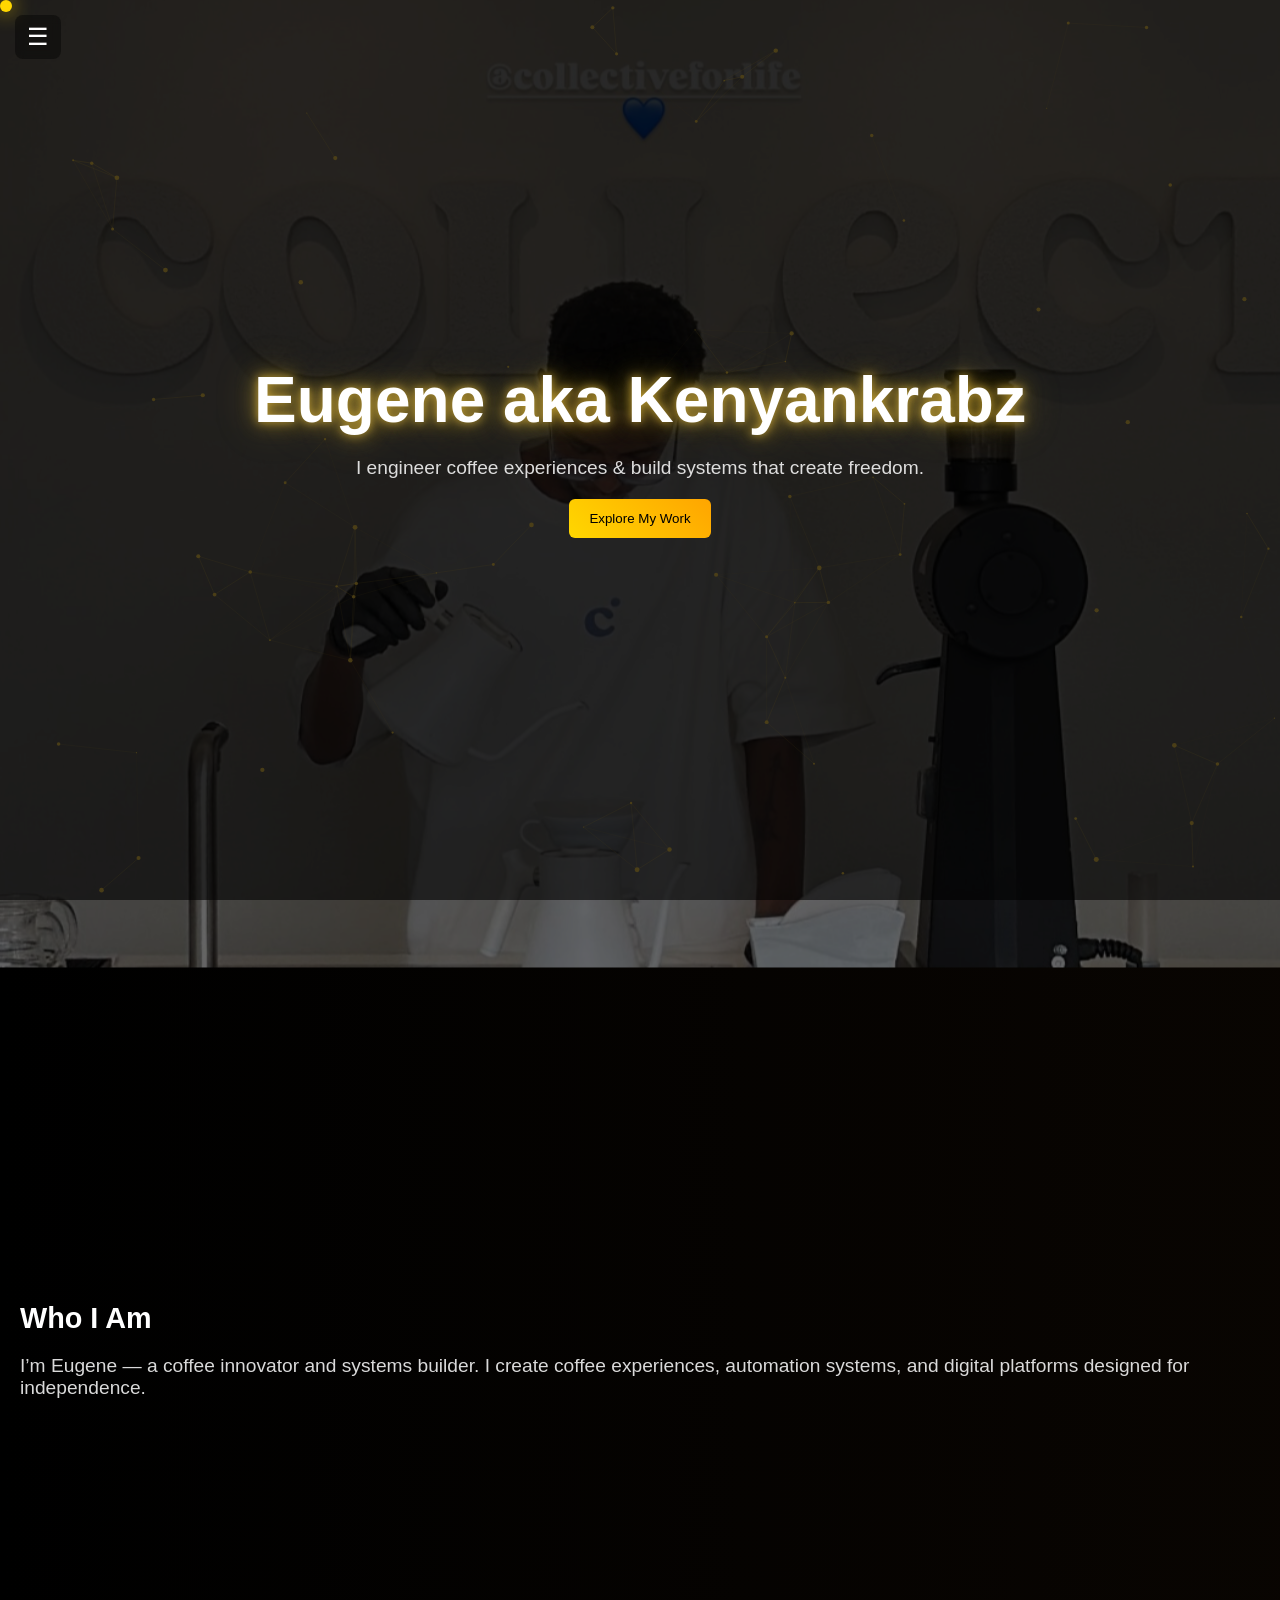
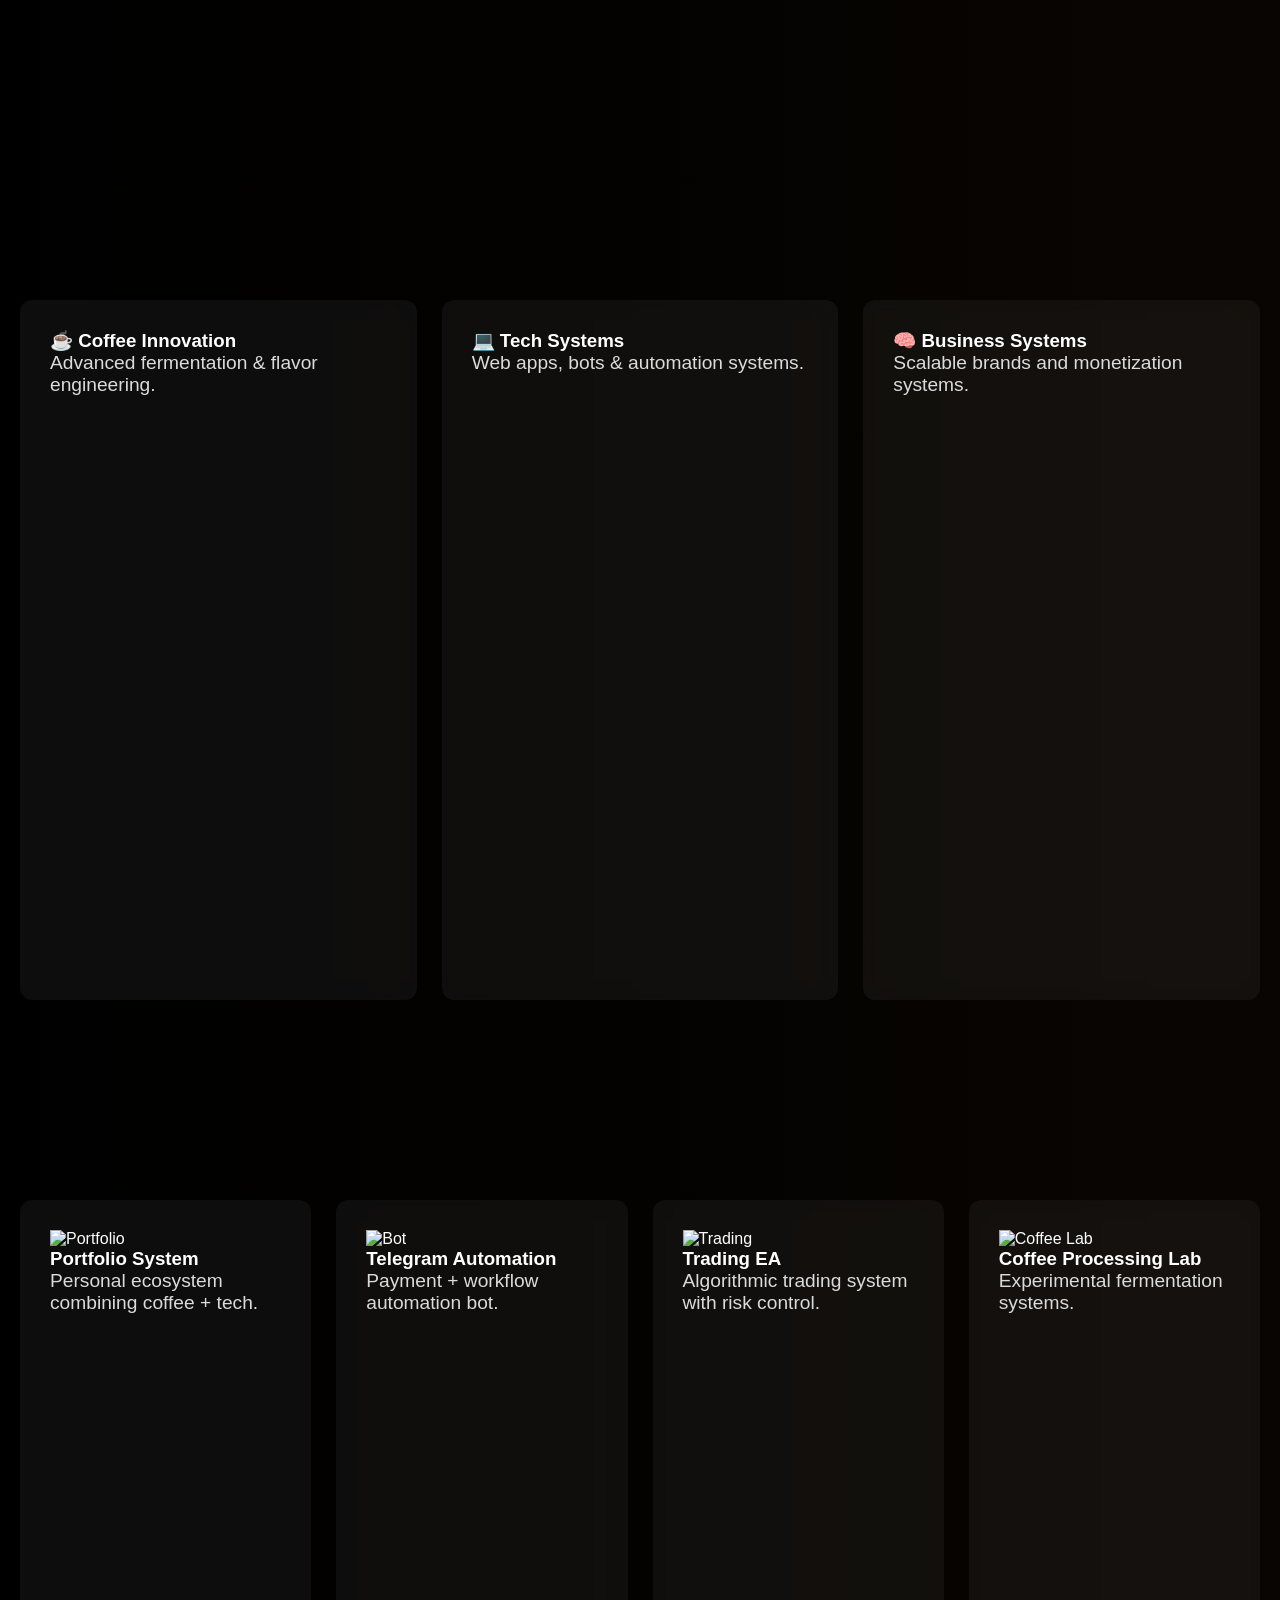
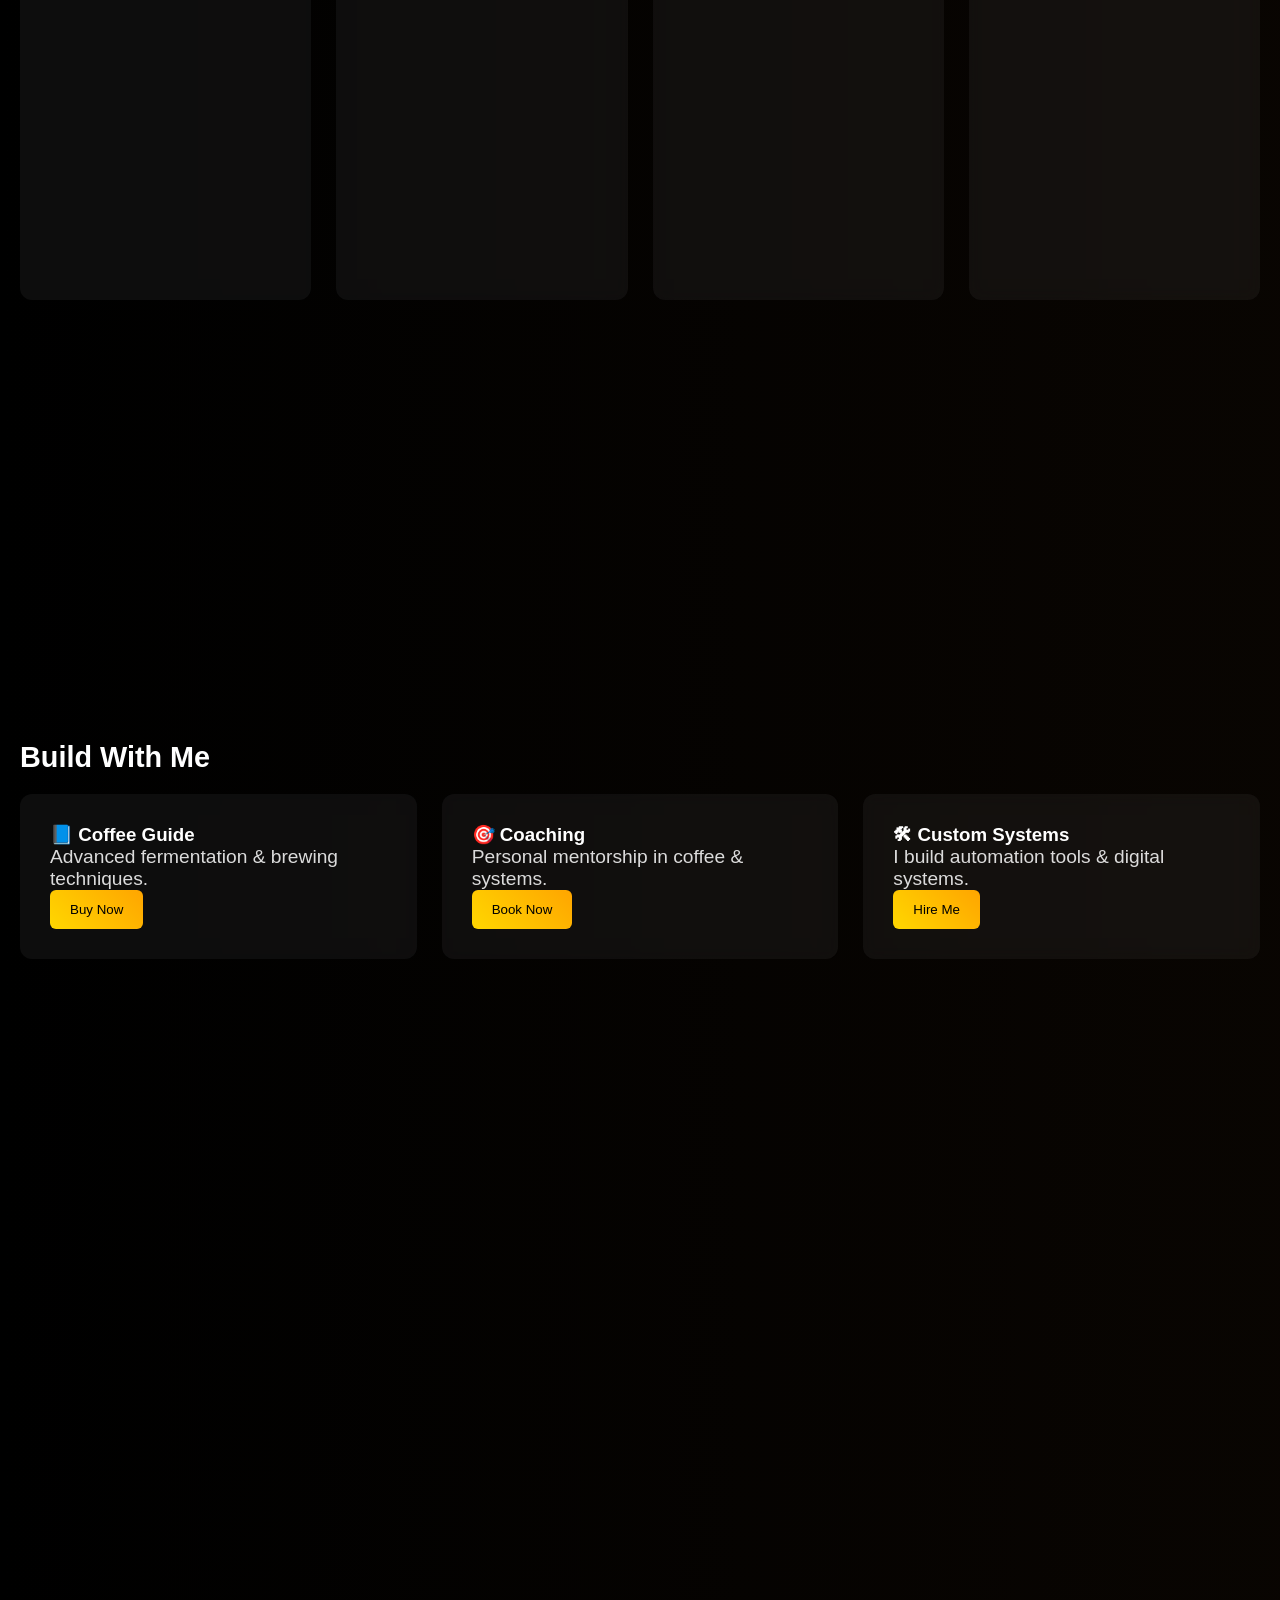
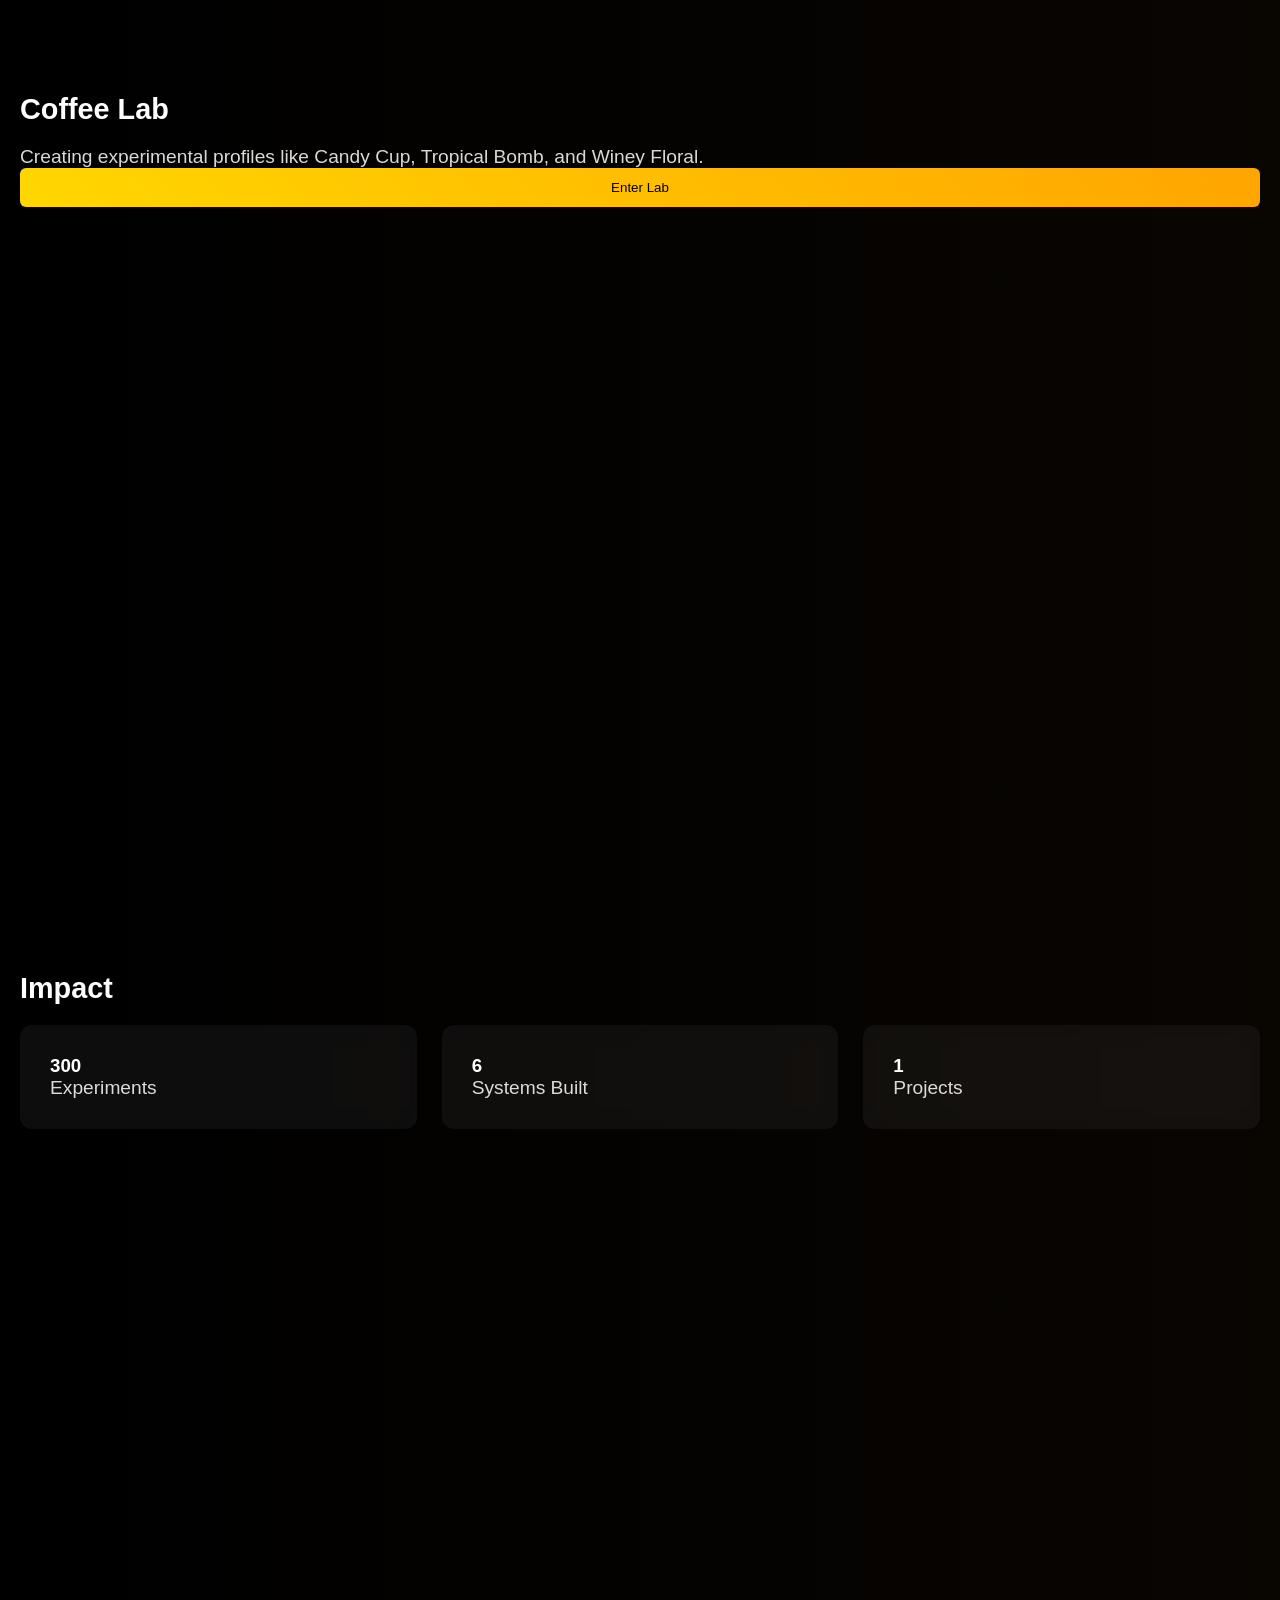
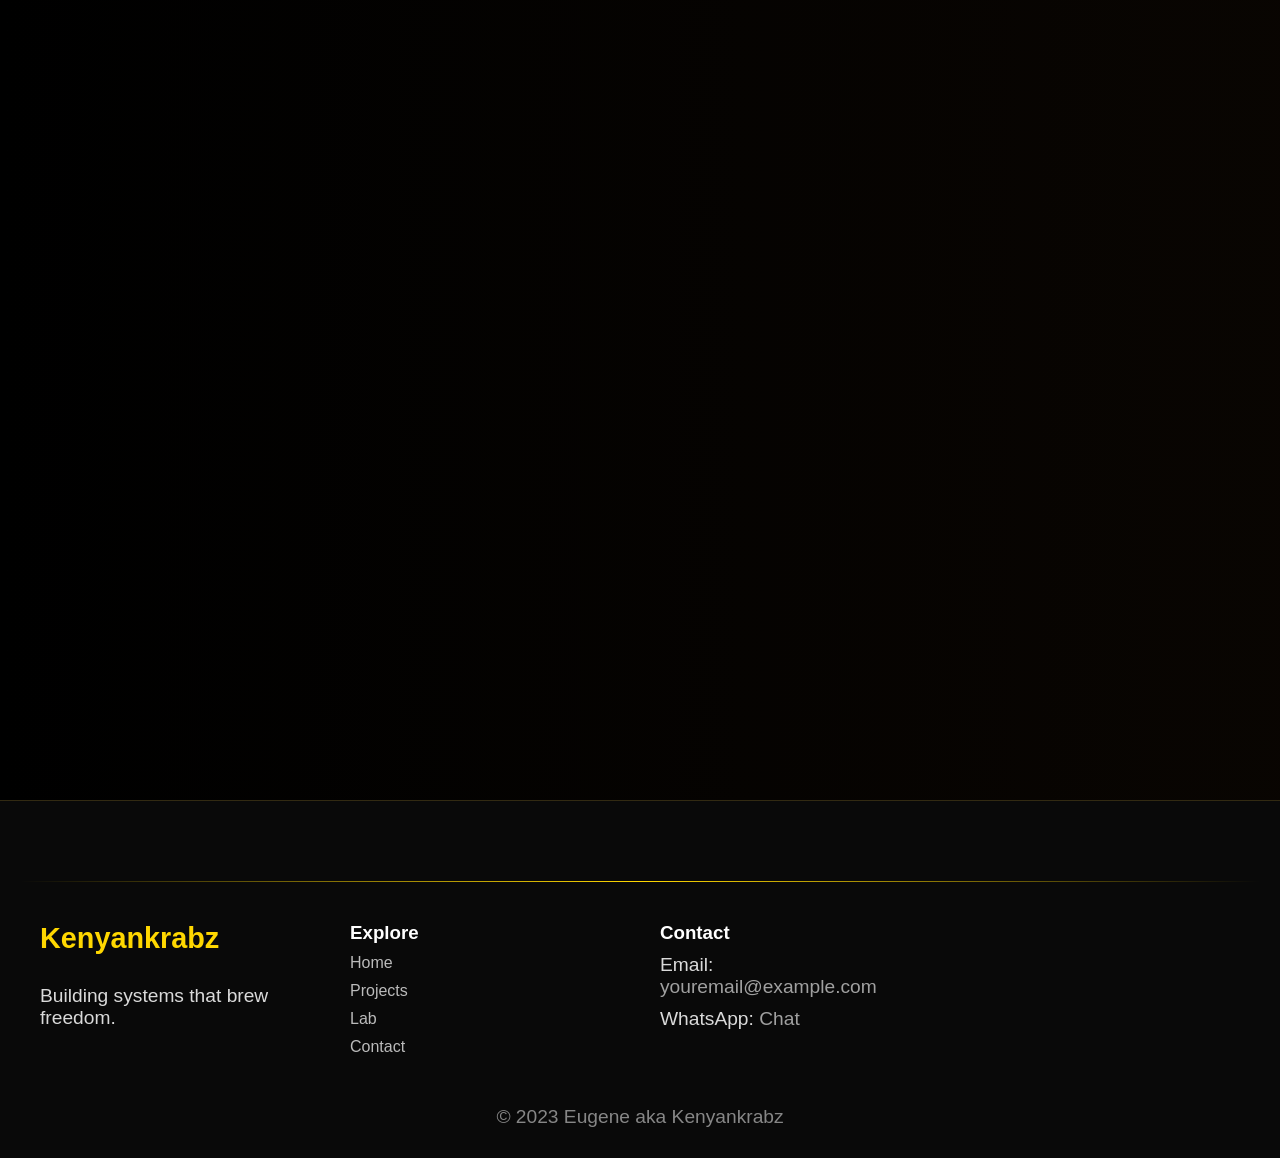
==== index.html @ 954a77cc "update" ====
<!DOCTYPE html>
<html lang="en">
<head>
<meta charset="UTF-8">
<meta name="viewport" content="width=device-width, initial-scale=1.0">


<link rel="stylesheet" href="css/style.css">
<link rel="stylesheet" href="css/responsive.css">
</head>

<body>

<!-- BACKGROUND -->
<div id="bgImage"></div>
<canvas id="bgCanvas"></canvas>

<!-- LOADER -->
<div id="loader">Brewing your experience...</div>

<!-- CURSOR -->
<div class="cursor"></div>

<!-- MENU -->
<div class="menu-toggle" id="menuToggle">☰</div>

<!-- SIDEBAR -->
<nav class="sidebar" id="sidebar">
  <ul>
    <li data-section="home">Home</li>
    <li data-section="about">About</li>
    <li data-section="work">Work</li>
    <li data-section="projects">Projects</li>
    <li data-section="lab">Lab</li>
    <li data-section="contact">Contact</li>
  </ul>
</nav>

<main>

<!-- HERO -->
<section id="home" class="section hero">
  <h1 id="typing"></h1>
  <p>I engineer coffee experiences & build systems that create freedom.</p>
  <button onclick="document.getElementById('projects').scrollIntoView()">
    Explore My Work
  </button>
</section>

<!-- ABOUT -->
<section id="about" class="section reveal">
  <h2>Who I Am</h2>
  <p>
    I’m Eugene — a coffee innovator and systems builder.  
    I create coffee experiences, automation systems, and digital platforms designed for independence.
  </p>
</section>

<!-- WORK -->
<section id="work" class="section cards reveal">

  <div class="card">
    <h3>☕ Coffee Innovation</h3>
    <p>Advanced fermentation & flavor engineering.</p>
  </div>

  <div class="card">
    <h3>💻 Tech Systems</h3>
    <p>Web apps, bots & automation systems.</p>
  </div>

  <div class="card">
    <h3>🧠 Business Systems</h3>
    <p>Scalable brands and monetization systems.</p>
  </div>

</section>

<!-- PROJECTS -->
<section id="projects" class="section cards reveal">

  <div class="card project" onclick="window.open('https://yourportfolio.com')">
    <img src="assets/images/project1.jpg" alt="Portfolio">
    <h3>Portfolio System</h3>
    <p>Personal ecosystem combining coffee + tech.</p>
  </div>

  <div class="card project" onclick="window.open('https://yourbotlink.com')">
    <img src="assets/images/project2.jpg" alt="Bot">
    <h3>Telegram Automation</h3>
    <p>Payment + workflow automation bot.</p>
  </div>

  <div class="card project" onclick="window.open('https://github.com/yourhandle')">
    <img src="assets/images/project3.jpg" alt="Trading">
    <h3>Trading EA</h3>
    <p>Algorithmic trading system with risk control.</p>
  </div>

  <div class="card project">
    <img src="assets/images/project4.jpg" alt="Coffee Lab">
    <h3>Coffee Processing Lab</h3>
    <p>Experimental fermentation systems.</p>
  </div>

</section>

<!-- 💸 MONEY SYSTEM -->
<section class="section reveal">

  <h2>Build With Me</h2>

  <div class="cards">

    <div class="card">
      <h3>📘 Coffee Guide</h3>
      <p>Advanced fermentation & brewing techniques.</p>
      <button onclick="window.open('#')">Buy Now</button>
    </div>

    <div class="card">
      <h3>🎯 Coaching</h3>
      <p>Personal mentorship in coffee & systems.</p>
      <button onclick="window.open('https://wa.me/254706445569')">Book Now</button>
    </div>

    <div class="card">
      <h3>🛠 Custom Systems</h3>
      <p>I build automation tools & digital systems.</p>
      <button onclick="window.open('mailto:youremail@example.com')">Hire Me</button>
    </div>

  </div>

</section>

<!-- LAB -->
<section id="lab" class="section reveal">
  <h2>Coffee Lab</h2>
  <p>
    Creating experimental profiles like Candy Cup, Tropical Bomb, and Winey Floral.
  </p>
  <button id="labMode">Enter Lab</button>
</section>

<!-- STATS -->
<section class="section">

  <h2>Impact</h2>

  <div class="cards">
    <div class="card">
      <h3 class="stat" data-target="1000">0</h3>
      <p>Experiments</p>
    </div>

    <div class="card">
      <h3 class="stat" data-target="20">0</h3>
      <p>Systems Built</p>
    </div>

    <div class="card">
      <h3 class="stat" data-target="5">0</h3>
      <p>Projects</p>
    </div>
  </div>

</section>

<!-- CONTACT -->
<section id="contact" class="section reveal">

  <h2>Let’s Build</h2>
  <p>If you're serious about building something real — reach out.</p>

  <div class="contact-actions">

    <button onclick="window.location.href='mailto:youremail@example.com'">
      Email Me
    </button>

    <button onclick="window.open('https://wa.me/254706445569')">
      WhatsApp
    </button>

  </div>

  <!-- SOCIAL ICONS -->
  <div class="social-icons">

  <!-- INSTAGRAM -->
  <a href="https://instagram.com/yourhandle" target="_blank" class="icon">
    <svg viewBox="0 0 24 24">
      <path d="M7 2C4.2 2 2 4.2 2 7v10c0 2.8 2.2 5 5 5h10c2.8 0 5-2.2 5-5V7c0-2.8-2.2-5-5-5H7zm5 4a5 5 0 110 10 5 5 0 010-10zm6.5-.8a1.3 1.3 0 110 2.6 1.3 1.3 0 010-2.6z"/>
    </svg>
  </a>

  <!-- TIKTOK -->
  <a href="https://tiktok.com/@yourhandle" target="_blank" class="icon">
    <svg viewBox="0 0 24 24">
      <path d="M12 2v12a4 4 0 11-4-4h1v2H8a2 2 0 102 2V2h2zm4 0c.3 1.7 1.7 3 3.5 3.2v2A6 6 0 0116 6.5V2h2z"/>
    </svg>
  </a>

  <!-- GITHUB -->
  <a href="https://github.com/yourhandle" target="_blank" class="icon">
    <svg viewBox="0 0 24 24">
      <path d="M12 .5A12 12 0 000 12.7c0 5.4 3.4 10 8.2 11.6.6.1.8-.3.8-.6v-2.2c-3.3.7-4-1.6-4-1.6-.6-1.5-1.4-2-1.4-2-1.1-.7.1-.7.1-.7 1.2.1 1.9 1.3 1.9 1.3 1.1 1.9 2.8 1.3 3.5 1 .1-.8.4-1.3.7-1.6-2.7-.3-5.5-1.4-5.5-6.2 0-1.4.5-2.6 1.3-3.6-.1-.3-.6-1.6.1-3.3 0 0 1.1-.4 3.6 1.3a12.3 12.3 0 016.6 0c2.5-1.7 3.6-1.3 3.6-1.3.7 1.7.2 3 .1 3.3.8 1 1.3 2.2 1.3 3.6 0 4.8-2.8 5.9-5.5 6.2.4.4.8 1 .8 2v3c0 .3.2.7.8.6A12.1 12.1 0 0024 12.7 12 12 0 0012 .5z"/>
    </svg>
  </a>

</div>
</section>

</main>

<!-- MODAL -->
<div id="projectModal" class="modal">
  <div class="modal-content">
    <span id="closeModal">&times;</span>
    <h2 id="modalTitle"></h2>
    <img id="modalImage">
    <p id="modalDesc"></p>
    <a id="modalLink" target="_blank">View Project</a>
  </div>
</div>

<!-- FOOTER -->
<footer class="footer">

  <div class="footer-glow-line"></div>

  <div class="footer-container">

    <div class="footer-section">
      <h2>Kenyankrabz</h2>
      <p>Building systems that brew freedom.</p>
    </div>

    <div class="footer-section">
      <h3>Explore</h3>
      <a href="#home">Home</a>
      <a href="#projects">Projects</a>
      <a href="#lab">Lab</a>
      <a href="#contact">Contact</a>
    </div>

    <div class="footer-section">
      <h3>Contact</h3>
      <p>Email: <a href="mailto:kirubieugene@gmail.com">youremail@example.com</a></p>
      <p>WhatsApp: <a href="https://wa.me/254706445569">Chat</a></p>
    </div>

  </div>

  <div class="footer-bottom">
    <p>© 2023 Eugene aka Kenyankrabz</p>
  </div>

</footer>

<!-- JS -->
<script src="js/background.js"></script>
<script src="js/main.js"></script>
<script src="js/cursor.js"></script>
<script src="js/scroll.js"></script>
<script src="js/animations.js"></script>
<script src="js/projects.js"></script>
<script src="js/tilt.js"></script>
<script src="js/stats.js"></script>

</body>
</html>
---- css/style.css ----
/* ================= RESET ================= */
* {
  margin: 0;
  padding: 0;
  box-sizing: border-box;
}

/* ================= BODY ================= */
body {
  font-family: sans-serif;
  color: #fff;
  overflow-x: hidden;

  background: linear-gradient(270deg, #0b0b0b, #1a0f05, #000);
  background-size: 600% 600%;
  animation: bgFlow 15s ease infinite;
}

@keyframes bgFlow {
  0% {background-position:0% 50%;}
  50% {background-position:100% 50%;}
  100% {background-position:0% 50%;}
}

/* ================= CANVAS ================= */
#bgCanvas {
  position: fixed;
  top: 0;
  left: 0;
  width: 100%;
  height: 100%;
  z-index: -1;
}

/* ================= TYPOGRAPHY ================= */
h1 {
  font-size: clamp(2rem, 6vw, 4rem);
  text-align: center;
  text-shadow:
    0 0 10px rgba(212,175,55,0.8),
    0 0 20px rgba(212,175,55,0.6),
    0 0 40px rgba(212,175,55,0.4);
}

h2 {
  font-size: 1.8rem;
  margin-bottom: 20px;
}

p {
  font-size: clamp(0.9rem, 2vw, 1.2rem);
  opacity: 0.85;
}

/* ================= SECTIONS ================= */
.section {
  min-height: 100vh;
  padding: clamp(60px, 8vw, 100px) 20px;
  display: flex;
  flex-direction: column;
  justify-content: center;

  /* 🔥 FIX: ensure content sits above overlays */
  position: relative;
  z-index: 2;
}

/* ================= HERO ================= */
.hero {
  align-items: center;
  text-align: center;
  gap: 20px;

  opacity: 0;
  transform: translateY(50px);
  transition: 1s ease;
}

/* ================= SIDEBAR ================= */
.sidebar {
  position: fixed;
  top: 0;
  left: 0;
  width: 220px;
  height: 100%;
  background: rgba(15,15,15,0.95);
  backdrop-filter: blur(10px);
  transform: translateX(-100%);
  transition: 0.3s;
  z-index: 100;
}

.sidebar.active {
  transform: translateX(0);
}

.sidebar li {
  padding: 20px;
  cursor: pointer;
  transition: 0.3s;
}

.sidebar li:hover {
  background: rgba(212,175,55,0.15);
}

/* ================= MENU ================= */
.menu-toggle {
  position: fixed;
  top: 15px;
  left: 15px;
  font-size: 24px;
  z-index: 200;
  cursor: pointer;
}

/* ================= CARDS ================= */
.cards {
  display: grid;
  grid-template-columns: repeat(auto-fit, minmax(220px, 1fr));
  gap: 25px;
}

.card {
  padding: 30px;
  background: rgba(255,255,255,0.05);
  backdrop-filter: blur(8px);
  border-radius: 12px;

  transition: 0.4s;
  animation: float 6s ease-in-out infinite;
}

.card:hover {
  transform: translateY(-8px) scale(1.05);
  box-shadow: 0 0 25px rgba(212,175,55,0.6);
}

/* FLOAT */
@keyframes float {
  0% {transform: translateY(0);}
  50% {transform: translateY(-10px);}
  100% {transform: translateY(0);}
}

/* ================= BUTTON ================= */
button {
  background: linear-gradient(45deg, gold, orange);
  border: none;
  padding: 12px 20px;
  border-radius: 6px;
  cursor: pointer;
  transition: 0.3s;
}

button:hover {
  transform: scale(1.1);
  box-shadow: 0 0 20px gold;
}

/* ================= MODAL ================= */
.modal {
  display: none;
  position: fixed;
  inset: 0;
  background: rgba(0,0,0,0.9);
  justify-content: center;
  align-items: center;
  z-index: 999;
}

.modal-content {
  background: rgba(20,20,20,0.95);
  padding: 25px;
  width: 90%;
  max-width: 500px;
  border-radius: 12px;
}

/* ================= CURSOR ================= */
.cursor {
  width: 12px;
  height: 12px;
  background: gold;
  border-radius: 50%;
  position: fixed;
  pointer-events: none;
  box-shadow: 0 0 20px gold;
}

/* ================= FOOTER ================= */
.footer {
  background: rgba(10,10,10,0.95);
  backdrop-filter: blur(10px);
  padding: 80px 20px 30px;
  border-top: 1px solid rgba(212,175,55,0.2);
}

/* GLOW LINE */
.footer-glow-line {
  height: 1px;
  background: linear-gradient(90deg, transparent, gold, transparent);
  margin-bottom: 40px;
}

/* GRID */
.footer-container {
  max-width: 1200px;
  margin: auto;

  display: grid;
  grid-template-columns: repeat(4, 1fr);
  gap: 40px;
}

.footer-section {
  display: flex;
  flex-direction: column;
  gap: 10px;
}

.footer-section h2 {
  color: gold;
}

.footer-section h3 {
  color: #fff;
}

.footer-section a {
  color: #bbb;
  text-decoration: none;
  transition: 0.3s;
}

.footer-section a:hover {
  color: gold;
  transform: translateX(5px);
}

/* ================= SOCIAL ================= */
.social-icons {
  display: flex;
  gap: 15px;

  /* 🔥 FIX: ensure icons are above overlays */
  position: relative;
  z-index: 5;
}

.icon {
  width: 48px;
  height: 48px;
  border-radius: 50%;

  display: flex;
  justify-content: center;
  align-items: center;

  background: rgba(255,255,255,0.05);
  backdrop-filter: blur(5px);

  transition: 0.4s;

  /* 🔥 FIX */
  position: relative;
  z-index: 5;
}

.icon svg {
  width: 22px;
  height: 22px;

  /* 🔥 FIX: force visibility */
  fill: #ffffff !important;
  display: block;
}

.icon:hover {
  transform: translateY(-6px) scale(1.1);
}

.icon:hover svg {
  fill: #000 !important;
}

/* ================= FOOTER BOTTOM ================= */
.footer-bottom {
  text-align: center;
  margin-top: 50px;
  font-size: 0.85rem;
  opacity: 0.6;
}

/* ================= RESPONSIVE ================= */
@media (max-width: 1024px) {
  .footer-container {
    grid-template-columns: repeat(2, 1fr);
  }
}

@media (max-width: 768px) {

  .section {
    padding: 60px 15px;
  }

  button {
    width: 100%;
  }

}

@media (max-width: 600px) {

  .footer-container {
    grid-template-columns: 1fr;
    text-align: center;
  }

  .social-icons {
    justify-content: center;
  }

}

/* ================= BACKGROUND IMAGE LAYER (FIXED MERGE) ================= */
body::before {
  content: "";
  position: fixed;
  inset: 0;

  background: url("../assets/images/bg.jpg") center/cover no-repeat;

  opacity: 0.25;
  z-index: -2;

  filter: contrast(1.1) brightness(0.8) saturate(1.2);
}

body::after {
  content: "";
  position: fixed;
  inset: 0;

  background: rgba(0,0,0,0.6);
  z-index: -1;
}

/* ================= BACKGROUND SYSTEM ================= */
#bgImage {
  position: fixed;
  inset: 0;

  background-size: cover;
  background-position: center;

  z-index: -2;

  transition: 
    background-image 1s ease,
    transform 8s ease,
    filter 0.6s ease;

  will-change: transform, filter;
}

#bgImage::after {
  content: "";
  position: absolute;
  inset: 0;
  background: rgba(0,0,0,0.6);
}

.blur-bg {
  filter: blur(6px) brightness(0.7);
}

.zoom-bg {
  transform: scale(1.15);
}
/* ================= NAV UX FIX ================= */

/* prevent background scroll */
body.nav-open {
  overflow: hidden;
}

/* smooth sidebar */
.sidebar {
  transition: transform 0.35s ease;
}

/* hamburger animation */
.menu-toggle {
  transition: transform 0.3s ease;
}

.menu-toggle.active {
  transform: rotate(90deg);
}

/* mobile swipe friendliness */
.sidebar {
  touch-action: pan-y;
}
/* ================= SIDEBAR SHAPE UPGRADE ================= */

/* DESKTOP BASE */
.sidebar {
  width: 240px;
  padding-top: 80px;
}

/* MENU ITEMS */
.sidebar ul {
  display: flex;
  flex-direction: column;
  gap: 10px;
  padding: 20px;
}

.sidebar li {
  padding: 14px 18px;
  border-radius: 10px;
  font-size: 1rem;

  background: rgba(255,255,255,0.03);

  transition: all 0.3s ease;
}

/* HOVER EFFECT */
.sidebar li:hover {
  background: rgba(212,175,55,0.15);
  transform: translateX(6px);
}

/* ACTIVE FEEL (tap feedback) */
.sidebar li:active {
  transform: scale(0.97);
}

/* ================= MOBILE UPGRADE ================= */
@media (max-width: 768px) {

  .sidebar {
    width: 80%;
    max-width: 300px;

    border-top-right-radius: 20px;
    border-bottom-right-radius: 20px;

    box-shadow: 10px 0 40px rgba(0,0,0,0.6);
  }

  .sidebar ul {
    padding: 30px 20px;
    gap: 14px;
  }

  .sidebar li {
    font-size: 1.1rem;
    padding: 16px 20px;

    border-radius: 12px;
  }

}

/* ================= EXTRA SMALL DEVICES ================= */
@media (max-width: 480px) {

  .sidebar {
    width: 85%;
  }

  .sidebar li {
    font-size: 1.15rem;
  }

}

/* ================= SMOOTH ENTRY ================= */
.sidebar.active {
  transform: translateX(0);
}

/* ================= OVERLAY FEEL ================= */
body.nav-open::after {
  content: "";
  position: fixed;
  inset: 0;

  background: rgba(0,0,0,0.5);
  backdrop-filter: blur(3px);

  z-index: 50;
}

/* ================= MENU ICON POLISH ================= */
.menu-toggle {
  padding: 8px 12px;
  border-radius: 8px;

  background: rgba(0,0,0,0.4);
  backdrop-filter: blur(5px);
}

.menu-toggle:hover {
  background: rgba(212,175,55,0.2);
}
/* ================= ICON ALIGNMENT FIX ================= */

/* container alignment */
.social-icons {
  display: flex;
  justify-content: center;
  align-items: center;   /* 🔥 vertical alignment */
  gap: 16px;
}

/* icon circle */
.icon {
  width: 50px;
  height: 50px;

  display: flex;
  align-items: center;   /* 🔥 center vertically */
  justify-content: center; /* 🔥 center horizontally */

  border-radius: 50%;
  position: relative;

  line-height: 0; /* 🔥 removes extra inline spacing */
}

/* svg alignment fix */
.icon svg {
  width: 22px;
  height: 22px;

  display: block; /* 🔥 removes baseline shift */
  margin: auto;   /* 🔥 perfect center */

  transform: translateY(0.5px); 
  /* 🔥 micro-adjust: fixes visual imbalance */
}

/* hover stays centered */
.icon:hover svg {
  transform: translateY(0.5px) scale(1.05);
}
---- css/responsive.css ----
/* ================= TABLET (≤1024px) ================= */
@media (max-width: 1024px){

  .cards {
    gap: 18px;
  }

  .footer-container {
    grid-template-columns: repeat(2, 1fr);
  }

}

/* ================= MOBILE (≤768px) ================= */
@media (max-width: 768px){

  /* SIDEBAR */
  .sidebar {
    transform: translateX(-100%);
    transition: transform 0.35s ease;
    width: 80%;
    max-width: 300px;
  }

  .sidebar.active {
    transform: translateX(0);
  }

  /* MENU BUTTON */
  .menu-toggle {
    position: fixed;
    top: 12px;
    left: 12px;
    font-size: 24px;
    z-index: 200;
  }

  /* SECTIONS */
  .section {
    padding: 60px 20px;
  }

  .hero {
    text-align: center;
  }

  /* CARDS (FIXED: KEEP GRID, NOT FLEX) */
  .cards {
    grid-template-columns: 1fr;
    gap: 20px;
  }

  .card {
    width: 100%;
  }

  /* BUTTONS */
  button {
    width: 100%;
  }

  /* SOCIAL ICONS */
  .social-icons {
    justify-content: center;
    flex-wrap: wrap;
  }

}

/* ================= SMALL MOBILE (≤480px) ================= */
@media (max-width: 480px){

  h1 {
    font-size: 1.6rem;
  }

  h2 {
    font-size: 1.4rem;
  }

  p {
    font-size: 0.9rem;
  }

  .card {
    padding: 20px;
  }

  .sidebar {
    width: 85%;
  }

}

/* ================= ULTRA SMALL (≤360px) ================= */
@media (max-width: 360px){

  h1 {
    font-size: 1.4rem;
  }

  .menu-toggle {
    font-size: 20px;
  }

  .card {
    padding: 16px;
  }

}
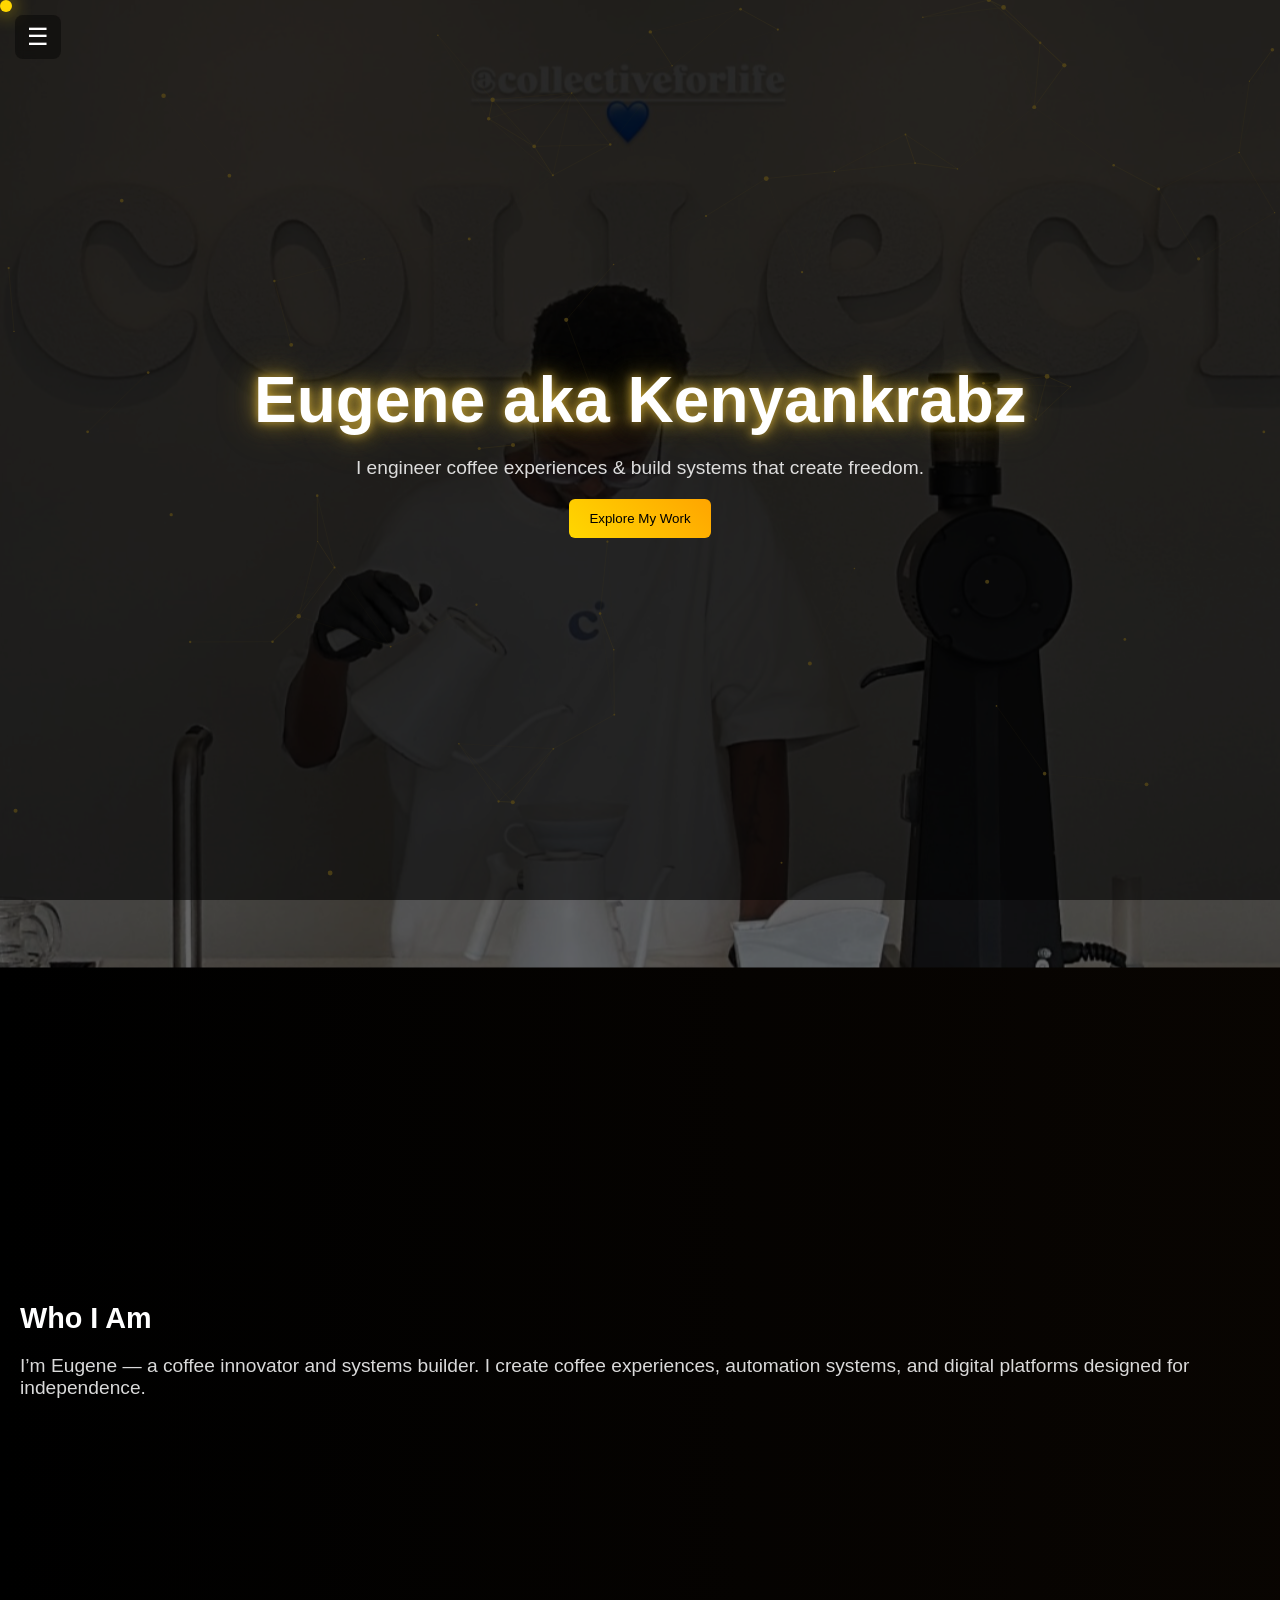
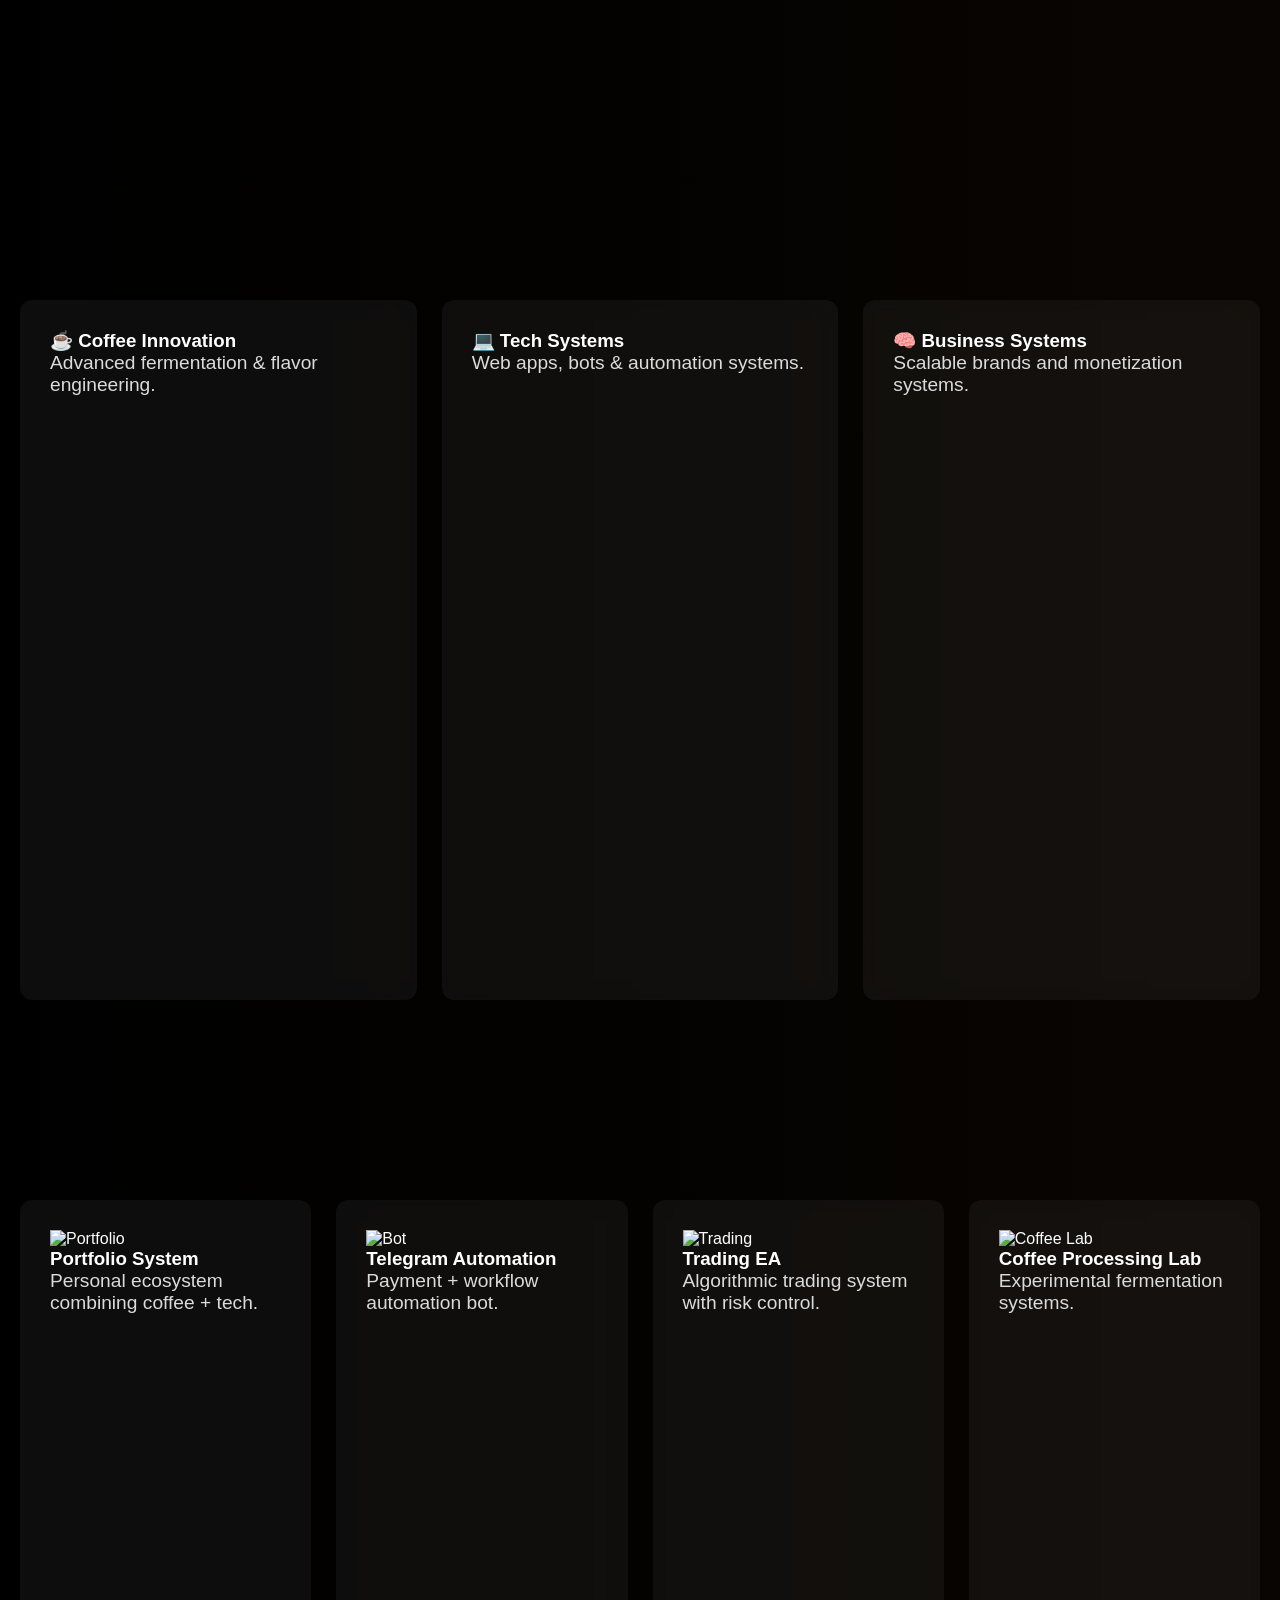
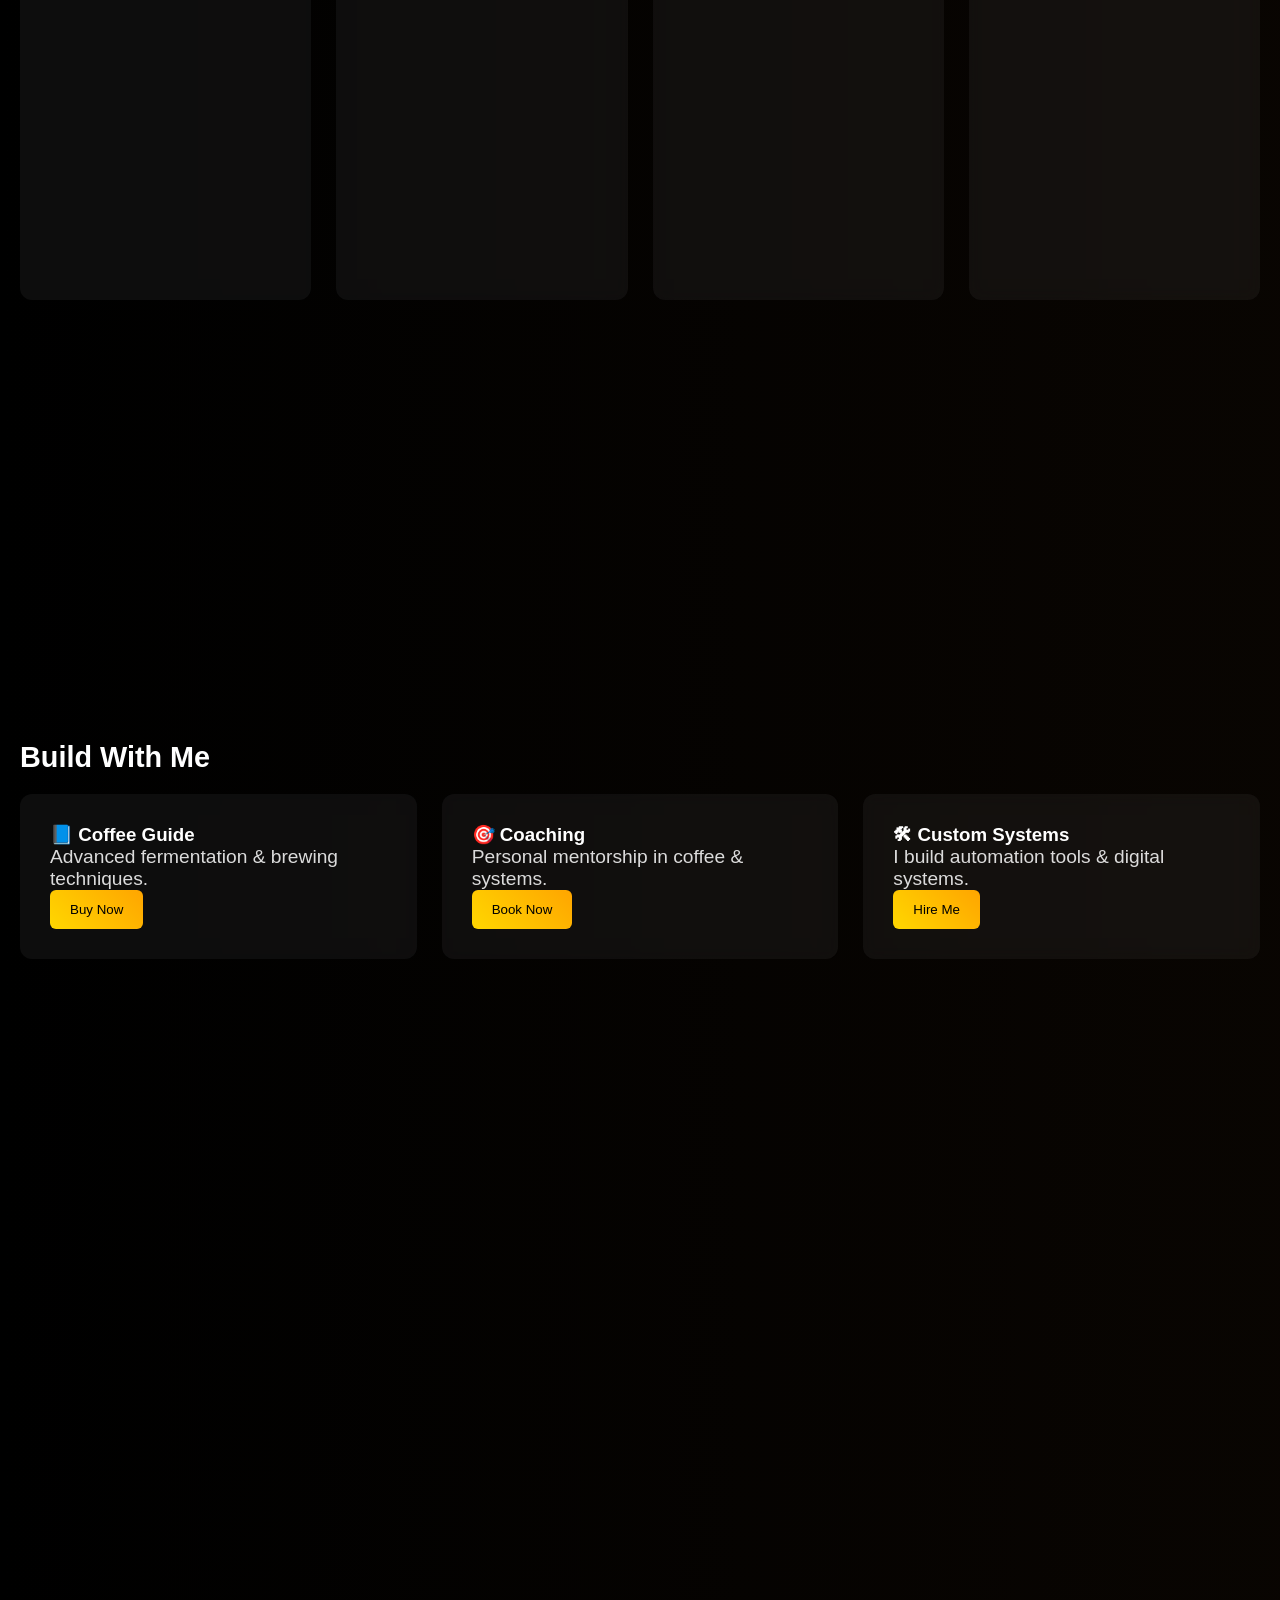
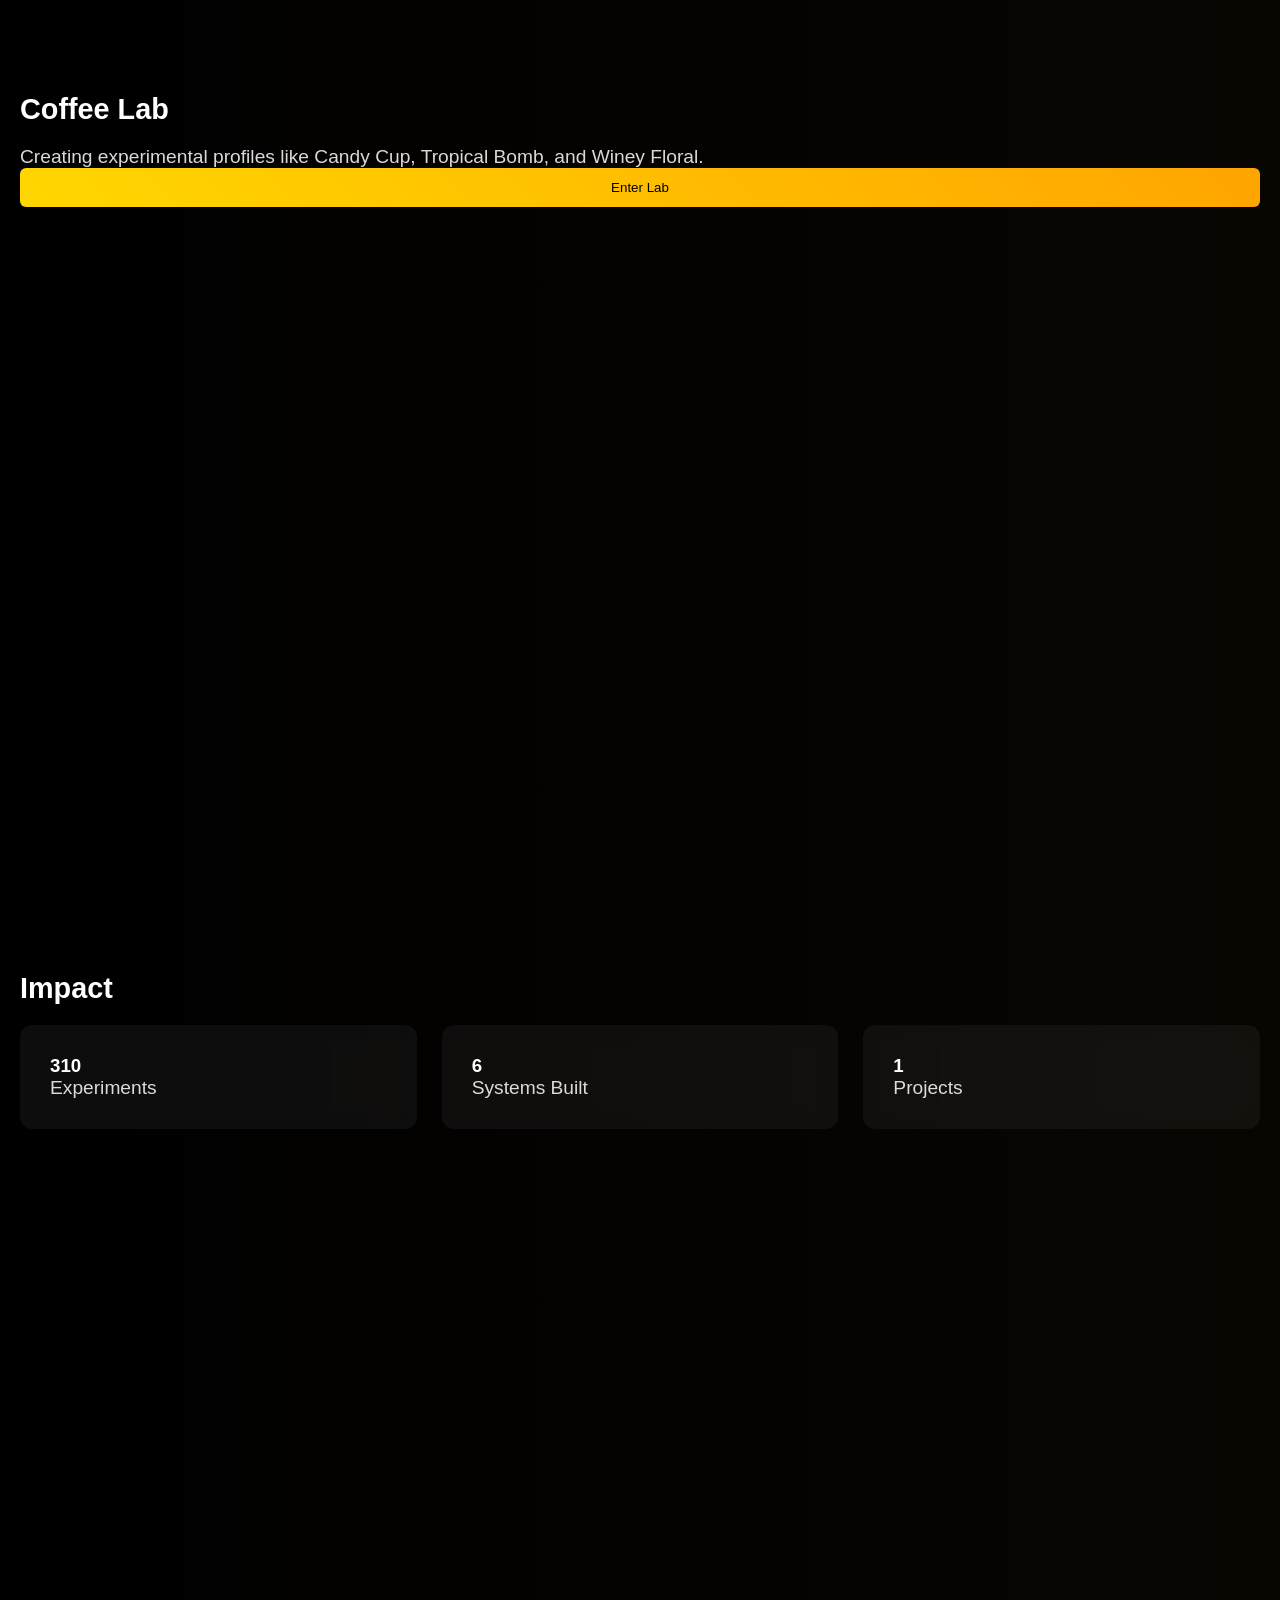
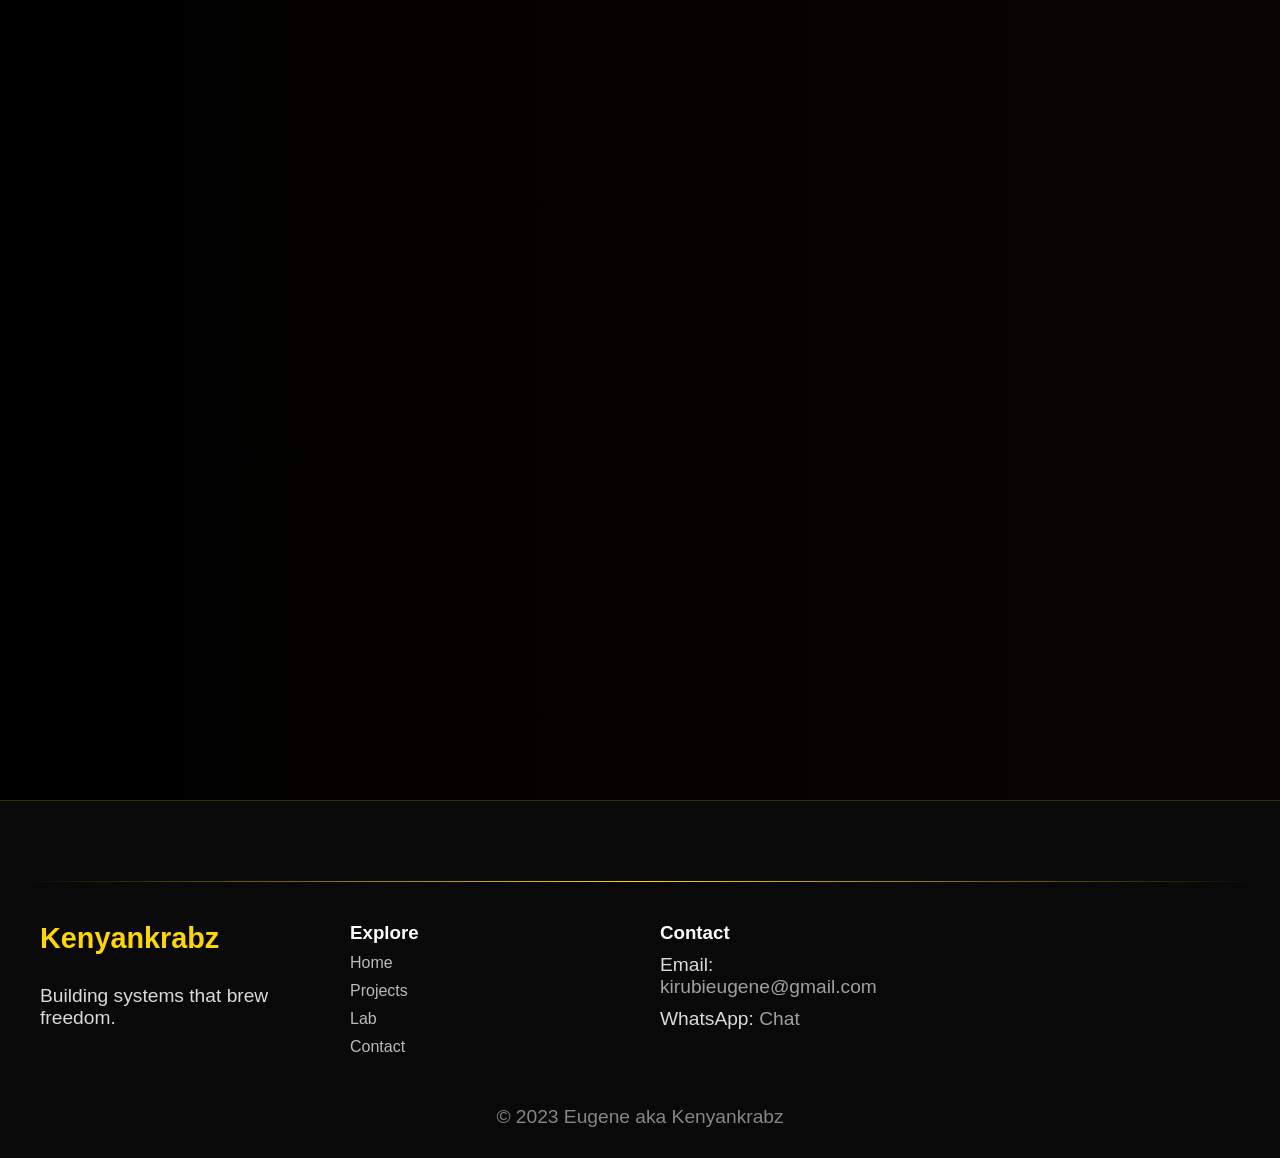
==== commit ec9d22a0: "update 1" ====
--- a/index.html
+++ b/index.html
@@ -127,7 +127,7 @@
     <div class="card">
       <h3>🛠 Custom Systems</h3>
       <p>I build automation tools & digital systems.</p>
-      <button onclick="window.open('mailto:youremail@example.com')">Hire Me</button>
+      <button onclick="window.open('mailto:kirubieugene@gmail.com')">Hire Me</button>
     </div>
 
   </div>
@@ -175,7 +175,7 @@
 
   <div class="contact-actions">
 
-    <button onclick="window.location.href='mailto:youremail@example.com'">
+    <button onclick="window.location.href='mailto:kirubieugene@gmail.com'">
       Email Me
     </button>
 
@@ -247,7 +247,7 @@
 
     <div class="footer-section">
       <h3>Contact</h3>
-      <p>Email: <a href="mailto:kirubieugene@gmail.com">youremail@example.com</a></p>
+      <p>Email: <a href="mailto:kirubieugene@gmail.com">kirubieugene@gmail.com</a></p>
       <p>WhatsApp: <a href="https://wa.me/254706445569">Chat</a></p>
     </div>
 
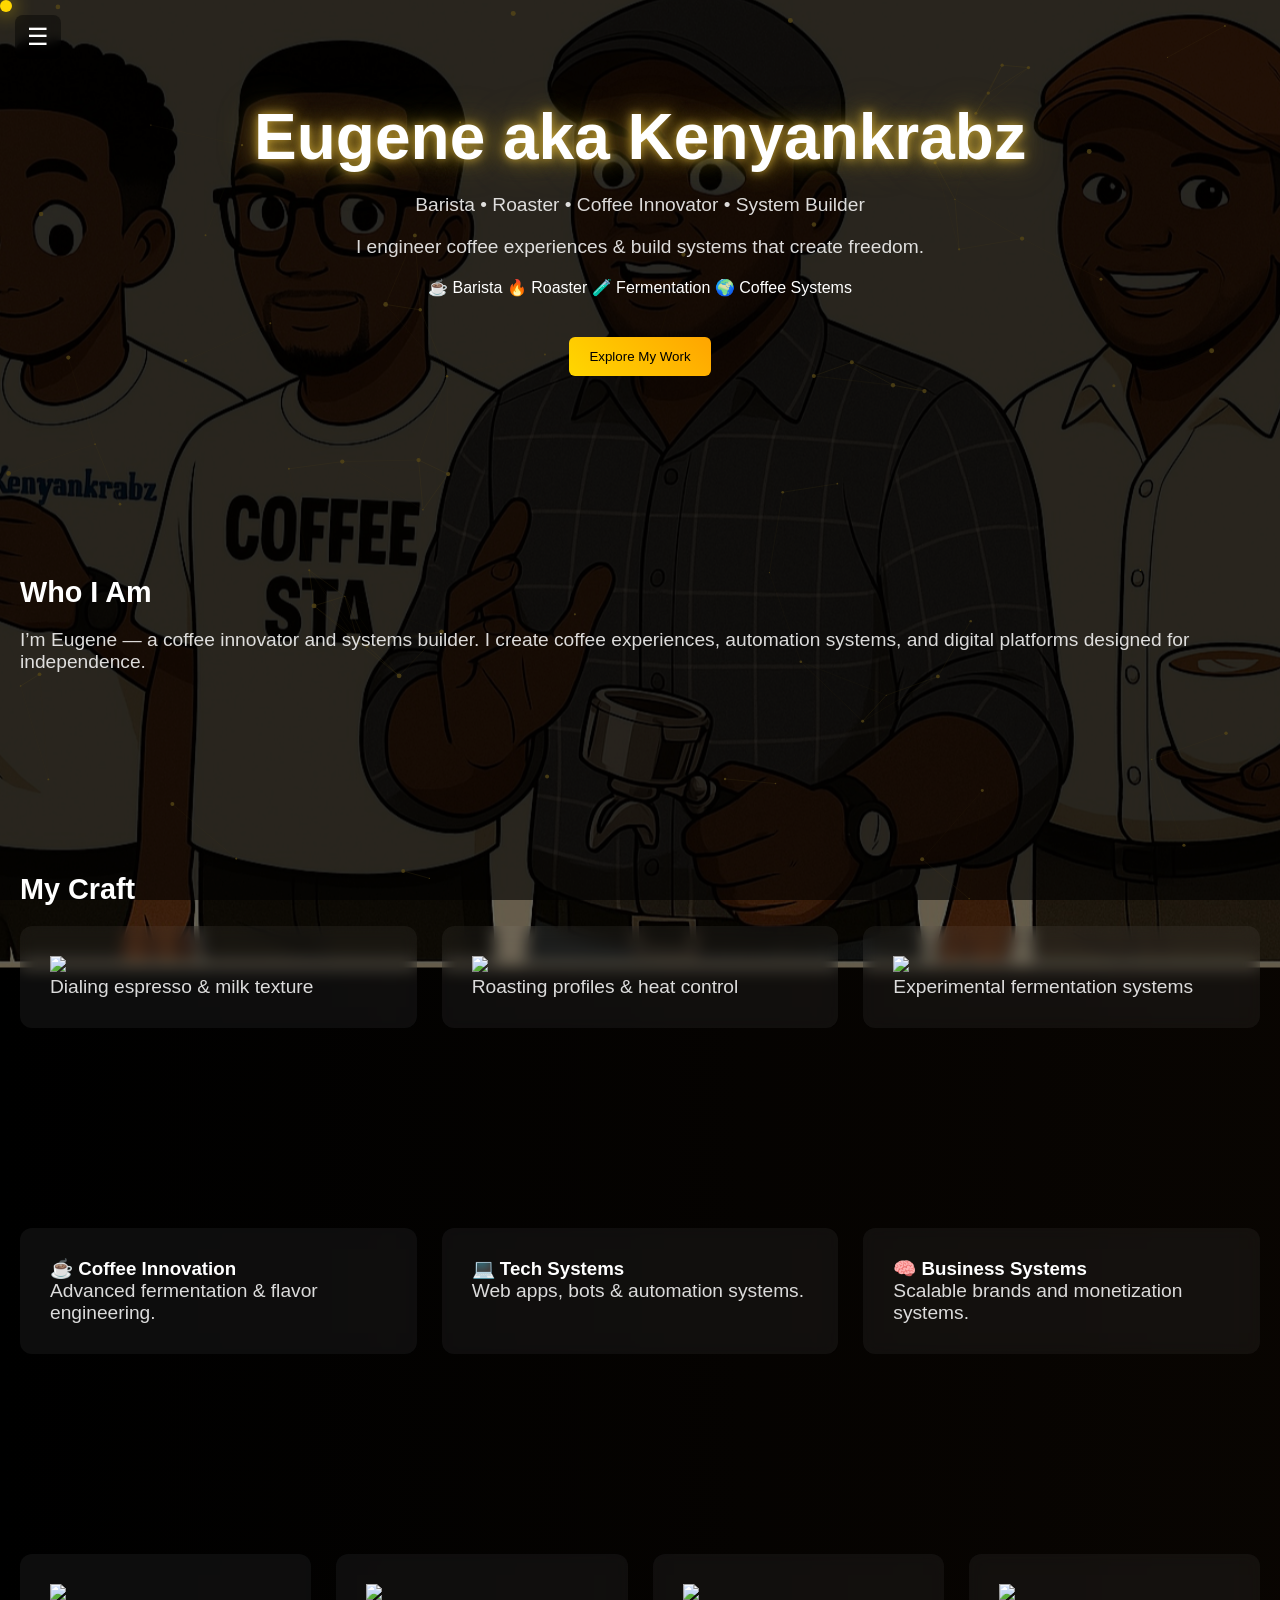
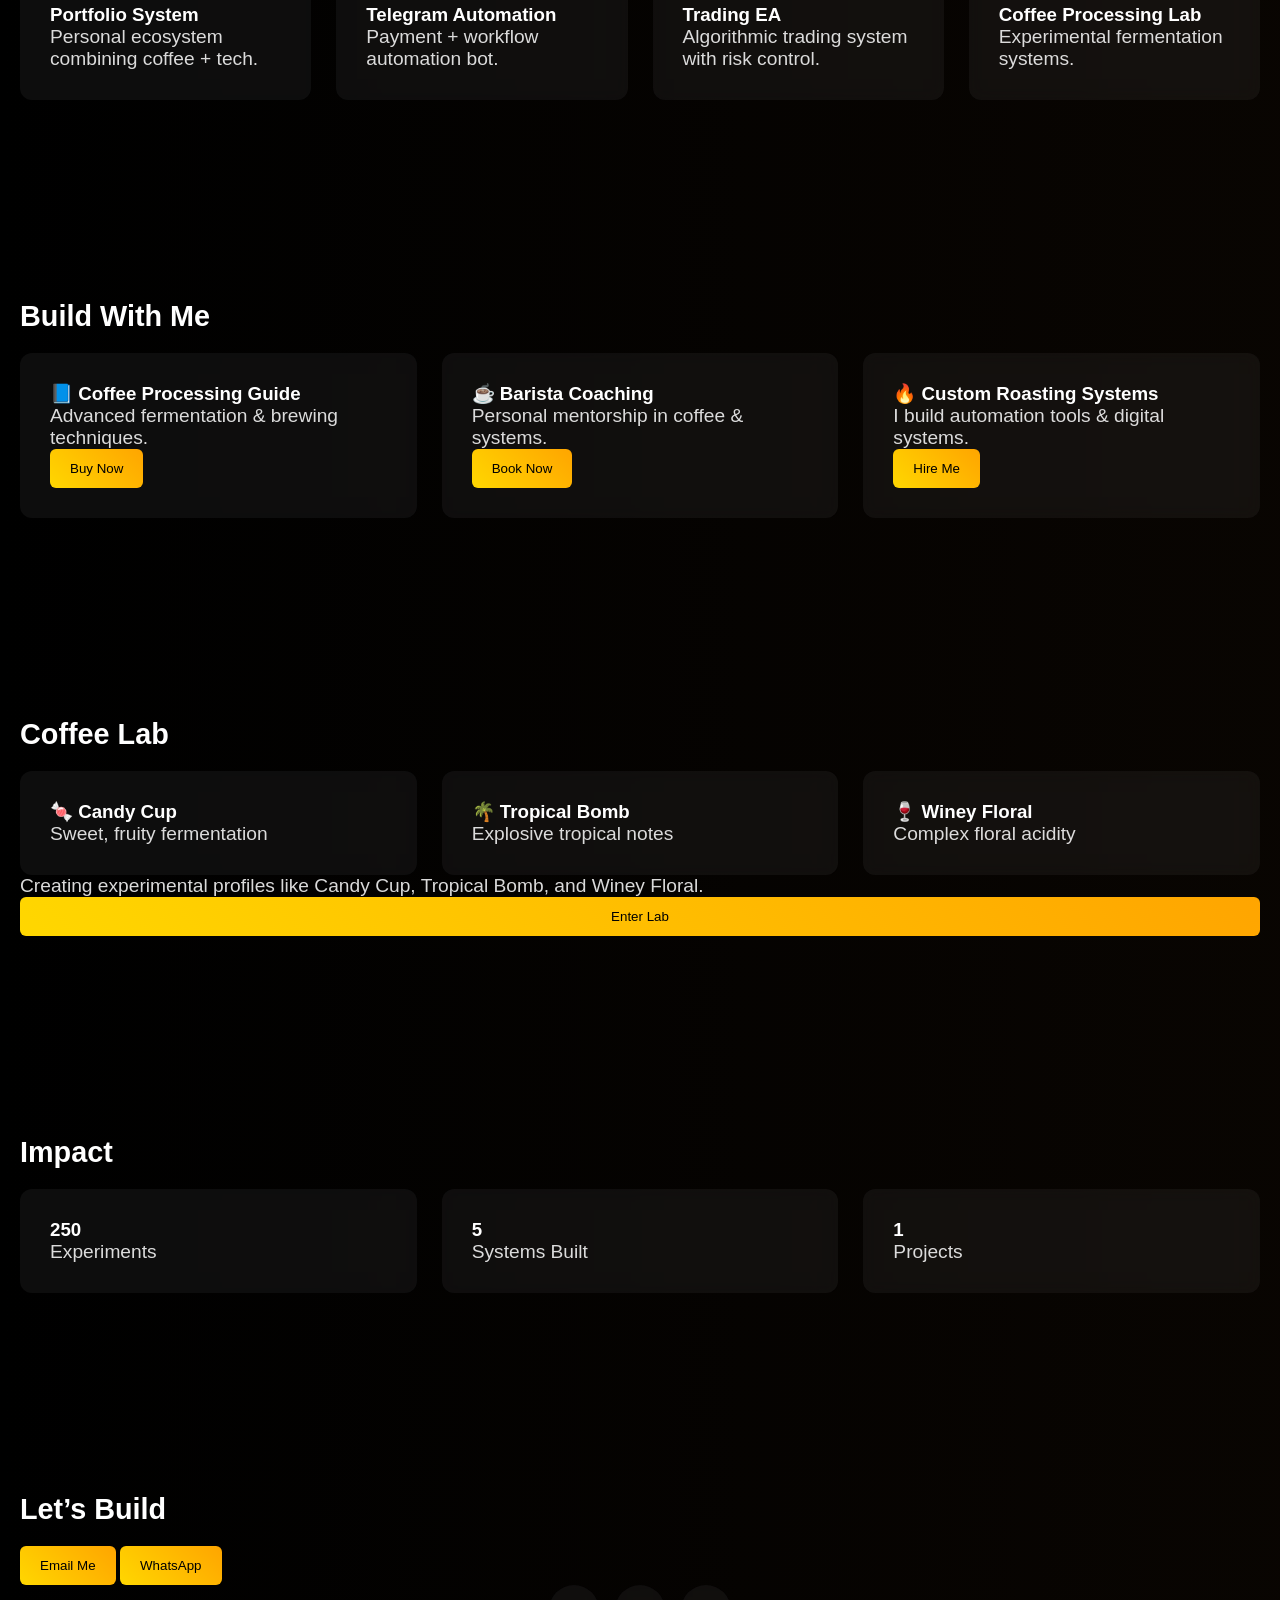
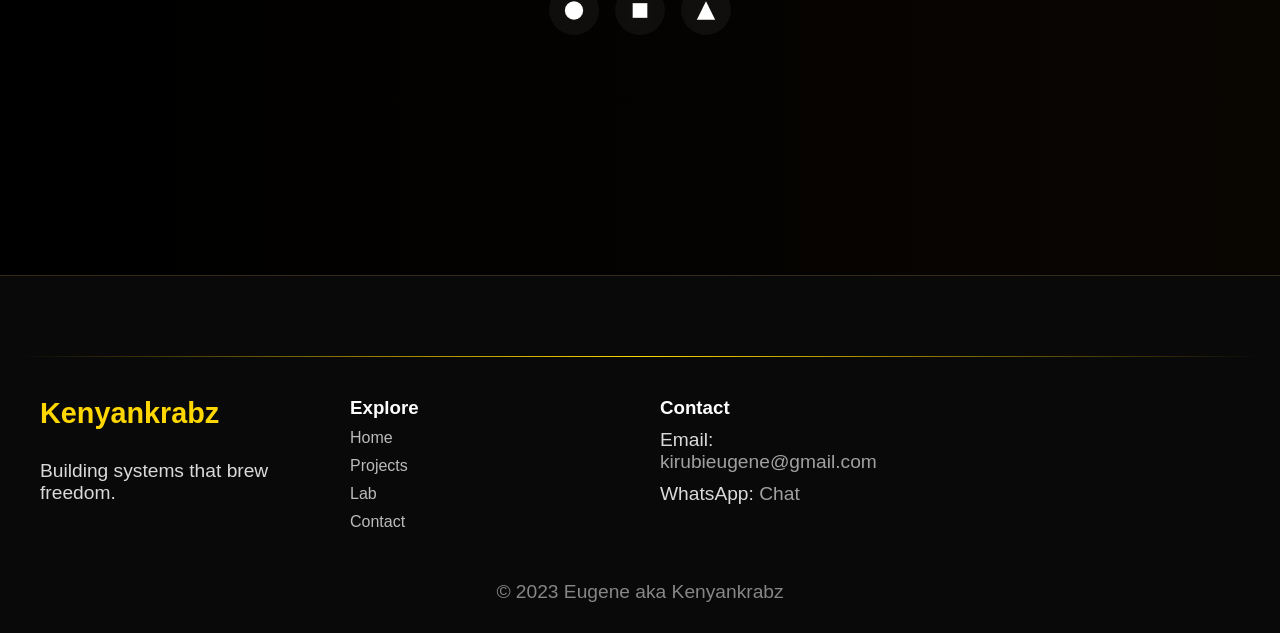
==== commit 4a66cab4: "update 2" ====
--- a/index.html
+++ b/index.html
@@ -3,7 +3,6 @@
 <head>
 <meta charset="UTF-8">
 <meta name="viewport" content="width=device-width, initial-scale=1.0">
-
 
 <link rel="stylesheet" href="css/style.css">
 <link rel="stylesheet" href="css/responsive.css">
@@ -41,7 +40,28 @@
 <!-- HERO -->
 <section id="home" class="section hero">
   <h1 id="typing"></h1>
+
+  <!-- NEW IDENTITY -->
+  <p class="identity-line">
+    Barista • Roaster • Coffee Innovator • System Builder
+  </p>
+
   <p>I engineer coffee experiences & build systems that create freedom.</p>
+
+  <!-- COFFEE TAGS -->
+  <div class="coffee-tags">
+    <span>☕ Barista</span>
+    <span>🔥 Roaster</span>
+    <span>🧪 Fermentation</span>
+    <span>🌍 Coffee Systems</span>
+  </div>
+
+  <!-- ESPRESSO ANIMATION -->
+  <div class="espresso-machine">
+    <div class="coffee-stream"></div>
+    <div class="cup"></div>
+  </div>
+
   <button onclick="document.getElementById('projects').scrollIntoView()">
     Explore My Work
   </button>
@@ -56,6 +76,28 @@
   </p>
 </section>
 
+<!-- NEW CRAFT SECTION -->
+<section class="section reveal">
+  <h2>My Craft</h2>
+
+  <div class="cards">
+    <div class="card">
+      <img src="assets/images/barista.jpg">
+      <p>Dialing espresso & milk texture</p>
+    </div>
+
+    <div class="card">
+      <img src="assets/images/roasting.jpg">
+      <p>Roasting profiles & heat control</p>
+    </div>
+
+    <div class="card">
+      <img src="assets/images/fermentation.jpg">
+      <p>Experimental fermentation systems</p>
+    </div>
+  </div>
+</section>
+
 <!-- WORK -->
 <section id="work" class="section cards reveal">
 
@@ -80,32 +122,32 @@
 <section id="projects" class="section cards reveal">
 
   <div class="card project" onclick="window.open('https://yourportfolio.com')">
-    <img src="assets/images/project1.jpg" alt="Portfolio">
+    <img src="assets/images/project1.jpg">
     <h3>Portfolio System</h3>
     <p>Personal ecosystem combining coffee + tech.</p>
   </div>
 
   <div class="card project" onclick="window.open('https://yourbotlink.com')">
-    <img src="assets/images/project2.jpg" alt="Bot">
+    <img src="assets/images/project2.jpg">
     <h3>Telegram Automation</h3>
     <p>Payment + workflow automation bot.</p>
   </div>
 
   <div class="card project" onclick="window.open('https://github.com/yourhandle')">
-    <img src="assets/images/project3.jpg" alt="Trading">
+    <img src="assets/images/project3.jpg">
     <h3>Trading EA</h3>
     <p>Algorithmic trading system with risk control.</p>
   </div>
 
   <div class="card project">
-    <img src="assets/images/project4.jpg" alt="Coffee Lab">
+    <img src="assets/images/project4.jpg">
     <h3>Coffee Processing Lab</h3>
     <p>Experimental fermentation systems.</p>
   </div>
 
 </section>
 
-<!-- 💸 MONEY SYSTEM -->
+<!-- MONEY -->
 <section class="section reveal">
 
   <h2>Build With Me</h2>
@@ -113,19 +155,19 @@
   <div class="cards">
 
     <div class="card">
-      <h3>📘 Coffee Guide</h3>
+      <h3>📘 Coffee Processing Guide</h3>
       <p>Advanced fermentation & brewing techniques.</p>
-      <button onclick="window.open('#')">Buy Now</button>
-    </div>
-
-    <div class="card">
-      <h3>🎯 Coaching</h3>
+      <button>Buy Now</button>
+    </div>
+
+    <div class="card">
+      <h3>☕ Barista Coaching</h3>
       <p>Personal mentorship in coffee & systems.</p>
       <button onclick="window.open('https://wa.me/254706445569')">Book Now</button>
     </div>
 
     <div class="card">
-      <h3>🛠 Custom Systems</h3>
+      <h3>🔥 Custom Roasting Systems</h3>
       <p>I build automation tools & digital systems.</p>
       <button onclick="window.open('mailto:kirubieugene@gmail.com')">Hire Me</button>
     </div>
@@ -137,15 +179,33 @@
 <!-- LAB -->
 <section id="lab" class="section reveal">
   <h2>Coffee Lab</h2>
+
+  <div class="cards">
+    <div class="card">
+      <h3>🍬 Candy Cup</h3>
+      <p>Sweet, fruity fermentation</p>
+    </div>
+
+    <div class="card">
+      <h3>🌴 Tropical Bomb</h3>
+      <p>Explosive tropical notes</p>
+    </div>
+
+    <div class="card">
+      <h3>🍷 Winey Floral</h3>
+      <p>Complex floral acidity</p>
+    </div>
+  </div>
+
   <p>
     Creating experimental profiles like Candy Cup, Tropical Bomb, and Winey Floral.
   </p>
+
   <button id="labMode">Enter Lab</button>
 </section>
 
 <!-- STATS -->
 <section class="section">
-
   <h2>Impact</h2>
 
   <div class="cards">
@@ -164,66 +224,29 @@
       <p>Projects</p>
     </div>
   </div>
-
 </section>
 
 <!-- CONTACT -->
 <section id="contact" class="section reveal">
 
   <h2>Let’s Build</h2>
-  <p>If you're serious about building something real — reach out.</p>
 
   <div class="contact-actions">
-
-    <button onclick="window.location.href='mailto:kirubieugene@gmail.com'">
-      Email Me
-    </button>
-
-    <button onclick="window.open('https://wa.me/254706445569')">
-      WhatsApp
-    </button>
-
-  </div>
-
-  <!-- SOCIAL ICONS -->
+    <button onclick="window.location.href='mailto:kirubieugene@gmail.com'">Email Me</button>
+    <button onclick="window.open('https://wa.me/254706445569')">WhatsApp</button>
+  </div>
+
+  <!-- SOCIAL -->
   <div class="social-icons">
-
-  <!-- INSTAGRAM -->
-  <a href="https://instagram.com/yourhandle" target="_blank" class="icon">
-    <svg viewBox="0 0 24 24">
-      <path d="M7 2C4.2 2 2 4.2 2 7v10c0 2.8 2.2 5 5 5h10c2.8 0 5-2.2 5-5V7c0-2.8-2.2-5-5-5H7zm5 4a5 5 0 110 10 5 5 0 010-10zm6.5-.8a1.3 1.3 0 110 2.6 1.3 1.3 0 010-2.6z"/>
-    </svg>
-  </a>
-
-  <!-- TIKTOK -->
-  <a href="https://tiktok.com/@yourhandle" target="_blank" class="icon">
-    <svg viewBox="0 0 24 24">
-      <path d="M12 2v12a4 4 0 11-4-4h1v2H8a2 2 0 102 2V2h2zm4 0c.3 1.7 1.7 3 3.5 3.2v2A6 6 0 0116 6.5V2h2z"/>
-    </svg>
-  </a>
-
-  <!-- GITHUB -->
-  <a href="https://github.com/yourhandle" target="_blank" class="icon">
-    <svg viewBox="0 0 24 24">
-      <path d="M12 .5A12 12 0 000 12.7c0 5.4 3.4 10 8.2 11.6.6.1.8-.3.8-.6v-2.2c-3.3.7-4-1.6-4-1.6-.6-1.5-1.4-2-1.4-2-1.1-.7.1-.7.1-.7 1.2.1 1.9 1.3 1.9 1.3 1.1 1.9 2.8 1.3 3.5 1 .1-.8.4-1.3.7-1.6-2.7-.3-5.5-1.4-5.5-6.2 0-1.4.5-2.6 1.3-3.6-.1-.3-.6-1.6.1-3.3 0 0 1.1-.4 3.6 1.3a12.3 12.3 0 016.6 0c2.5-1.7 3.6-1.3 3.6-1.3.7 1.7.2 3 .1 3.3.8 1 1.3 2.2 1.3 3.6 0 4.8-2.8 5.9-5.5 6.2.4.4.8 1 .8 2v3c0 .3.2.7.8.6A12.1 12.1 0 0024 12.7 12 12 0 0012 .5z"/>
-    </svg>
-  </a>
-
-</div>
+    <a href="#" class="icon"><svg viewBox="0 0 24 24"><circle cx="12" cy="12" r="10"/></svg></a>
+    <a href="#" class="icon"><svg viewBox="0 0 24 24"><rect x="4" y="4" width="16" height="16"/></svg></a>
+    <a href="#" class="icon"><svg viewBox="0 0 24 24"><polygon points="12,2 22,22 2,22"/></svg></a>
+  </div>
+
 </section>
 
 </main>
 
-<!-- MODAL -->
-<div id="projectModal" class="modal">
-  <div class="modal-content">
-    <span id="closeModal">&times;</span>
-    <h2 id="modalTitle"></h2>
-    <img id="modalImage">
-    <p id="modalDesc"></p>
-    <a id="modalLink" target="_blank">View Project</a>
-  </div>
-</div>
 
 <!-- FOOTER -->
 <footer class="footer">
@@ -259,7 +282,6 @@
 
 </footer>
 
-<!-- JS -->
 <script src="js/background.js"></script>
 <script src="js/main.js"></script>
 <script src="js/cursor.js"></script>
--- a/css/style.css
+++ b/css/style.css
@@ -54,7 +54,8 @@
 
 /* ================= SECTIONS ================= */
 .section {
-  min-height: 100vh;
+  min-height: auto;   /* 🔥 KEY FIX */
+  padding: clamp(60px, 8vw, 100px) 20px;
   padding: clamp(60px, 8vw, 100px) 20px;
   display: flex;
   flex-direction: column;
@@ -64,7 +65,9 @@
   position: relative;
   z-index: 2;
 }
-
+.section {
+  min-height: 80vh;
+}
 /* ================= HERO ================= */
 .hero {
   align-items: center;
@@ -74,6 +77,18 @@
   opacity: 0;
   transform: translateY(50px);
   transition: 1s ease;
+}
+.section {
+  min-height: auto;   /* 🔥 KEY FIX */
+  padding: clamp(60px, 8vw, 100px) 20px;
+}
+body {
+  display: flex;
+  flex-direction: column;
+}
+
+main {
+  flex: 1;
 }
 
 /* ================= SIDEBAR ================= */
@@ -310,6 +325,9 @@
   }
 
 }
+.section:last-of-type {
+  margin-bottom: 80px;
+}
 
 @media (max-width: 600px) {
 
@@ -322,6 +340,11 @@
     justify-content: center;
   }
 
+}
+.footer {
+  position: relative;
+  z-index: 10;
+  margin-top: 60px;
 }
 
 /* ================= BACKGROUND IMAGE LAYER (FIXED MERGE) ================= */
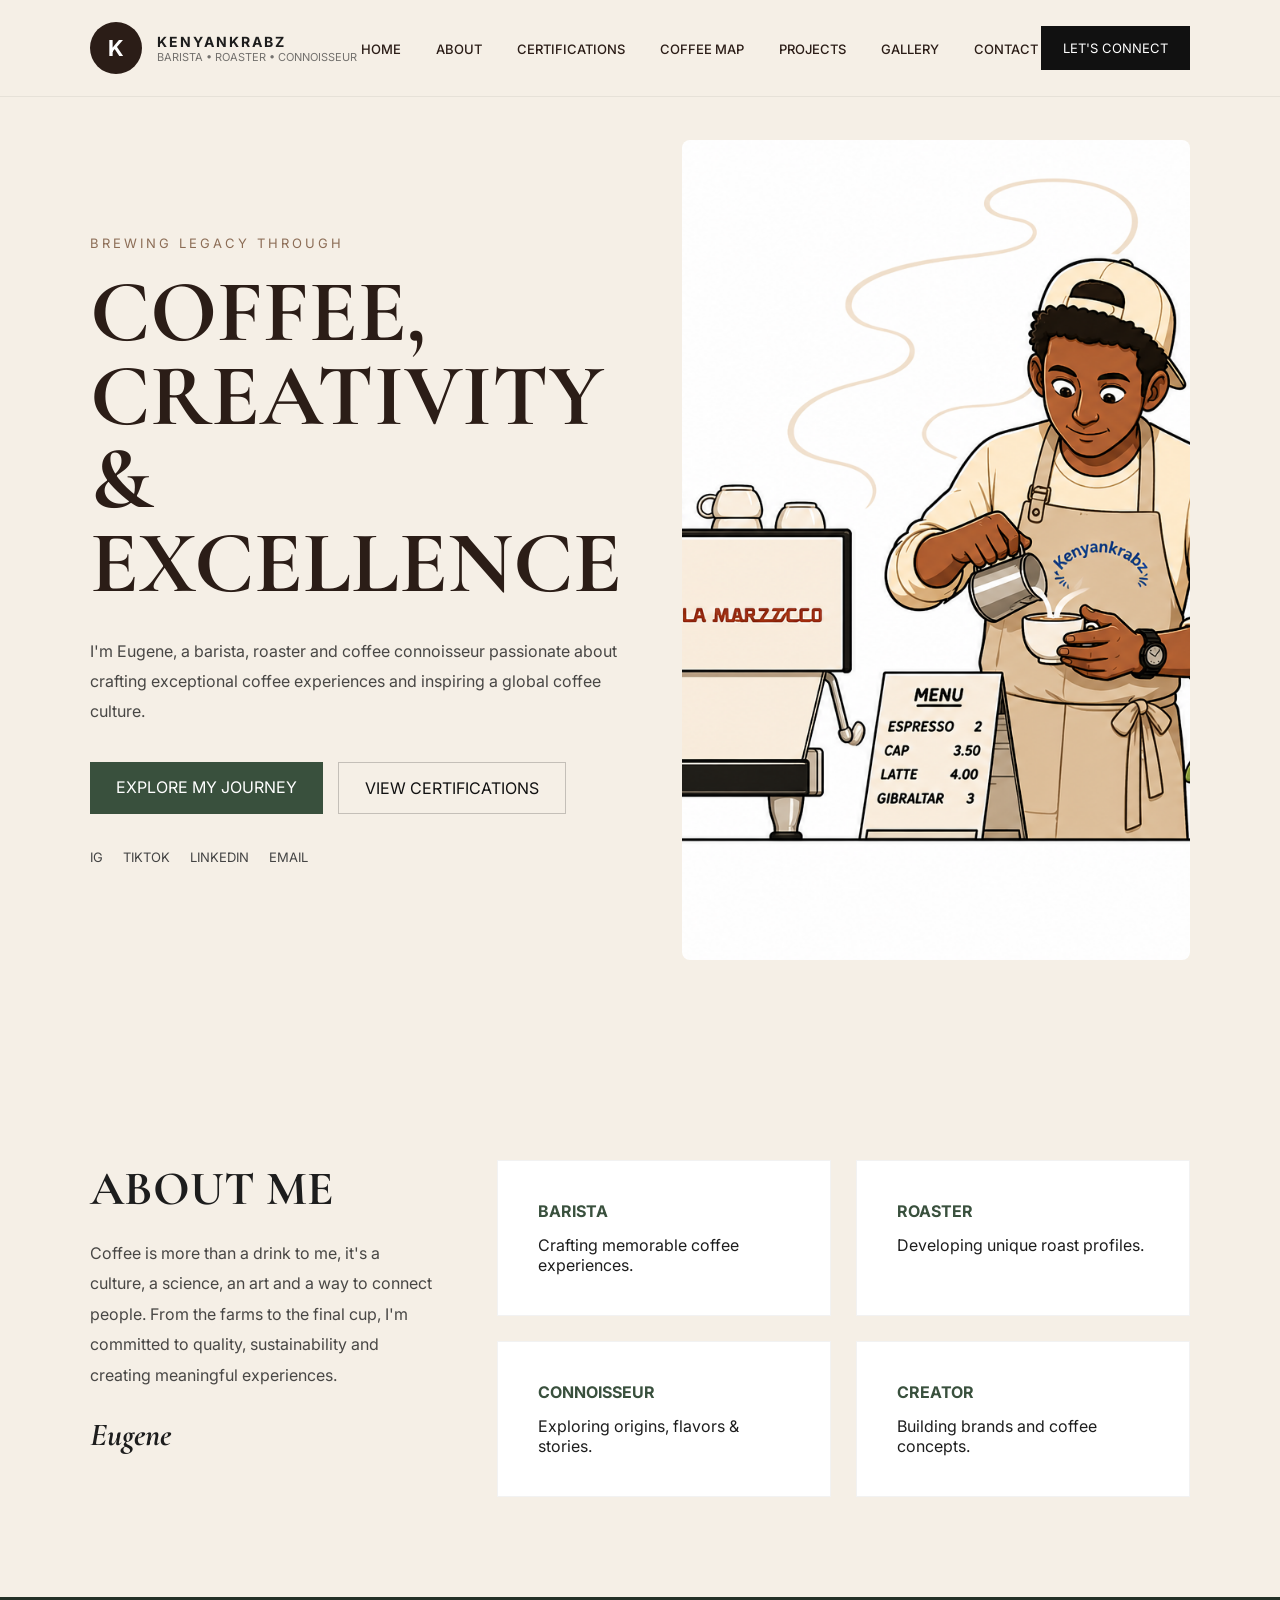
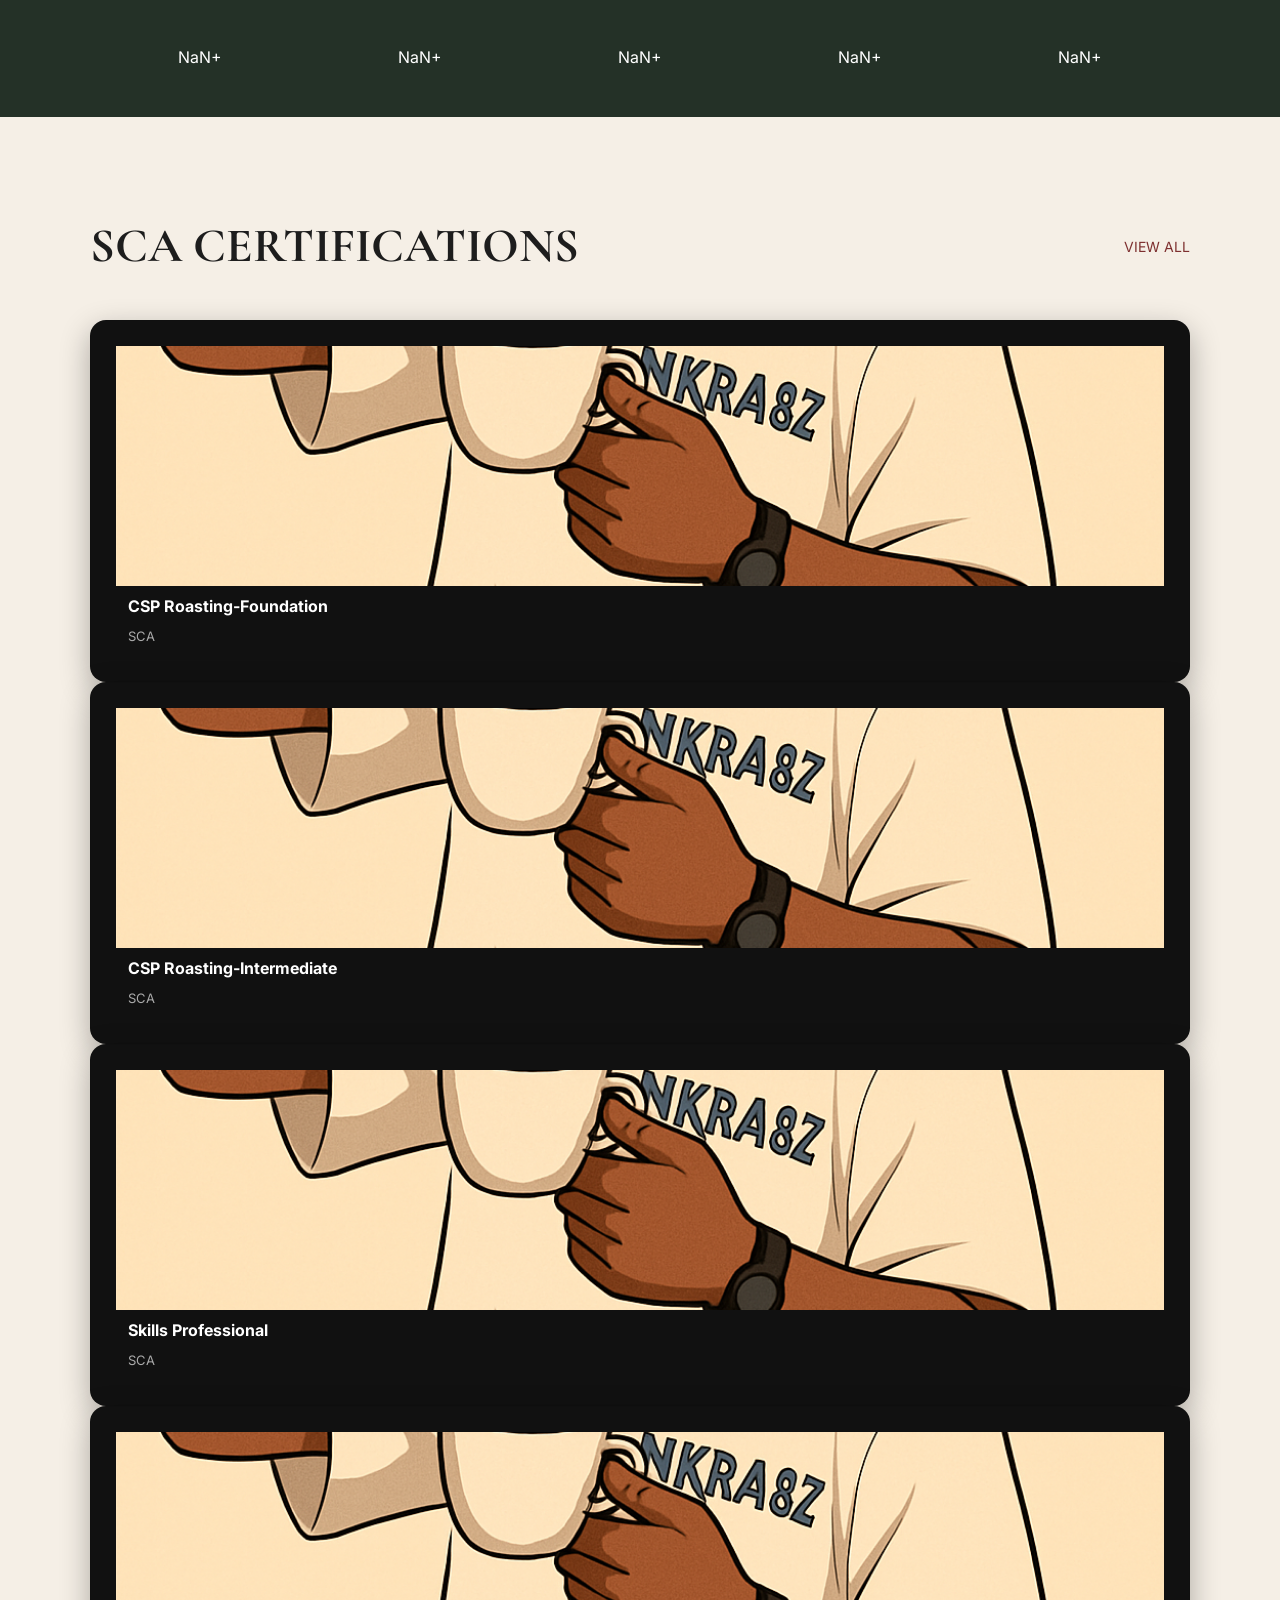
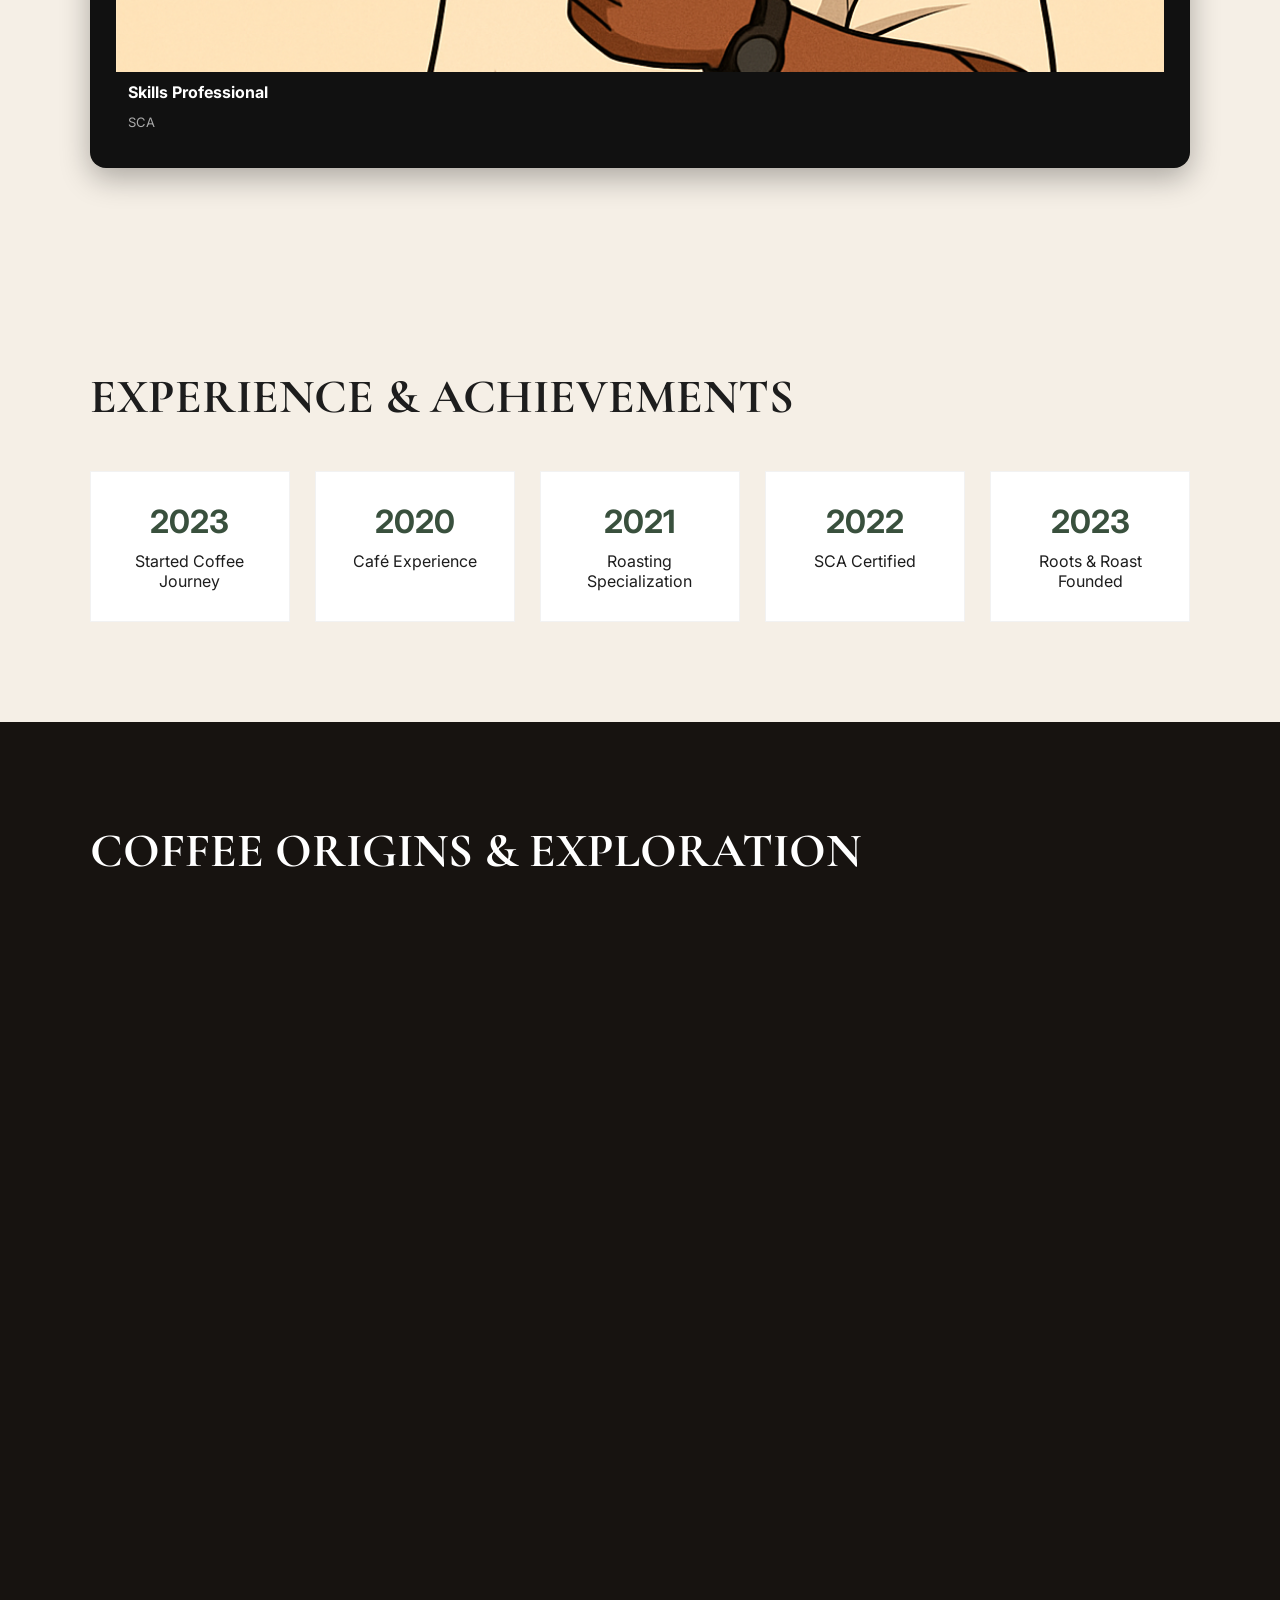
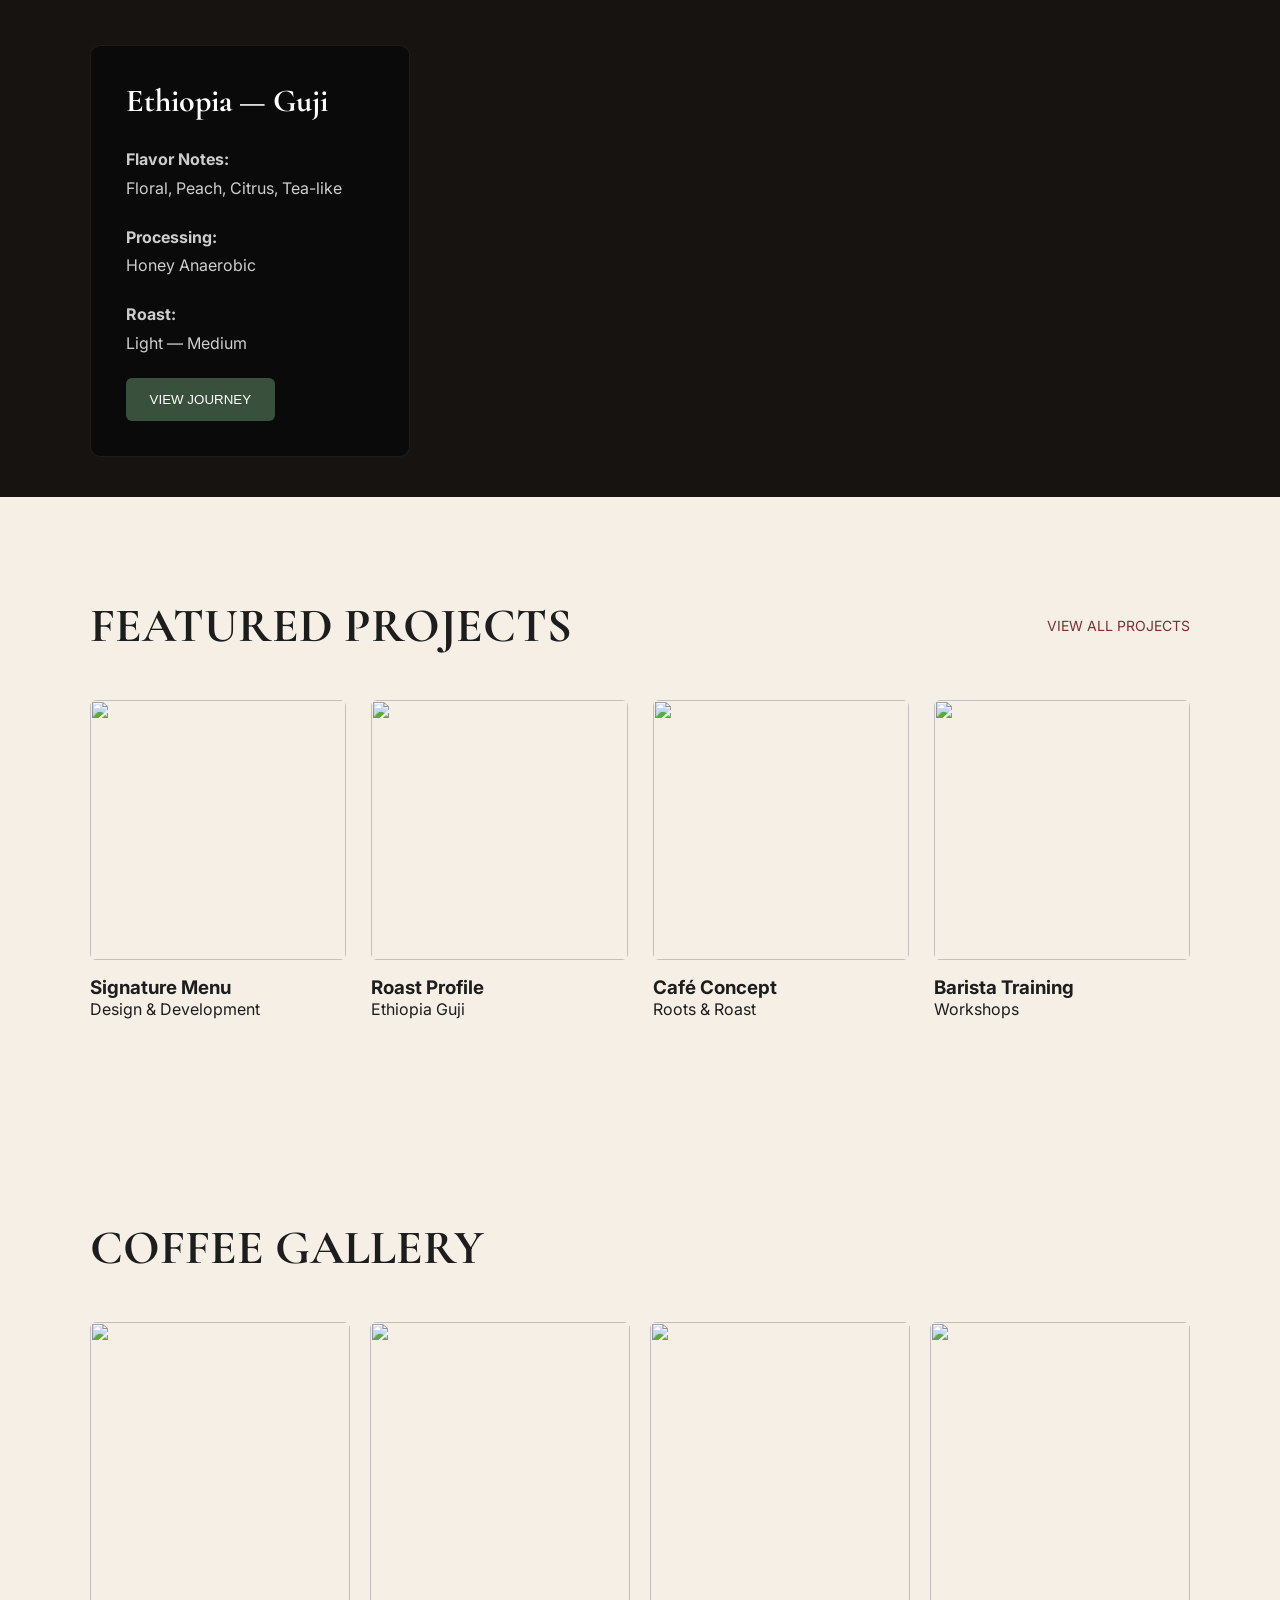
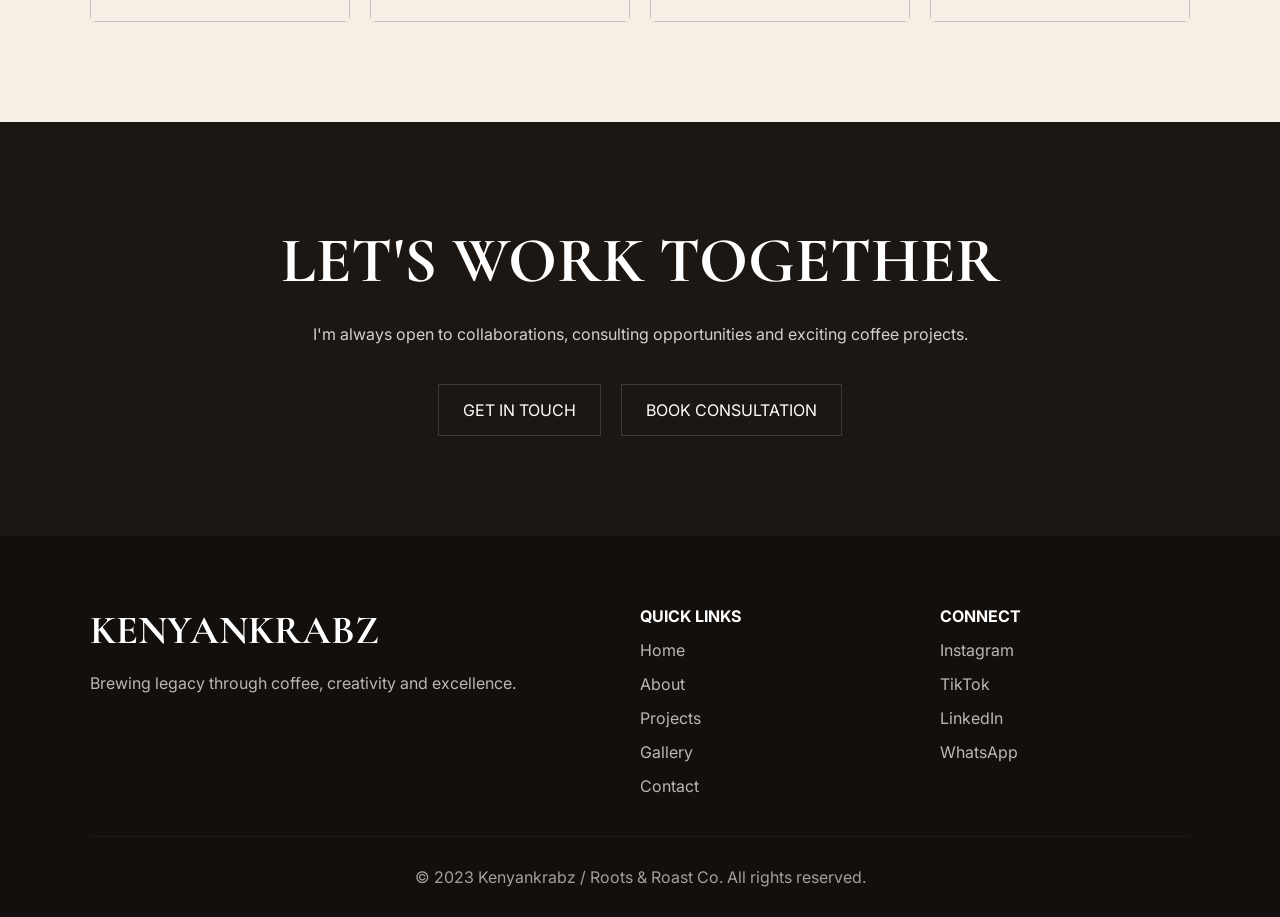
==== commit 200c8071: "updated portfolio" ====
--- a/index.html
+++ b/index.html
@@ -1,295 +1,584 @@
 <!DOCTYPE html>
 <html lang="en">
+
 <head>
-<meta charset="UTF-8">
-<meta name="viewport" content="width=device-width, initial-scale=1.0">
-
+
+<meta charset="UTF-8" />
+<meta name="viewport" content="width=device-width, initial-scale=1.0" />
+
+<title>Kenyankrabz | Coffee Portfolio</title>
+
+<!-- GOOGLE FONTS -->
+<link rel="preconnect" href="https://fonts.googleapis.com">
+<link rel="preconnect" href="https://fonts.gstatic.com" crossorigin>
+
+<link href="https://fonts.googleapis.com/css2?family=Inter:wght@300;400;500;600;700&family=Cormorant+Garamond:wght@400;500;600;700&display=swap" rel="stylesheet">
+
+<!-- LEAFLET -->
+
+<link
+rel="stylesheet"
+href="https://unpkg.com/leaflet@1.9.4/dist/leaflet.css"
+/>
+<!-- AOS -->
+<link rel="stylesheet" href="https://unpkg.com/aos@next/dist/aos.css" />
+
+<!-- CSS -->
 <link rel="stylesheet" href="css/style.css">
 <link rel="stylesheet" href="css/responsive.css">
+<link rel="stylesheet" href="css/animations.css">
+<link rel="stylesheet" href="css/map.css">
+
 </head>
 
 <body>
 
-<!-- BACKGROUND -->
-<div id="bgImage"></div>
-<canvas id="bgCanvas"></canvas>
-
-<!-- LOADER -->
-<div id="loader">Brewing your experience...</div>
-
-<!-- CURSOR -->
+<!-- ================= CURSOR ================= -->
+
 <div class="cursor"></div>
 
-<!-- MENU -->
-<div class="menu-toggle" id="menuToggle">☰</div>
-
-<!-- SIDEBAR -->
-<nav class="sidebar" id="sidebar">
-  <ul>
-    <li data-section="home">Home</li>
-    <li data-section="about">About</li>
-    <li data-section="work">Work</li>
-    <li data-section="projects">Projects</li>
-    <li data-section="lab">Lab</li>
-    <li data-section="contact">Contact</li>
-  </ul>
+<!-- ================= NAVBAR ================= -->
+
+<nav class="navbar">
+
+<div class="logo-wrapper">
+
+<div class="logo-circle">
+K
+</div>
+
+<div>
+<h2>KENYANKRABZ</h2>
+<p>BARISTA • ROASTER • CONNOISSEUR</p>
+</div>
+
+</div>
+
+<ul class="nav-links">
+
+<li><a href="#home">HOME</a></li>
+<li><a href="#about">ABOUT</a></li>
+<li><a href="#certifications">CERTIFICATIONS</a></li>
+<li><a href="#map-section">COFFEE MAP</a></li>
+<li><a href="#projects">PROJECTS</a></li>
+<li><a href="#gallery">GALLERY</a></li>
+<li><a href="#contact">CONTACT</a></li>
+
+</ul>
+
+<a href="#contact" class="nav-btn">
+LET'S CONNECT
+</a>
+
 </nav>
 
-<main>
-
-<!-- HERO -->
-<section id="home" class="section hero">
-  <h1 id="typing"></h1>
-
-  <!-- NEW IDENTITY -->
-  <p class="identity-line">
-    Barista • Roaster • Coffee Innovator • System Builder
-  </p>
-
-  <p>I engineer coffee experiences & build systems that create freedom.</p>
-
-  <!-- COFFEE TAGS -->
-  <div class="coffee-tags">
-    <span>☕ Barista</span>
-    <span>🔥 Roaster</span>
-    <span>🧪 Fermentation</span>
-    <span>🌍 Coffee Systems</span>
+<!-- ================= HERO ================= -->
+
+<section class="hero" id="home">
+
+<div class="hero-content" data-aos="fade-up">
+
+<p class="mini-title">
+BREWING LEGACY THROUGH
+</p>
+
+<h1>
+COFFEE, <br>
+CREATIVITY & <br>
+EXCELLENCE
+</h1>
+
+<p class="hero-text">
+
+I'm Eugene, a barista, roaster and coffee connoisseur passionate about crafting exceptional coffee experiences and inspiring a global coffee culture.
+
+</p>
+
+<div class="hero-buttons">
+
+<a href="#" class="btn-primary">
+EXPLORE MY JOURNEY
+</a>
+
+<a href="#certifications" class="btn-secondary">
+VIEW CERTIFICATIONS
+</a>
+
+</div>
+
+<div class="socials">
+
+<a href="#">IG</a>
+<a href="#">TIKTOK</a>
+<a href="#">LINKEDIN</a>
+<a href="#">EMAIL</a>
+
+</div>
+
+</div>
+
+<div class="hero-image" data-aos="fade-left">
+
+<img src="assets/images/hero.jpg" alt="Hero">
+
+</div>
+
+</section>
+
+<!-- ================= ABOUT ================= -->
+
+<section class="about" id="about">
+
+<div class="about-left" data-aos="fade-right">
+
+<h2>ABOUT ME</h2>
+
+<p>
+
+Coffee is more than a drink to me, it's a culture,
+a science, an art and a way to connect people.
+From the farms to the final cup, I'm committed
+to quality, sustainability and creating meaningful experiences.
+
+</p>
+
+<h3>Eugene</h3>
+
+</div>
+
+<div class="about-grid">
+
+<div class="about-card tilt">
+
+<h4>BARISTA</h4>
+
+<p>
+Crafting memorable coffee experiences.
+</p>
+
+</div>
+
+<div class="about-card tilt">
+
+<h4>ROASTER</h4>
+
+<p>
+Developing unique roast profiles.
+</p>
+
+</div>
+
+<div class="about-card tilt">
+
+<h4>CONNOISSEUR</h4>
+
+<p>
+Exploring origins, flavors & stories.
+</p>
+
+</div>
+
+<div class="about-card tilt">
+
+<h4>CREATOR</h4>
+
+<p>
+Building brands and coffee concepts.
+</p>
+
+</div>
+
+</div>
+
+</section>
+
+<!-- ================= STATS ================= -->
+
+<section class="stats">
+
+<div class="stat">
+<h2 class="counter" data-target="4">0</h2>
+<p>Years In Coffee</p>
+</div>
+
+<div class="stat">
+<h2 class="counter" data-target="10000">0</h2>
+<p>Cups Brewed</p>
+</div>
+
+<div class="stat">
+<h2 class="counter" data-target="25">0</h2>
+<p>Roast Profiles</p>
+</div>
+
+<div class="stat">
+<h2 class="counter" data-target="15">0</h2>
+<p>Certifications</p>
+</div>
+
+<div class="stat">
+<h2 class="counter" data-target="20">0</h2>
+<p>Projects</p>
+</div>
+
+</section>
+
+<!-- ================= CERTIFICATIONS ================= -->
+
+<section class="certifications" id="certifications">
+
+<div class="section-top">
+
+<h2>SCA CERTIFICATIONS</h2>
+
+<a href="#">VIEW ALL</a>
+
+</div>
+
+<div id="certModal" class="cert-modal">
+  <div class="cert-modal-content">
+    <span class="close" onclick="closeCert()">×</span>
+    <iframe id="certFrame"></iframe>
   </div>
-
-  <!-- ESPRESSO ANIMATION -->
-  <div class="espresso-machine">
-    <div class="coffee-stream"></div>
-    <div class="cup"></div>
-  </div>
-
-  <button onclick="document.getElementById('projects').scrollIntoView()">
-    Explore My Work
-  </button>
-</section>
-
-<!-- ABOUT -->
-<section id="about" class="section reveal">
-  <h2>Who I Am</h2>
-  <p>
-    I’m Eugene — a coffee innovator and systems builder.  
-    I create coffee experiences, automation systems, and digital platforms designed for independence.
-  </p>
-</section>
-
-<!-- NEW CRAFT SECTION -->
-<section class="section reveal">
-  <h2>My Craft</h2>
-
-  <div class="cards">
-    <div class="card">
-      <img src="assets/images/barista.jpg">
-      <p>Dialing espresso & milk texture</p>
-    </div>
-
-    <div class="card">
-      <img src="assets/images/roasting.jpg">
-      <p>Roasting profiles & heat control</p>
-    </div>
-
-    <div class="card">
-      <img src="assets/images/fermentation.jpg">
-      <p>Experimental fermentation systems</p>
+</div>
+
+<script>
+function openCert(pdfUrl) {
+  document.getElementById("certFrame").src = pdfUrl;
+  document.getElementById("certModal").style.display = "block";
+}
+
+function closeCert() {
+  document.getElementById("certModal").style.display = "none";
+  document.getElementById("certFrame").src = "";
+}
+</script>
+
+
+<div class="cert-card tilt" onclick="openCert('assets/certificates/CSP Roasting-Foundation.pdf')">
+
+  <div class="cert-thumb">
+    <img src="assets/images/certificate-1.jpg" alt="SCA Certificate">
+    <div class="cert-overlay">
+      <span>View Certificate</span>
     </div>
   </div>
-</section>
-
-<!-- WORK -->
-<section id="work" class="section cards reveal">
-
-  <div class="card">
-    <h3>☕ Coffee Innovation</h3>
-    <p>Advanced fermentation & flavor engineering.</p>
-  </div>
-
-  <div class="card">
-    <h3>💻 Tech Systems</h3>
-    <p>Web apps, bots & automation systems.</p>
-  </div>
-
-  <div class="card">
-    <h3>🧠 Business Systems</h3>
-    <p>Scalable brands and monetization systems.</p>
-  </div>
-
-</section>
-
-<!-- PROJECTS -->
-<section id="projects" class="section cards reveal">
-
-  <div class="card project" onclick="window.open('https://yourportfolio.com')">
-    <img src="assets/images/project1.jpg">
-    <h3>Portfolio System</h3>
-    <p>Personal ecosystem combining coffee + tech.</p>
-  </div>
-
-  <div class="card project" onclick="window.open('https://yourbotlink.com')">
-    <img src="assets/images/project2.jpg">
-    <h3>Telegram Automation</h3>
-    <p>Payment + workflow automation bot.</p>
-  </div>
-
-  <div class="card project" onclick="window.open('https://github.com/yourhandle')">
-    <img src="assets/images/project3.jpg">
-    <h3>Trading EA</h3>
-    <p>Algorithmic trading system with risk control.</p>
-  </div>
-
-  <div class="card project">
-    <img src="assets/images/project4.jpg">
-    <h3>Coffee Processing Lab</h3>
-    <p>Experimental fermentation systems.</p>
-  </div>
-
-</section>
-
-<!-- MONEY -->
-<section class="section reveal">
-
-  <h2>Build With Me</h2>
-
-  <div class="cards">
-
-    <div class="card">
-      <h3>📘 Coffee Processing Guide</h3>
-      <p>Advanced fermentation & brewing techniques.</p>
-      <button>Buy Now</button>
-    </div>
-
-    <div class="card">
-      <h3>☕ Barista Coaching</h3>
-      <p>Personal mentorship in coffee & systems.</p>
-      <button onclick="window.open('https://wa.me/254706445569')">Book Now</button>
-    </div>
-
-    <div class="card">
-      <h3>🔥 Custom Roasting Systems</h3>
-      <p>I build automation tools & digital systems.</p>
-      <button onclick="window.open('mailto:kirubieugene@gmail.com')">Hire Me</button>
-    </div>
-
-  </div>
-
-</section>
-
-<!-- LAB -->
-<section id="lab" class="section reveal">
-  <h2>Coffee Lab</h2>
-
-  <div class="cards">
-    <div class="card">
-      <h3>🍬 Candy Cup</h3>
-      <p>Sweet, fruity fermentation</p>
-    </div>
-
-    <div class="card">
-      <h3>🌴 Tropical Bomb</h3>
-      <p>Explosive tropical notes</p>
-    </div>
-
-    <div class="card">
-      <h3>🍷 Winey Floral</h3>
-      <p>Complex floral acidity</p>
+
+  <h3>CSP Roasting-Foundation</h3>
+  <p>SCA</p>
+
+</div>
+
+
+<div class="cert-card tilt" onclick="openCert('assets/certificates/CSP Roasting-Intermediate.pdf')">
+
+  <div class="cert-thumb">
+    <img src="assets/images/certificate-1.jpg" alt="SCA Certificate">
+    <div class="cert-overlay">
+      <span>View Certificate</span>
     </div>
   </div>
 
-  <p>
-    Creating experimental profiles like Candy Cup, Tropical Bomb, and Winey Floral.
-  </p>
-
-  <button id="labMode">Enter Lab</button>
-</section>
-
-<!-- STATS -->
-<section class="section">
-  <h2>Impact</h2>
-
-  <div class="cards">
-    <div class="card">
-      <h3 class="stat" data-target="1000">0</h3>
-      <p>Experiments</p>
-    </div>
-
-    <div class="card">
-      <h3 class="stat" data-target="20">0</h3>
-      <p>Systems Built</p>
-    </div>
-
-    <div class="card">
-      <h3 class="stat" data-target="5">0</h3>
-      <p>Projects</p>
+  <h3>CSP Roasting-Intermediate</h3>
+  <p>SCA</p>
+
+</div>
+
+<div class="cert-card tilt" onclick="openCert('assets/certificates/CSP Roasting-Foundation.pdf')">
+
+  <div class="cert-thumb">
+    <img src="assets/images/certificate-1.jpg" alt="SCA Certificate">
+    <div class="cert-overlay">
+      <span>View Certificate</span>
     </div>
   </div>
-</section>
-
-<!-- CONTACT -->
-<section id="contact" class="section reveal">
-
-  <h2>Let’s Build</h2>
-
-  <div class="contact-actions">
-    <button onclick="window.location.href='mailto:kirubieugene@gmail.com'">Email Me</button>
-    <button onclick="window.open('https://wa.me/254706445569')">WhatsApp</button>
+
+  <h3>Skills Professional</h3>
+  <p>SCA</p>
+
+</div>
+
+<div class="cert-card tilt" onclick="openCert('assets/certificates/CSP Roasting-Foundation.pdf')">
+
+  <div class="cert-thumb">
+    <img src="assets/images/certificate-1.jpg" alt="SCA Certificate">
+    <div class="cert-overlay">
+      <span>View Certificate</span>
+    </div>
   </div>
 
-  <!-- SOCIAL -->
-  <div class="social-icons">
-    <a href="#" class="icon"><svg viewBox="0 0 24 24"><circle cx="12" cy="12" r="10"/></svg></a>
-    <a href="#" class="icon"><svg viewBox="0 0 24 24"><rect x="4" y="4" width="16" height="16"/></svg></a>
-    <a href="#" class="icon"><svg viewBox="0 0 24 24"><polygon points="12,2 22,22 2,22"/></svg></a>
-  </div>
-
-</section>
-
-</main>
-
-
-<!-- FOOTER -->
+  <h3> Skills Professional</h3>
+  <p>SCA</p>
+
+</div>
+
+</div>
+
+</section>
+
+<!-- ================= TIMELINE ================= -->
+
+<section class="timeline-section">
+
+<div class="section-top">
+
+<h2>EXPERIENCE & ACHIEVEMENTS</h2>
+
+</div>
+
+<div class="timeline">
+
+<div class="timeline-item">
+<h3>2023
+</h3>
+<p>Started Coffee Journey</p>
+</div>
+
+<div class="timeline-item">
+<h3>2020</h3>
+<p>Café Experience</p>
+</div>
+
+<div class="timeline-item">
+<h3>2021</h3>
+<p>Roasting Specialization</p>
+</div>
+
+<div class="timeline-item">
+<h3>2022</h3>
+<p>SCA Certified</p>
+</div>
+
+<div class="timeline-item">
+<h3>2023</h3>
+<p>Roots & Roast Founded</p>
+</div>
+
+</div>
+
+</section>
+
+<!-- ================= MAP ================= -->
+
+<section class="map-section" id="map-section">
+
+<div class="section-top">
+
+<h2>COFFEE ORIGINS & EXPLORATION</h2>
+
+</div>
+
+<div id="map"></div>
+
+<div class="map-card">
+
+<h3>Ethiopia — Guji</h3>
+
+<p>
+<strong>Flavor Notes:</strong><br>
+Floral, Peach, Citrus, Tea-like
+</p>
+
+<p>
+<strong>Processing:</strong><br>
+Honey Anaerobic
+</p>
+
+<p>
+<strong>Roast:</strong><br>
+Light — Medium
+</p>
+
+<button>
+VIEW JOURNEY
+</button>
+
+</div>
+
+</section>
+
+<!-- ================= PROJECTS ================= -->
+
+<section class="projects" id="projects">
+
+<div class="section-top">
+
+<h2>FEATURED PROJECTS</h2>
+
+<a href="#">
+VIEW ALL PROJECTS
+</a>
+
+</div>
+
+<div class="project-grid">
+
+<div class="project-card tilt">
+
+<img src="assets/images/project-1.jpg">
+
+<h3>Signature Menu</h3>
+
+<p>Design & Development</p>
+
+</div>
+
+<div class="project-card tilt">
+
+<img src="assets/images/project-2.jpg">
+
+<h3>Roast Profile</h3>
+
+<p>Ethiopia Guji</p>
+
+</div>
+
+<div class="project-card tilt">
+
+<img src="assets/images/project-3.jpg">
+
+<h3>Café Concept</h3>
+
+<p>Roots & Roast</p>
+
+</div>
+
+<div class="project-card tilt">
+
+<img src="assets/images/project-4.jpg">
+
+<h3>Barista Training</h3>
+
+<p>Workshops</p>
+
+</div>
+
+</div>
+
+</section>
+
+<!-- ================= GALLERY ================= -->
+
+<section class="gallery" id="gallery">
+
+<div class="section-top">
+
+<h2>COFFEE GALLERY</h2>
+
+</div>
+
+<div class="gallery-grid">
+
+<img src="assets/images/project-1.jpg">
+<img src="assets/images/project-2.jpg">
+<img src="assets/images/project-3.jpg">
+<img src="assets/images/project-4.jpg">
+
+</div>
+
+</section>
+
+<!-- ================= CONTACT ================= -->
+
+<section class="contact" id="contact">
+
+<div class="contact-content">
+
+<h2>LET'S WORK TOGETHER</h2>
+
+<p>
+
+I'm always open to collaborations,
+consulting opportunities and exciting coffee projects.
+
+</p>
+
+<div class="contact-buttons">
+
+<a href="#">
+GET IN TOUCH
+</a>
+
+<a href="#">
+BOOK CONSULTATION
+</a>
+
+</div>
+
+</div>
+
+</section>
+
+<!-- ================= FOOTER ================= -->
+
 <footer class="footer">
 
-  <div class="footer-glow-line"></div>
-
-  <div class="footer-container">
-
-    <div class="footer-section">
-      <h2>Kenyankrabz</h2>
-      <p>Building systems that brew freedom.</p>
-    </div>
-
-    <div class="footer-section">
-      <h3>Explore</h3>
-      <a href="#home">Home</a>
-      <a href="#projects">Projects</a>
-      <a href="#lab">Lab</a>
-      <a href="#contact">Contact</a>
-    </div>
-
-    <div class="footer-section">
-      <h3>Contact</h3>
-      <p>Email: <a href="mailto:kirubieugene@gmail.com">kirubieugene@gmail.com</a></p>
-      <p>WhatsApp: <a href="https://wa.me/254706445569">Chat</a></p>
-    </div>
-
-  </div>
-
-  <div class="footer-bottom">
-    <p>© 2023 Eugene aka Kenyankrabz</p>
-  </div>
+<div class="footer-top">
+
+<div class="footer-brand">
+
+<h2>KENYANKRABZ</h2>
+
+<p>
+Brewing legacy through coffee, creativity and excellence.
+</p>
+
+</div>
+
+<div class="footer-links">
+
+<h4>QUICK LINKS</h4>
+
+<a href="#">Home</a>
+<a href="#">About</a>
+<a href="#">Projects</a>
+<a href="#">Gallery</a>
+<a href="#">Contact</a>
+
+</div>
+
+<div class="footer-socials">
+
+<h4>CONNECT</h4>
+
+<a href="#">Instagram</a>
+<a href="#">TikTok</a>
+<a href="#">LinkedIn</a>
+<a href="#">WhatsApp</a>
+
+</div>
+
+</div>
+
+<div class="footer-bottom">
+
+<p>
+© 2023 Kenyankrabz / Roots & Roast Co.
+All rights reserved.
+</p>
+
+</div>
 
 </footer>
 
-<script src="js/background.js"></script>
+<script
+src="https://unpkg.com/leaflet@1.9.4/dist/leaflet.js">
+</script>
+
+<!-- AOS -->
+<script src="https://unpkg.com/aos@next/dist/aos.js"></script>
+
+<!-- VANILLA TILT -->
+<script src="https://cdnjs.cloudflare.com/ajax/libs/vanilla-tilt/1.8.1/vanilla-tilt.min.js"></script>
+
+<!-- JS -->
 <script src="js/main.js"></script>
+<script src="js/animations.js"></script>
+<script src="js/scroll.js"></script>
 <script src="js/cursor.js"></script>
-<script src="js/scroll.js"></script>
-<script src="js/animations.js"></script>
-<script src="js/projects.js"></script>
+<script src="js/stats.js"></script>
 <script src="js/tilt.js"></script>
-<script src="js/stats.js"></script>
+<script src="js/map.js"></script>
 
 </body>
 </html>
--- a/css/style.css
+++ b/css/style.css
@@ -1,576 +1,489 @@
-/* ================= RESET ================= */
-* {
-  margin: 0;
-  padding: 0;
-  box-sizing: border-box;
-}
-
-/* ================= BODY ================= */
-body {
-  font-family: sans-serif;
-  color: #fff;
-  overflow-x: hidden;
-
-  background: linear-gradient(270deg, #0b0b0b, #1a0f05, #000);
-  background-size: 600% 600%;
-  animation: bgFlow 15s ease infinite;
-}
-
-@keyframes bgFlow {
-  0% {background-position:0% 50%;}
-  50% {background-position:100% 50%;}
-  100% {background-position:0% 50%;}
-}
-
-/* ================= CANVAS ================= */
-#bgCanvas {
-  position: fixed;
-  top: 0;
-  left: 0;
+*{
+margin:0;
+padding:0;
+box-sizing:border-box;
+scroll-behavior:smooth;
+}
+
+:root{
+--coffee:#2B1D17;
+--cream:#F5EFE6;
+--green:#39503D;
+--red:#7D2F2F;
+--gold:#C6A56B;
+}
+
+body{
+font-family:'Inter',sans-serif;
+background:var(--cream);
+color:#1d1d1d;
+overflow-x:hidden;
+}
+
+img{
+width:100%;
+display:block;
+}
+
+a{
+text-decoration:none;
+}
+
+section{
+padding:100px 7%;
+}
+
+/* NAVBAR */
+
+.navbar{
+display:flex;
+justify-content:space-between;
+align-items:center;
+padding:22px 7%;
+position:fixed;
+top:0;
+width:100%;
+z-index:999;
+background:rgba(245,239,230,0.95);
+backdrop-filter:blur(10px);
+border-bottom:1px solid rgba(0,0,0,0.06);
+}
+
+.logo-wrapper{
+display:flex;
+align-items:center;
+gap:15px;
+}
+
+.logo-circle{
+width:52px;
+height:52px;
+border-radius:50%;
+background:var(--coffee);
+color:white;
+display:flex;
+align-items:center;
+justify-content:center;
+font-weight:700;
+font-size:22px;
+}
+
+.logo-wrapper h2{
+font-size:14px;
+letter-spacing:2px;
+}
+
+.logo-wrapper p{
+font-size:11px;
+opacity:.6;
+}
+
+.nav-links{
+display:flex;
+gap:35px;
+list-style:none;
+}
+
+.nav-links a{
+font-size:13px;
+color:var(--coffee);
+font-weight:500;
+}
+
+.nav-btn{
+background:#111;
+color:white;
+padding:14px 22px;
+font-size:13px;
+}
+
+/* HERO */
+
+.hero{
+min-height:100vh;
+display:grid;
+grid-template-columns:1fr 1fr;
+align-items:center;
+gap:60px;
+padding-top:140px;
+}
+
+.mini-title{
+letter-spacing:3px;
+font-size:13px;
+margin-bottom:20px;
+color:#8c6d56;
+}
+
+.hero h1{
+font-family:'Cormorant Garamond',serif;
+font-size:5.5rem;
+line-height:0.95;
+margin-bottom:30px;
+color:var(--coffee);
+}
+
+.hero-text{
+line-height:1.9;
+opacity:.8;
+max-width:550px;
+margin-bottom:35px;
+}
+
+.hero-buttons{
+display:flex;
+gap:15px;
+margin-bottom:35px;
+}
+
+.btn-primary{
+background:var(--green);
+color:white;
+padding:15px 26px;
+}
+
+.btn-secondary{
+border:1px solid rgba(0,0,0,0.2);
+padding:15px 26px;
+color:#111;
+}
+
+.socials{
+display:flex;
+gap:20px;
+}
+
+.socials a{
+font-size:13px;
+color:#444;
+}
+
+.hero-image img{
+height:820px;
+object-fit:cover;
+border-radius:8px;
+}
+
+/* ABOUT */
+
+.about{
+display:grid;
+grid-template-columns:1fr 2fr;
+gap:60px;
+}
+
+.about-left h2{
+font-family:'Cormorant Garamond',serif;
+font-size:3rem;
+margin-bottom:20px;
+}
+
+.about-left p{
+line-height:1.9;
+opacity:.8;
+margin-bottom:25px;
+}
+
+.about-left h3{
+font-family:'Cormorant Garamond',serif;
+font-size:2rem;
+font-style:italic;
+}
+
+.about-grid{
+display:grid;
+grid-template-columns:repeat(2,1fr);
+gap:25px;
+}
+
+.about-card{
+background:white;
+padding:40px;
+border:1px solid rgba(0,0,0,0.05);
+}
+
+.about-card h4{
+margin-bottom:14px;
+color:var(--green);
+}
+
+/* STATS */
+
+.stats{
+display:grid;
+grid-template-columns:repeat(5,1fr);
+padding:50px 7%;
+background:#243127;
+color:white;
+text-align:center;
+}
+
+.stat h2{
+font-size:2.5rem;
+margin-bottom:10px;
+}
+
+/* SECTION TOP */
+
+.section-top{
+display:flex;
+justify-content:space-between;
+align-items:center;
+margin-bottom:45px;
+}
+
+.section-top h2{
+font-family:'Cormorant Garamond',serif;
+font-size:3rem;
+}
+
+.section-top a{
+color:var(--red);
+font-size:14px;
+}
+
+/* CERTIFICATIONS */
+
+.cert-grid{
+display:grid;
+grid-template-columns:repeat(5,1fr);
+gap:22px;
+}
+
+.cert-card{
+background:white;
+padding:25px;
+border:1px solid rgba(0,0,0,0.06);
+}
+
+.cert-card img{
+height:180px;
+object-fit:cover;
+margin-bottom:20px;
+}
+
+.cert-card h3{
+margin-bottom:12px;
+font-size:18px;
+}
+
+/* TIMELINE */
+
+.timeline{
+display:grid;
+grid-template-columns:repeat(5,1fr);
+gap:25px;
+}
+
+.timeline-item{
+padding:30px;
+background:white;
+border:1px solid rgba(0,0,0,0.05);
+text-align:center;
+}
+
+.timeline-item h3{
+font-size:2rem;
+margin-bottom:10px;
+color:var(--green);
+}
+
+/* PROJECTS */
+
+.project-grid{
+display:grid;
+grid-template-columns:repeat(4,1fr);
+gap:25px;
+}
+
+.project-card img{
+height:260px;
+object-fit:cover;
+margin-bottom:16px;
+border-radius:6px;
+}
+
+/* GALLERY */
+
+.gallery-grid{
+display:grid;
+grid-template-columns:repeat(4,1fr);
+gap:20px;
+}
+
+.gallery-grid img{
+height:300px;
+object-fit:cover;
+border-radius:6px;
+}
+
+/* CONTACT */
+
+.contact{
+background:#1d1714;
+color:white;
+text-align:center;
+}
+
+.contact h2{
+font-family:'Cormorant Garamond',serif;
+font-size:4rem;
+margin-bottom:20px;
+}
+
+.contact p{
+max-width:700px;
+margin:auto;
+line-height:1.9;
+opacity:.8;
+margin-bottom:35px;
+}
+
+.contact-buttons{
+display:flex;
+justify-content:center;
+gap:20px;
+}
+
+.contact-buttons a{
+padding:15px 24px;
+border:1px solid rgba(255,255,255,0.15);
+color:white;
+}
+
+/* FOOTER */
+
+.footer{
+background:#120f0d;
+color:white;
+padding:70px 7% 30px;
+}
+
+.footer-top{
+display:grid;
+grid-template-columns:2fr 1fr 1fr;
+gap:50px;
+margin-bottom:40px;
+}
+
+.footer-brand h2{
+font-family:'Cormorant Garamond',serif;
+font-size:2.5rem;
+margin-bottom:15px;
+}
+
+.footer-brand p{
+opacity:.7;
+line-height:1.8;
+}
+
+.footer-links,
+.footer-socials{
+display:flex;
+flex-direction:column;
+gap:14px;
+}
+
+.footer a{
+color:white;
+opacity:.7;
+}
+
+.footer-bottom{
+padding-top:30px;
+border-top:1px solid rgba(255,255,255,0.08);
+text-align:center;
+opacity:.6;
+}
+.cert-card {
+  background: #111;
+  border-radius: 16px;
+  overflow: hidden;
+  cursor: pointer;
+  transition: 0.3s ease;
+  box-shadow: 0 10px 30px rgba(0,0,0,0.3);
+}
+
+.cert-card:hover {
+  transform: translateY(-6px);
+  box-shadow: 0 20px 50px rgba(0,0,0,0.5);
+}
+
+.cert-thumb {
+  position: relative;
+  height: 240px;
+  overflow: hidden;
+}
+
+.cert-thumb img {
   width: 100%;
   height: 100%;
-  z-index: -1;
-}
-
-/* ================= TYPOGRAPHY ================= */
-h1 {
-  font-size: clamp(2rem, 6vw, 4rem);
-  text-align: center;
-  text-shadow:
-    0 0 10px rgba(212,175,55,0.8),
-    0 0 20px rgba(212,175,55,0.6),
-    0 0 40px rgba(212,175,55,0.4);
-}
-
-h2 {
-  font-size: 1.8rem;
-  margin-bottom: 20px;
-}
-
-p {
-  font-size: clamp(0.9rem, 2vw, 1.2rem);
-  opacity: 0.85;
-}
-
-/* ================= SECTIONS ================= */
-.section {
-  min-height: auto;   /* 🔥 KEY FIX */
-  padding: clamp(60px, 8vw, 100px) 20px;
-  padding: clamp(60px, 8vw, 100px) 20px;
+  object-fit: cover;
+  transition: 0.4s ease;
+}
+
+.cert-card:hover img {
+  transform: scale(1.05);
+}
+
+.cert-overlay {
+  position: absolute;
+  inset: 0;
+  background: rgba(0,0,0,0.5);
   display: flex;
-  flex-direction: column;
+  align-items: center;
   justify-content: center;
-
-  /* 🔥 FIX: ensure content sits above overlays */
-  position: relative;
-  z-index: 2;
-}
-.section {
-  min-height: 80vh;
-}
-/* ================= HERO ================= */
-.hero {
-  align-items: center;
-  text-align: center;
-  gap: 20px;
-
   opacity: 0;
-  transform: translateY(50px);
-  transition: 1s ease;
-}
-.section {
-  min-height: auto;   /* 🔥 KEY FIX */
-  padding: clamp(60px, 8vw, 100px) 20px;
-}
-body {
-  display: flex;
-  flex-direction: column;
-}
-
-main {
-  flex: 1;
-}
-
-/* ================= SIDEBAR ================= */
-.sidebar {
-  position: fixed;
-  top: 0;
-  left: 0;
-  width: 220px;
-  height: 100%;
-  background: rgba(15,15,15,0.95);
-  backdrop-filter: blur(10px);
-  transform: translateX(-100%);
   transition: 0.3s;
-  z-index: 100;
-}
-
-.sidebar.active {
-  transform: translateX(0);
-}
-
-.sidebar li {
-  padding: 20px;
-  cursor: pointer;
-  transition: 0.3s;
-}
-
-.sidebar li:hover {
-  background: rgba(212,175,55,0.15);
-}
-
-/* ================= MENU ================= */
-.menu-toggle {
-  position: fixed;
-  top: 15px;
-  left: 15px;
-  font-size: 24px;
-  z-index: 200;
-  cursor: pointer;
-}
-
-/* ================= CARDS ================= */
-.cards {
-  display: grid;
-  grid-template-columns: repeat(auto-fit, minmax(220px, 1fr));
-  gap: 25px;
-}
-
-.card {
-  padding: 30px;
-  background: rgba(255,255,255,0.05);
-  backdrop-filter: blur(8px);
-  border-radius: 12px;
-
-  transition: 0.4s;
-  animation: float 6s ease-in-out infinite;
-}
-
-.card:hover {
-  transform: translateY(-8px) scale(1.05);
-  box-shadow: 0 0 25px rgba(212,175,55,0.6);
-}
-
-/* FLOAT */
-@keyframes float {
-  0% {transform: translateY(0);}
-  50% {transform: translateY(-10px);}
-  100% {transform: translateY(0);}
-}
-
-/* ================= BUTTON ================= */
-button {
-  background: linear-gradient(45deg, gold, orange);
-  border: none;
-  padding: 12px 20px;
-  border-radius: 6px;
-  cursor: pointer;
-  transition: 0.3s;
-}
-
-button:hover {
-  transform: scale(1.1);
-  box-shadow: 0 0 20px gold;
-}
-
-/* ================= MODAL ================= */
-.modal {
+  color: white;
+  font-weight: 600;
+}
+
+.cert-card:hover .cert-overlay {
+  opacity: 1;
+}
+
+.cert-card h3 {
+  color: #fff;
+  padding: 10px 12px 0;
+  font-size: 16px;
+}
+
+.cert-card p {
+  color: #aaa;
+  padding: 0 12px 12px;
+  font-size: 13px;
+}
+.cert-modal {
   display: none;
   position: fixed;
   inset: 0;
-  background: rgba(0,0,0,0.9);
-  justify-content: center;
-  align-items: center;
-  z-index: 999;
-}
-
-.modal-content {
-  background: rgba(20,20,20,0.95);
-  padding: 25px;
+  background: rgba(0,0,0,0.85);
+  z-index: 9999;
+}
+
+.cert-modal-content {
   width: 90%;
-  max-width: 500px;
+  height: 90%;
+  margin: auto;
+  margin-top: 3%;
+  background: #fff;
   border-radius: 12px;
-}
-
-/* ================= CURSOR ================= */
-.cursor {
-  width: 12px;
-  height: 12px;
-  background: gold;
-  border-radius: 50%;
-  position: fixed;
-  pointer-events: none;
-  box-shadow: 0 0 20px gold;
-}
-
-/* ================= FOOTER ================= */
-.footer {
-  background: rgba(10,10,10,0.95);
-  backdrop-filter: blur(10px);
-  padding: 80px 20px 30px;
-  border-top: 1px solid rgba(212,175,55,0.2);
-}
-
-/* GLOW LINE */
-.footer-glow-line {
-  height: 1px;
-  background: linear-gradient(90deg, transparent, gold, transparent);
-  margin-bottom: 40px;
-}
-
-/* GRID */
-.footer-container {
-  max-width: 1200px;
-  margin: auto;
-
-  display: grid;
-  grid-template-columns: repeat(4, 1fr);
-  gap: 40px;
-}
-
-.footer-section {
-  display: flex;
-  flex-direction: column;
-  gap: 10px;
-}
-
-.footer-section h2 {
-  color: gold;
-}
-
-.footer-section h3 {
-  color: #fff;
-}
-
-.footer-section a {
-  color: #bbb;
-  text-decoration: none;
-  transition: 0.3s;
-}
-
-.footer-section a:hover {
-  color: gold;
-  transform: translateX(5px);
-}
-
-/* ================= SOCIAL ================= */
-.social-icons {
-  display: flex;
-  gap: 15px;
-
-  /* 🔥 FIX: ensure icons are above overlays */
+  overflow: hidden;
   position: relative;
-  z-index: 5;
-}
-
-.icon {
-  width: 48px;
-  height: 48px;
-  border-radius: 50%;
-
-  display: flex;
-  justify-content: center;
-  align-items: center;
-
-  background: rgba(255,255,255,0.05);
-  backdrop-filter: blur(5px);
-
-  transition: 0.4s;
-
-  /* 🔥 FIX */
-  position: relative;
-  z-index: 5;
-}
-
-.icon svg {
-  width: 22px;
-  height: 22px;
-
-  /* 🔥 FIX: force visibility */
-  fill: #ffffff !important;
-  display: block;
-}
-
-.icon:hover {
-  transform: translateY(-6px) scale(1.1);
-}
-
-.icon:hover svg {
-  fill: #000 !important;
-}
-
-/* ================= FOOTER BOTTOM ================= */
-.footer-bottom {
-  text-align: center;
-  margin-top: 50px;
-  font-size: 0.85rem;
-  opacity: 0.6;
-}
-
-/* ================= RESPONSIVE ================= */
-@media (max-width: 1024px) {
-  .footer-container {
-    grid-template-columns: repeat(2, 1fr);
-  }
-}
-
-@media (max-width: 768px) {
-
-  .section {
-    padding: 60px 15px;
-  }
-
-  button {
-    width: 100%;
-  }
-
-}
-.section:last-of-type {
-  margin-bottom: 80px;
-}
-
-@media (max-width: 600px) {
-
-  .footer-container {
-    grid-template-columns: 1fr;
-    text-align: center;
-  }
-
-  .social-icons {
-    justify-content: center;
-  }
-
-}
-.footer {
-  position: relative;
+}
+
+.cert-modal iframe {
+  width: 100%;
+  height: 100%;
+  border: none;
+}
+
+.close {
+  position: absolute;
+  top: 10px;
+  right: 15px;
+  font-size: 28px;
+  cursor: pointer;
   z-index: 10;
-  margin-top: 60px;
-}
-
-/* ================= BACKGROUND IMAGE LAYER (FIXED MERGE) ================= */
-body::before {
-  content: "";
-  position: fixed;
-  inset: 0;
-
-  background: url("../assets/images/bg.jpg") center/cover no-repeat;
-
-  opacity: 0.25;
-  z-index: -2;
-
-  filter: contrast(1.1) brightness(0.8) saturate(1.2);
-}
-
-body::after {
-  content: "";
-  position: fixed;
-  inset: 0;
-
-  background: rgba(0,0,0,0.6);
-  z-index: -1;
-}
-
-/* ================= BACKGROUND SYSTEM ================= */
-#bgImage {
-  position: fixed;
-  inset: 0;
-
-  background-size: cover;
-  background-position: center;
-
-  z-index: -2;
-
-  transition: 
-    background-image 1s ease,
-    transform 8s ease,
-    filter 0.6s ease;
-
-  will-change: transform, filter;
-}
-
-#bgImage::after {
-  content: "";
-  position: absolute;
-  inset: 0;
-  background: rgba(0,0,0,0.6);
-}
-
-.blur-bg {
-  filter: blur(6px) brightness(0.7);
-}
-
-.zoom-bg {
-  transform: scale(1.15);
-}
-/* ================= NAV UX FIX ================= */
-
-/* prevent background scroll */
-body.nav-open {
-  overflow: hidden;
-}
-
-/* smooth sidebar */
-.sidebar {
-  transition: transform 0.35s ease;
-}
-
-/* hamburger animation */
-.menu-toggle {
-  transition: transform 0.3s ease;
-}
-
-.menu-toggle.active {
-  transform: rotate(90deg);
-}
-
-/* mobile swipe friendliness */
-.sidebar {
-  touch-action: pan-y;
-}
-/* ================= SIDEBAR SHAPE UPGRADE ================= */
-
-/* DESKTOP BASE */
-.sidebar {
-  width: 240px;
-  padding-top: 80px;
-}
-
-/* MENU ITEMS */
-.sidebar ul {
-  display: flex;
-  flex-direction: column;
-  gap: 10px;
-  padding: 20px;
-}
-
-.sidebar li {
-  padding: 14px 18px;
-  border-radius: 10px;
-  font-size: 1rem;
-
-  background: rgba(255,255,255,0.03);
-
-  transition: all 0.3s ease;
-}
-
-/* HOVER EFFECT */
-.sidebar li:hover {
-  background: rgba(212,175,55,0.15);
-  transform: translateX(6px);
-}
-
-/* ACTIVE FEEL (tap feedback) */
-.sidebar li:active {
-  transform: scale(0.97);
-}
-
-/* ================= MOBILE UPGRADE ================= */
-@media (max-width: 768px) {
-
-  .sidebar {
-    width: 80%;
-    max-width: 300px;
-
-    border-top-right-radius: 20px;
-    border-bottom-right-radius: 20px;
-
-    box-shadow: 10px 0 40px rgba(0,0,0,0.6);
-  }
-
-  .sidebar ul {
-    padding: 30px 20px;
-    gap: 14px;
-  }
-
-  .sidebar li {
-    font-size: 1.1rem;
-    padding: 16px 20px;
-
-    border-radius: 12px;
-  }
-
-}
-
-/* ================= EXTRA SMALL DEVICES ================= */
-@media (max-width: 480px) {
-
-  .sidebar {
-    width: 85%;
-  }
-
-  .sidebar li {
-    font-size: 1.15rem;
-  }
-
-}
-
-/* ================= SMOOTH ENTRY ================= */
-.sidebar.active {
-  transform: translateX(0);
-}
-
-/* ================= OVERLAY FEEL ================= */
-body.nav-open::after {
-  content: "";
-  position: fixed;
-  inset: 0;
-
-  background: rgba(0,0,0,0.5);
-  backdrop-filter: blur(3px);
-
-  z-index: 50;
-}
-
-/* ================= MENU ICON POLISH ================= */
-.menu-toggle {
-  padding: 8px 12px;
-  border-radius: 8px;
-
-  background: rgba(0,0,0,0.4);
-  backdrop-filter: blur(5px);
-}
-
-.menu-toggle:hover {
-  background: rgba(212,175,55,0.2);
-}
-/* ================= ICON ALIGNMENT FIX ================= */
-
-/* container alignment */
-.social-icons {
-  display: flex;
-  justify-content: center;
-  align-items: center;   /* 🔥 vertical alignment */
-  gap: 16px;
-}
-
-/* icon circle */
-.icon {
-  width: 50px;
-  height: 50px;
-
-  display: flex;
-  align-items: center;   /* 🔥 center vertically */
-  justify-content: center; /* 🔥 center horizontally */
-
-  border-radius: 50%;
-  position: relative;
-
-  line-height: 0; /* 🔥 removes extra inline spacing */
-}
-
-/* svg alignment fix */
-.icon svg {
-  width: 22px;
-  height: 22px;
-
-  display: block; /* 🔥 removes baseline shift */
-  margin: auto;   /* 🔥 perfect center */
-
-  transform: translateY(0.5px); 
-  /* 🔥 micro-adjust: fixes visual imbalance */
-}
-
-/* hover stays centered */
-.icon:hover svg {
-  transform: translateY(0.5px) scale(1.05);
 }
--- a/css/responsive.css
+++ b/css/responsive.css
@@ -1,110 +1,57 @@
-/* ================= TABLET (≤1024px) ================= */
-@media (max-width: 1024px){
+@media(max-width:1100px){
 
-  .cards {
-    gap: 18px;
-  }
+.hero,
+.about{
+grid-template-columns:1fr;
+}
 
-  .footer-container {
-    grid-template-columns: repeat(2, 1fr);
-  }
+.project-grid,
+.cert-grid,
+.gallery-grid,
+.timeline{
+grid-template-columns:repeat(2,1fr);
+}
+
+.stats{
+grid-template-columns:repeat(2,1fr);
+gap:30px;
+}
+
+.hero h1{
+font-size:4rem;
+}
+
+.footer-top{
+grid-template-columns:1fr;
+}
 
 }
 
-/* ================= MOBILE (≤768px) ================= */
-@media (max-width: 768px){
+@media(max-width:768px){
 
-  /* SIDEBAR */
-  .sidebar {
-    transform: translateX(-100%);
-    transition: transform 0.35s ease;
-    width: 80%;
-    max-width: 300px;
-  }
-
-  .sidebar.active {
-    transform: translateX(0);
-  }
-
-  /* MENU BUTTON */
-  .menu-toggle {
-    position: fixed;
-    top: 12px;
-    left: 12px;
-    font-size: 24px;
-    z-index: 200;
-  }
-
-  /* SECTIONS */
-  .section {
-    padding: 60px 20px;
-  }
-
-  .hero {
-    text-align: center;
-  }
-
-  /* CARDS (FIXED: KEEP GRID, NOT FLEX) */
-  .cards {
-    grid-template-columns: 1fr;
-    gap: 20px;
-  }
-
-  .card {
-    width: 100%;
-  }
-
-  /* BUTTONS */
-  button {
-    width: 100%;
-  }
-
-  /* SOCIAL ICONS */
-  .social-icons {
-    justify-content: center;
-    flex-wrap: wrap;
-  }
-
+.nav-links{
+display:none;
 }
 
-/* ================= SMALL MOBILE (≤480px) ================= */
-@media (max-width: 480px){
-
-  h1 {
-    font-size: 1.6rem;
-  }
-
-  h2 {
-    font-size: 1.4rem;
-  }
-
-  p {
-    font-size: 0.9rem;
-  }
-
-  .card {
-    padding: 20px;
-  }
-
-  .sidebar {
-    width: 85%;
-  }
-
+.hero h1{
+font-size:3rem;
 }
 
-/* ================= ULTRA SMALL (≤360px) ================= */
-@media (max-width: 360px){
+.project-grid,
+.cert-grid,
+.gallery-grid,
+.timeline,
+.about-grid,
+.stats{
+grid-template-columns:1fr;
+}
 
-  h1 {
-    font-size: 1.4rem;
-  }
+.hero-image img{
+height:500px;
+}
 
-  .menu-toggle {
-    font-size: 20px;
-  }
-
-  .card {
-    padding: 16px;
-  }
+.contact h2{
+font-size:3rem;
+}
 
 }
--- a/css/map.css
+++ b/css/map.css
@@ -0,0 +1,148 @@
+.map-section {
+  position: relative;
+  background: #171310;
+  color: white;
+  padding-bottom: 40px;
+}
+
+#map {
+  height: 700px;
+  border-radius: 10px;
+  overflow: hidden;
+  position: relative;
+  z-index: 1;
+}
+
+/* WRAPPER FOR PROPER LAYOUT */
+.map-wrapper {
+  display: flex;
+  flex-direction: column;
+  gap: 20px;
+}
+
+/* FIXED CARD (NO OVERLAP BUGS) */
+.map-card {
+  background: rgba(10,10,10,0.92);
+  padding: 35px;
+  width: 320px;
+  border: 1px solid rgba(255,255,255,0.08);
+  backdrop-filter: blur(10px);
+  border-radius: 10px;
+  margin-top: 20px;
+}
+
+.map-card h3 {
+  font-family: 'Cormorant Garamond', serif;
+  font-size: 2rem;
+  margin-bottom: 25px;
+}
+
+.map-card p {
+  line-height: 1.8;
+  margin-bottom: 20px;
+  opacity: .8;
+}
+
+.map-card button {
+  background: #39503D;
+  border: none;
+  padding: 14px 24px;
+  color: white;
+  cursor: pointer;
+  border-radius: 6px;
+  transition: 0.3s;
+}
+
+.map-card button:hover {
+  opacity: 0.85;
+}
+
+/* RESPONSIVE */
+@media (max-width: 768px) {
+  .map-card {
+    width: 100%;
+  }
+
+  #map {
+    height: 450px;
+  }
+}
+
+/* LEAFLET MAP */
+.leaflet-container {
+  background: #16120f;
+  font-family: 'Inter', sans-serif;
+}
+
+/* DARK COFFEE TILE STYLE */
+.leaflet-tile {
+  filter:
+    brightness(0.45)
+    contrast(1.2)
+    sepia(0.4)
+    hue-rotate(-10deg)
+    saturate(0.8);
+}
+
+/* COFFEE MARKER */
+.coffee-marker {
+  display: flex;
+  align-items: center;
+  justify-content: center;
+}
+
+.marker-glow {
+  width: 18px;
+  height: 18px;
+  border-radius: 50%;
+  background: #7D2F2F;
+  box-shadow:
+    0 0 10px #7D2F2F,
+    0 0 20px #7D2F2F,
+    0 0 30px rgba(125,47,47,0.7);
+  animation: pulse 2s infinite;
+}
+
+/* PULSE ANIMATION */
+@keyframes pulse {
+  0% {
+    transform: scale(1);
+    opacity: 1;
+  }
+  50% {
+    transform: scale(1.3);
+    opacity: .7;
+  }
+  100% {
+    transform: scale(1);
+    opacity: 1;
+  }
+}
+
+/* POPUP STYLING */
+.leaflet-popup-content-wrapper {
+  background: #1d1714;
+  color: white;
+  border-radius: 10px;
+  padding: 10px;
+}
+
+.leaflet-popup-tip {
+  background: #1d1714;
+}
+
+.leaflet-popup-content {
+  font-size: 14px;
+  line-height: 1.7;
+}
+
+/* ZOOM BUTTONS */
+.leaflet-control-zoom a {
+  background: #1d1714 !important;
+  color: white !important;
+  border: none !important;
+}
+
+.leaflet-control-zoom {
+  border: none !important;
+}
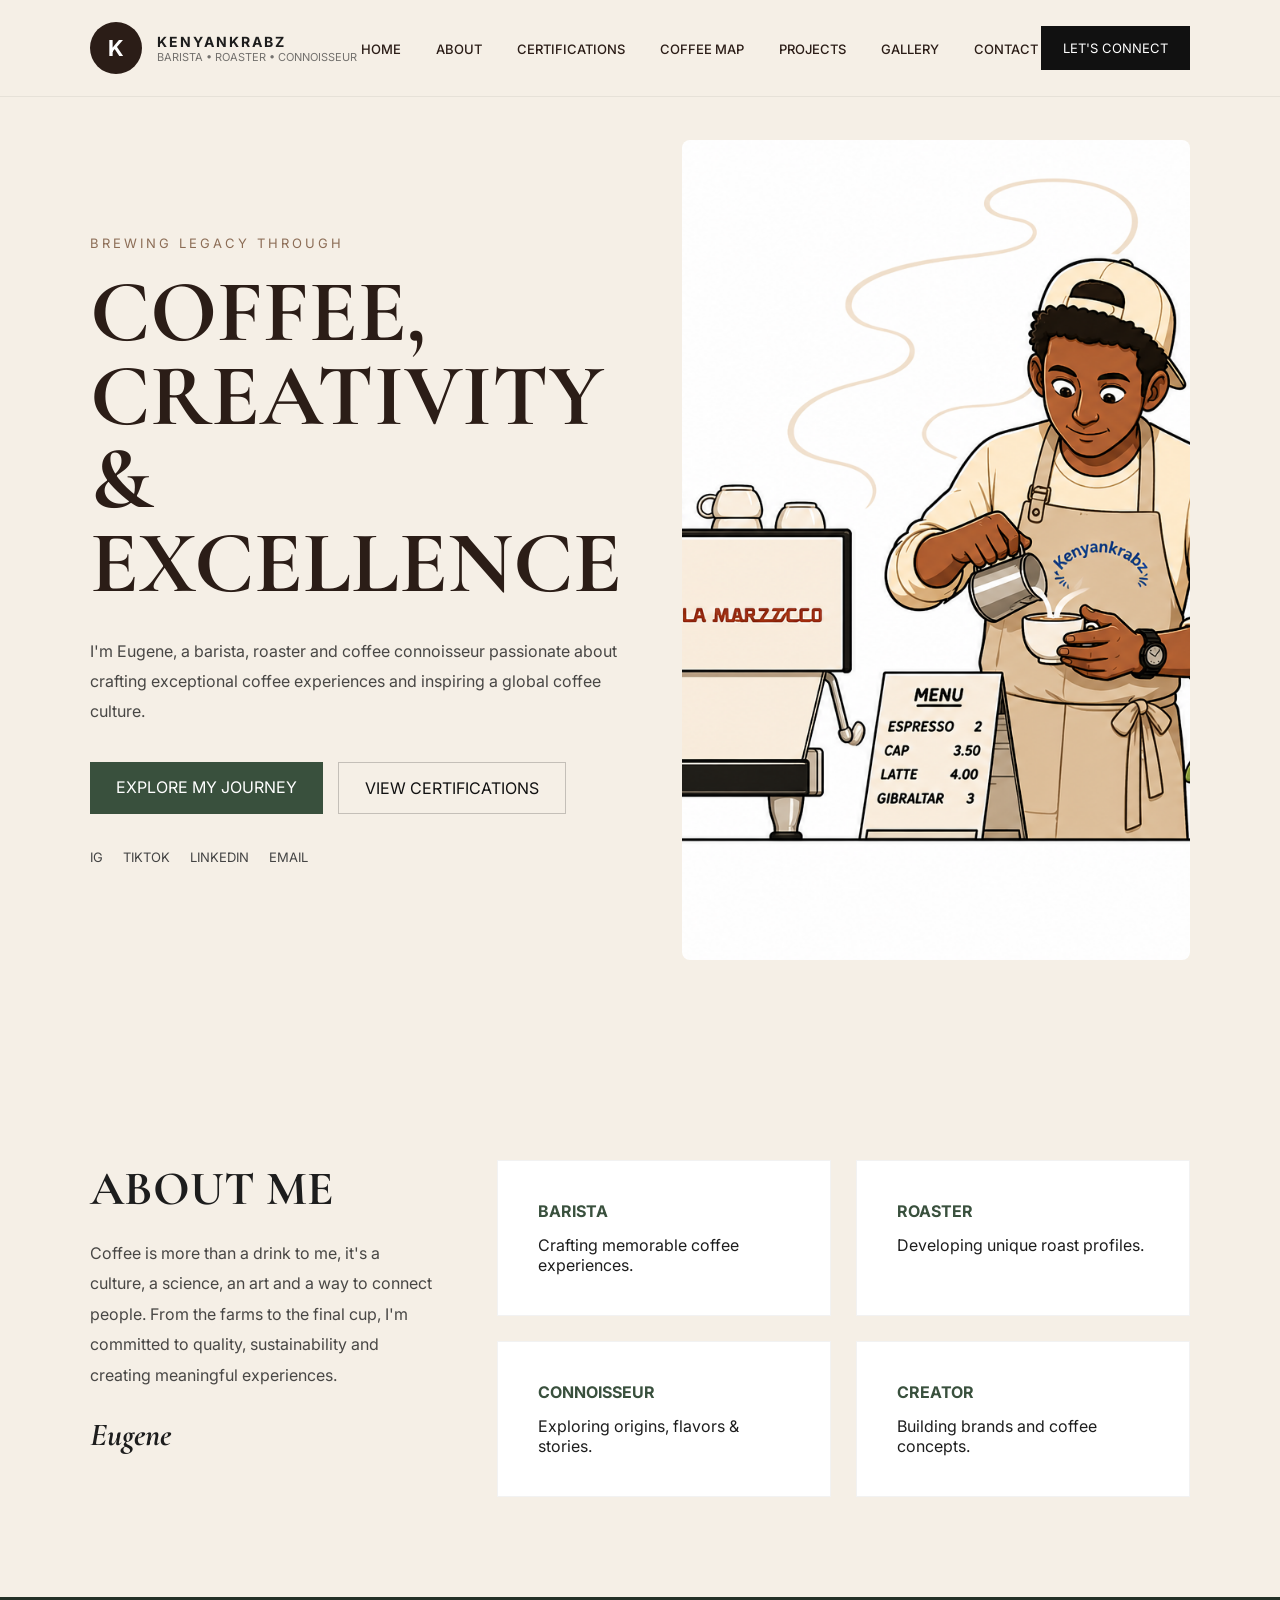
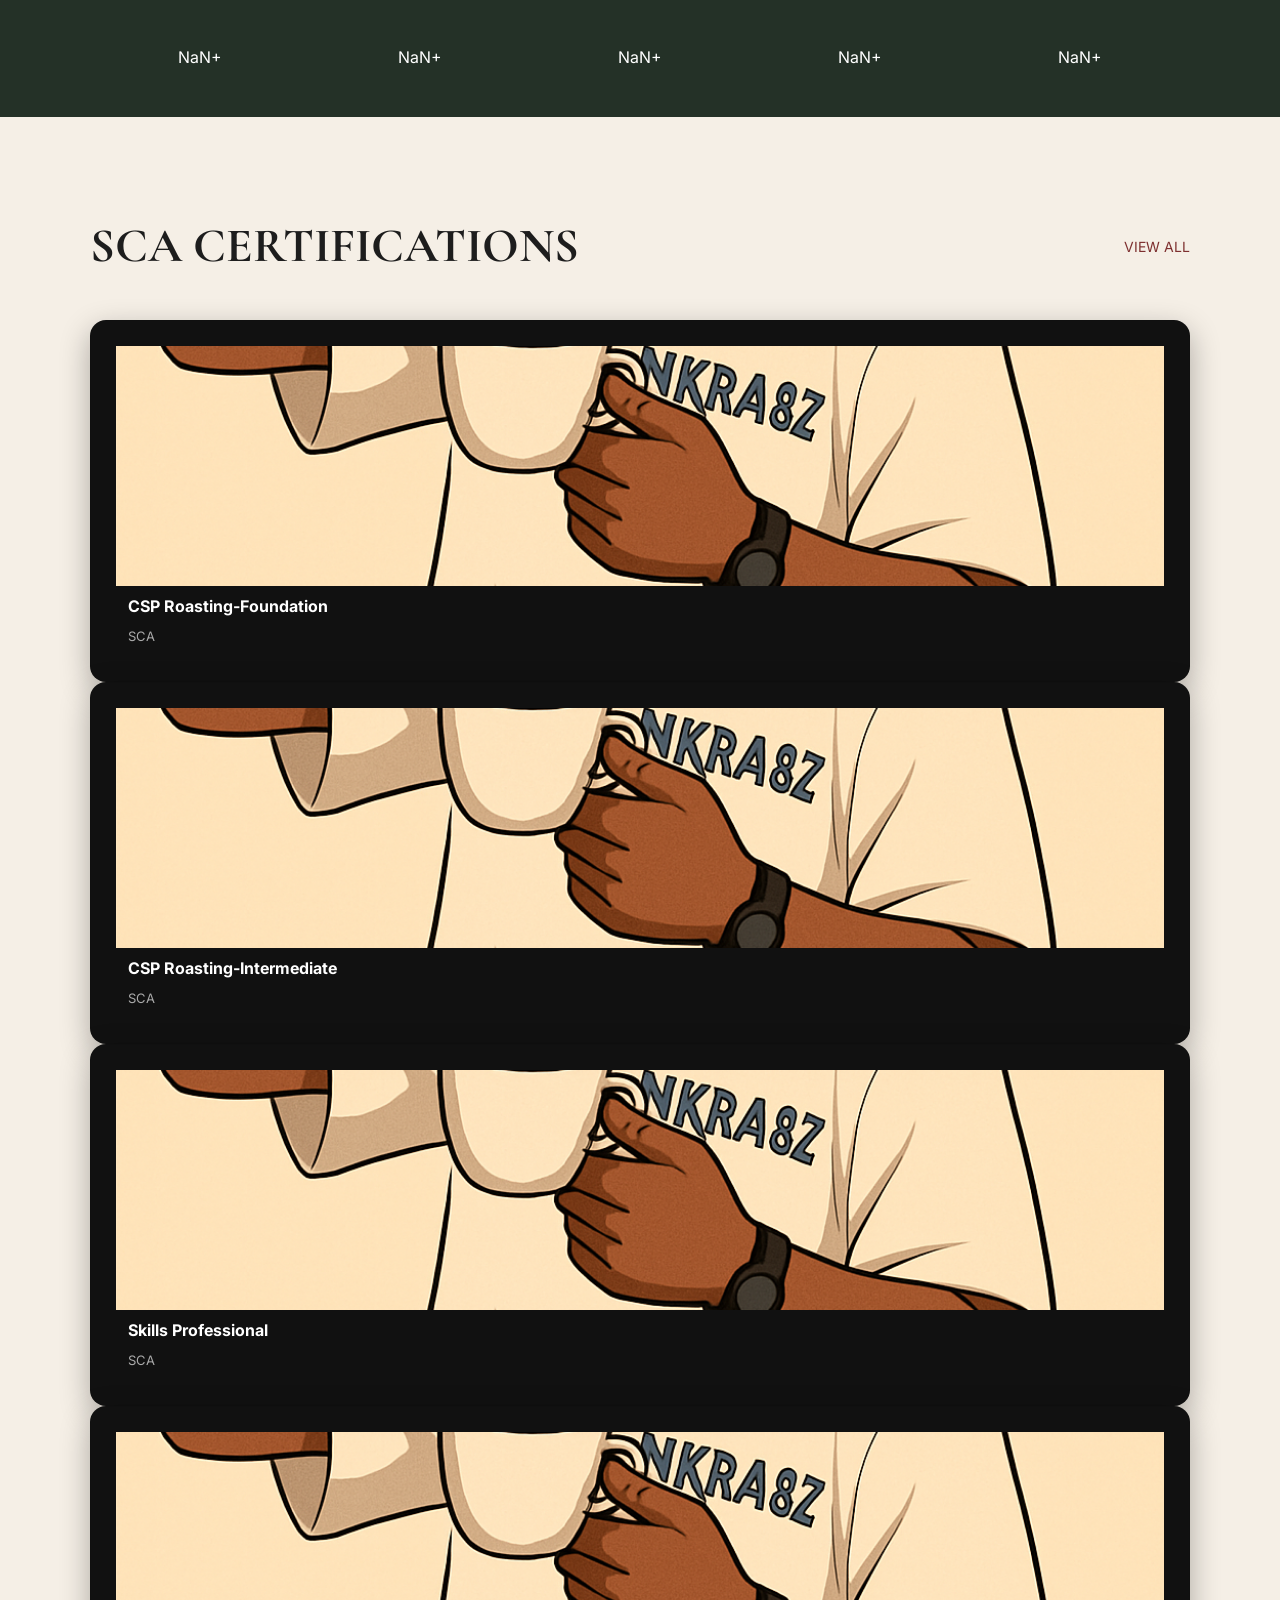
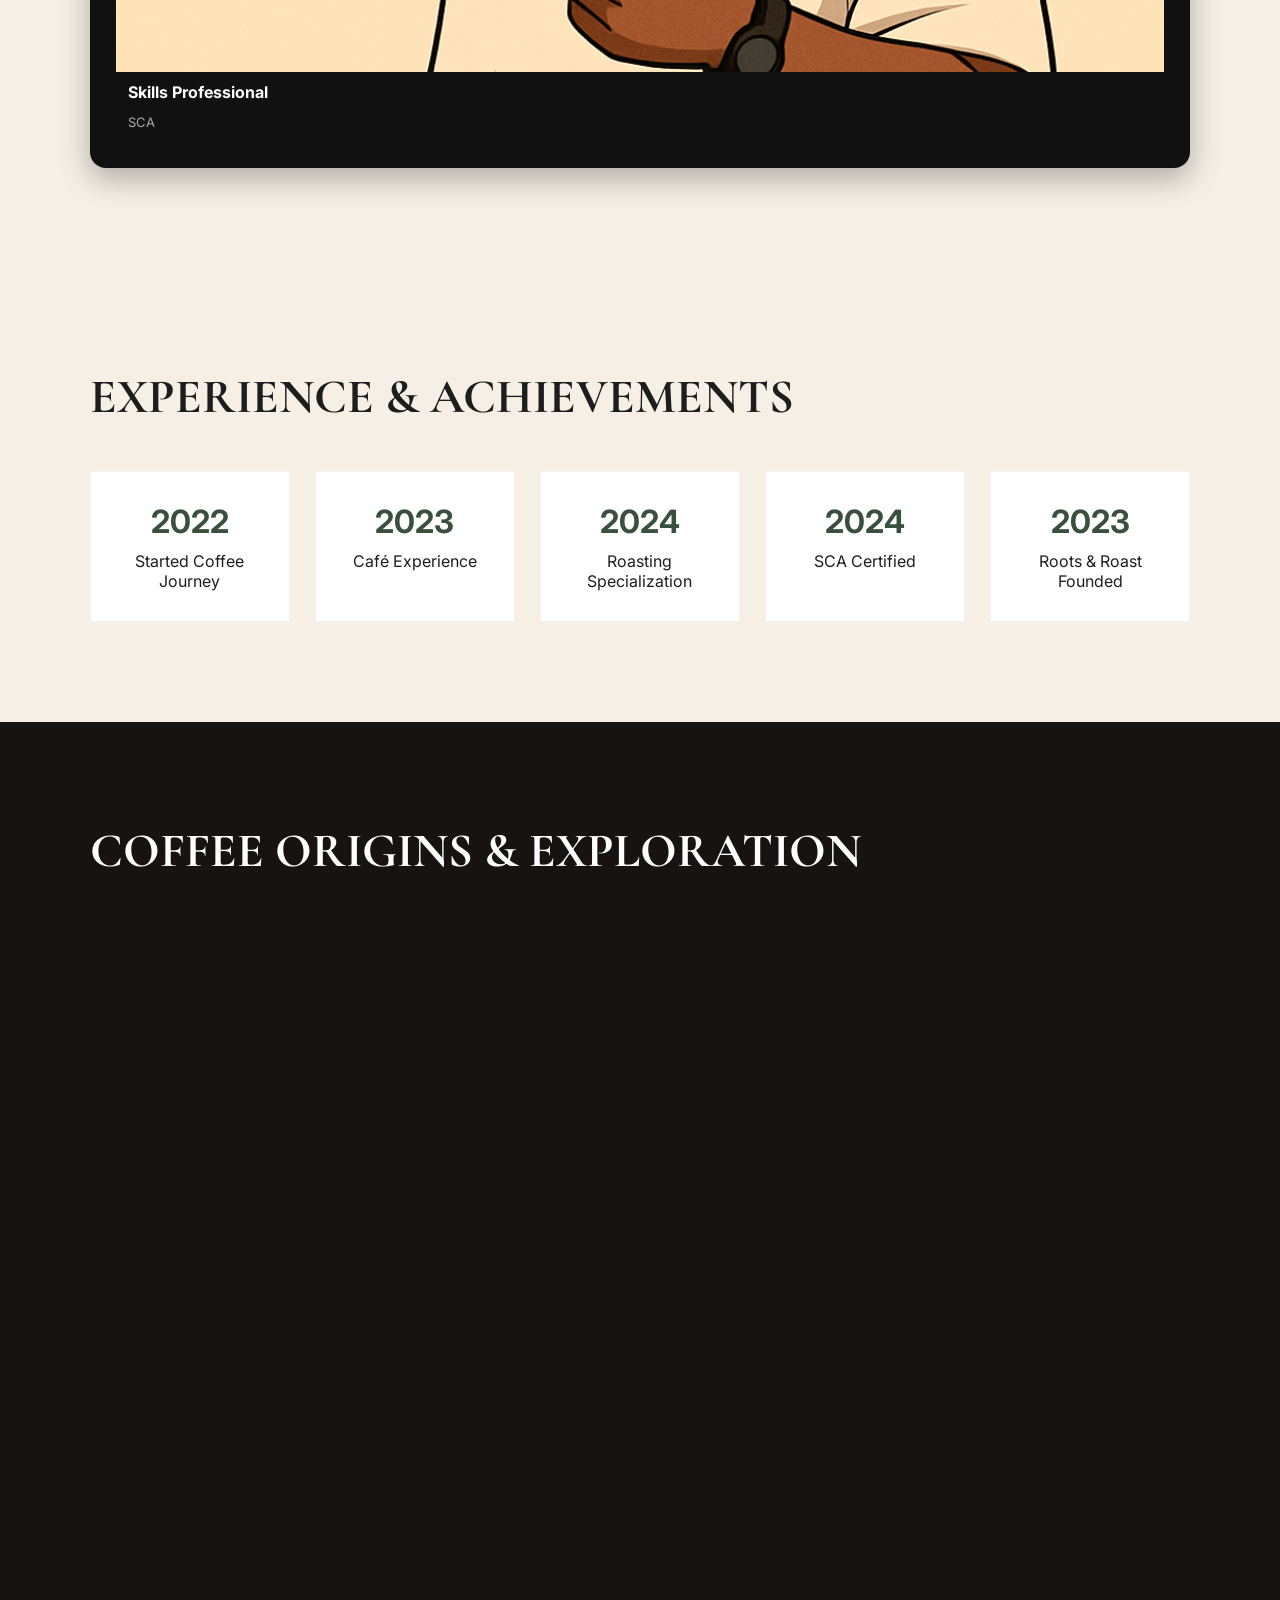
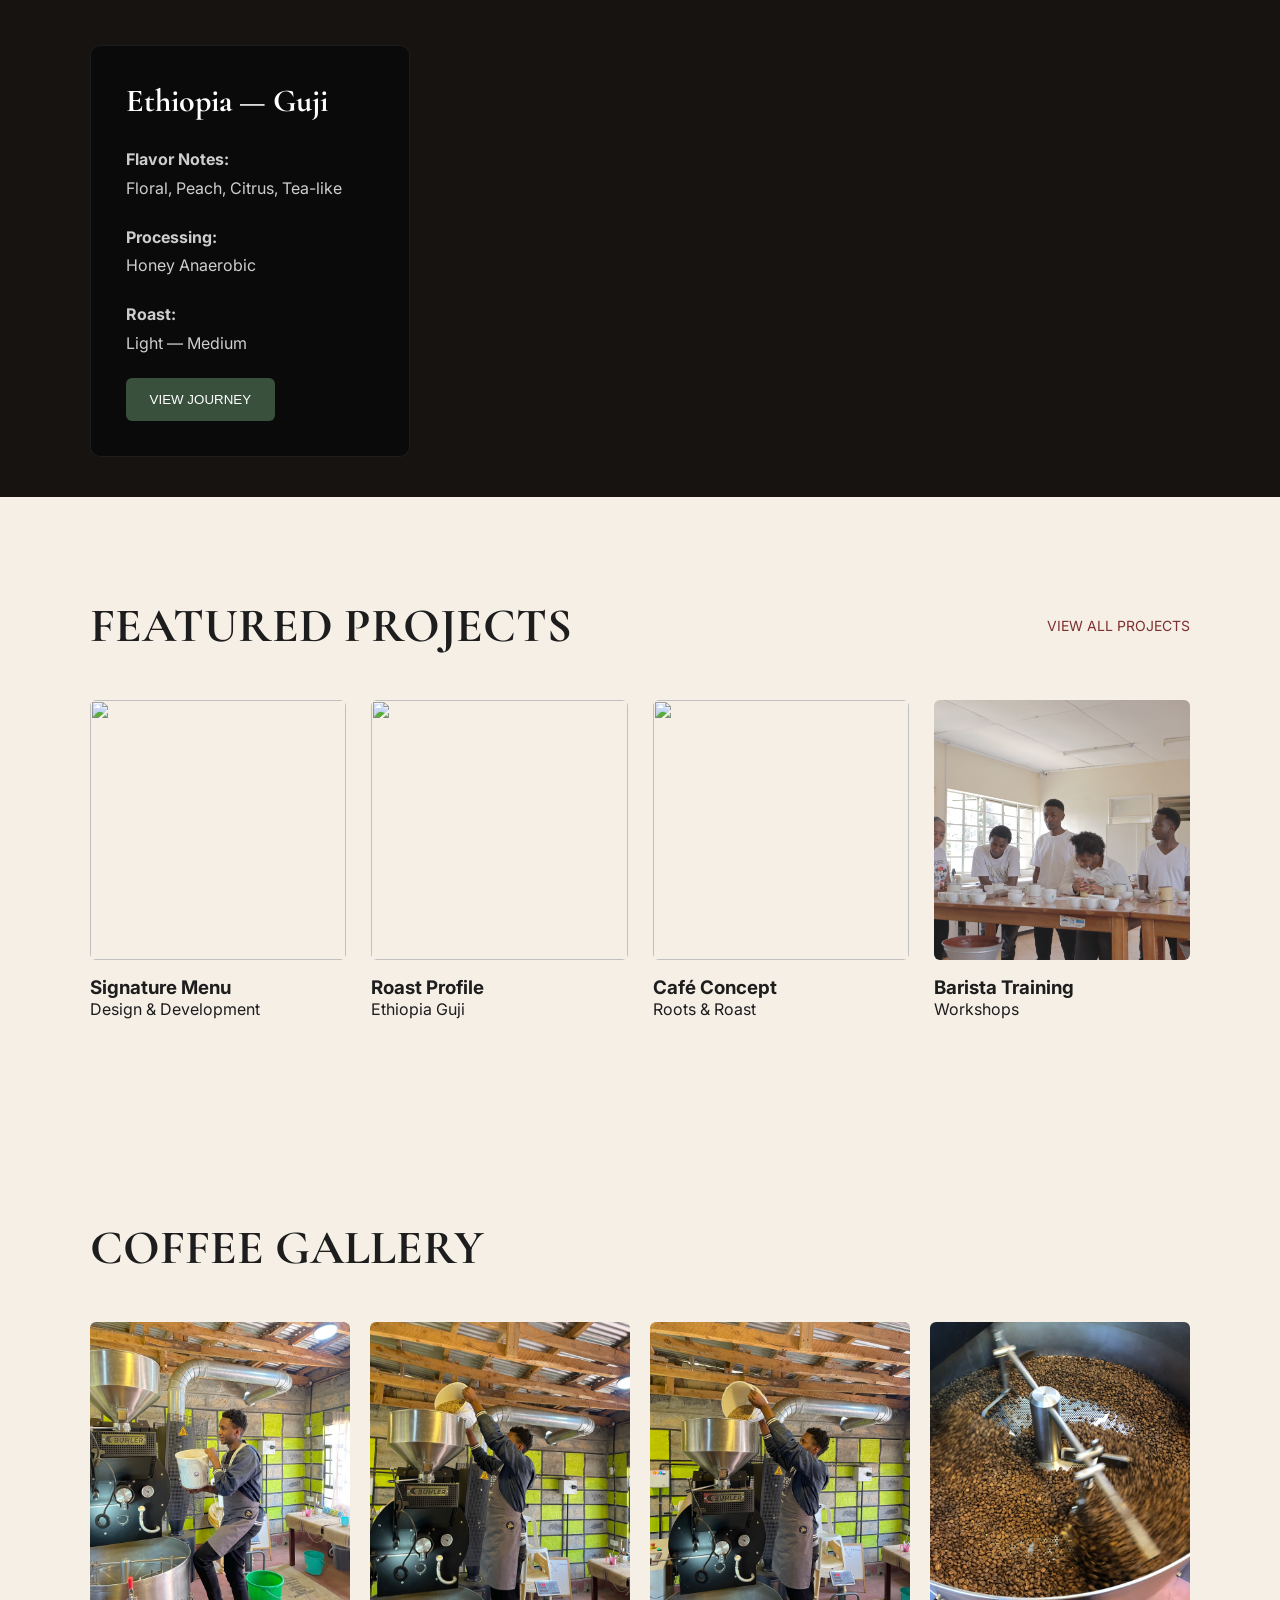
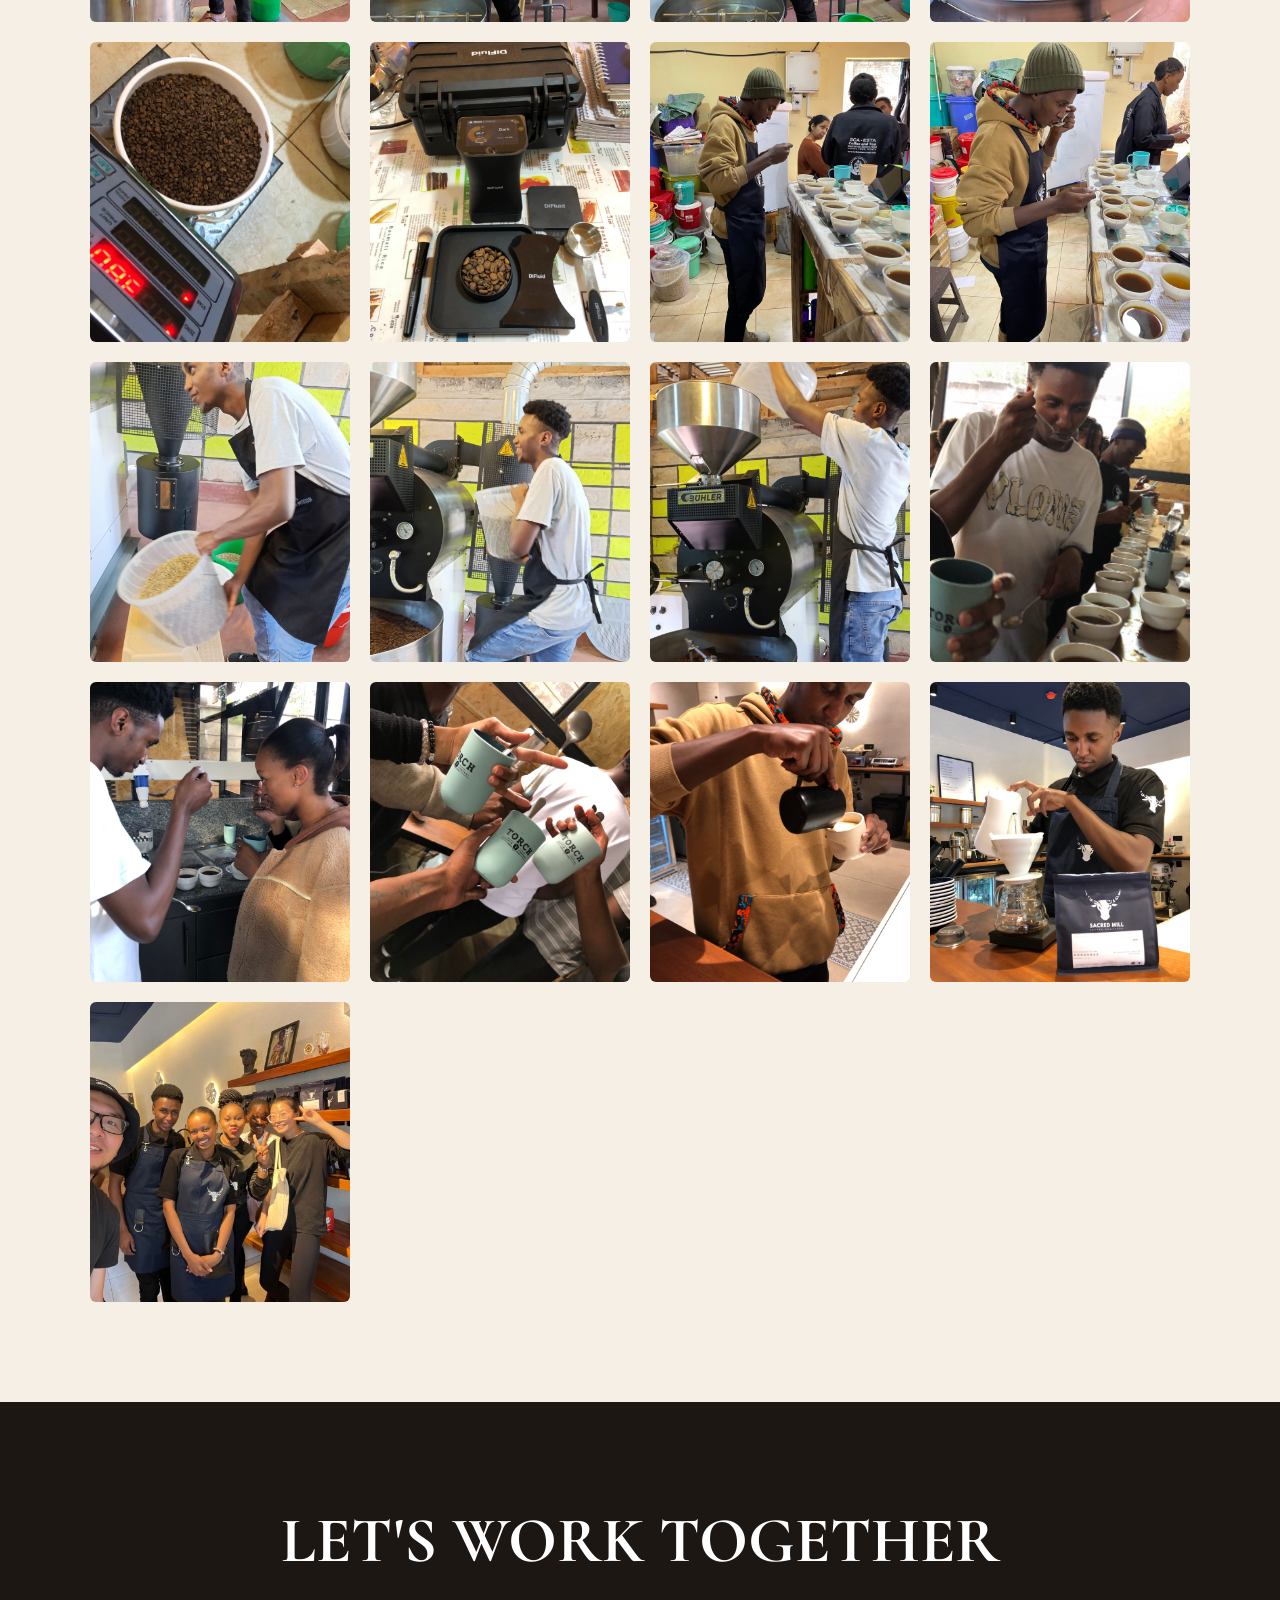
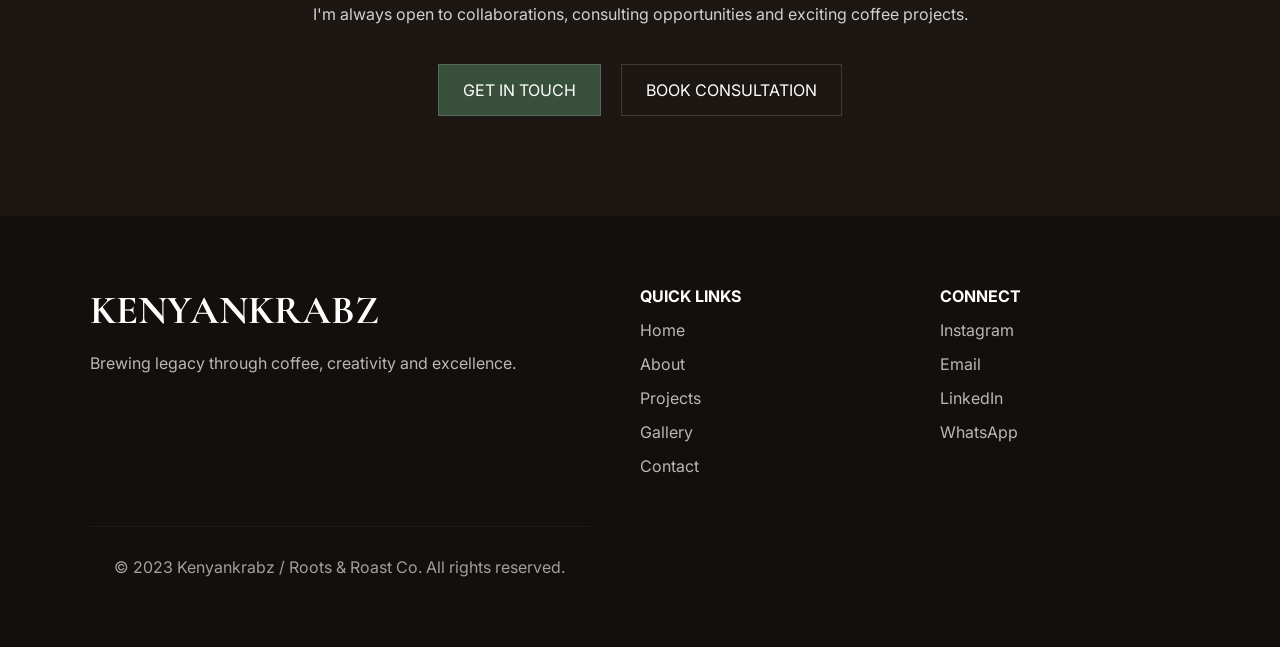
==== commit 1b662aa2: "updated portfolio" ====
--- a/index.html
+++ b/index.html
@@ -329,23 +329,23 @@
 <div class="timeline">
 
 <div class="timeline-item">
-<h3>2023
+<h3>2022
 </h3>
 <p>Started Coffee Journey</p>
 </div>
 
 <div class="timeline-item">
-<h3>2020</h3>
+<h3>2023</h3>
 <p>Café Experience</p>
 </div>
 
 <div class="timeline-item">
-<h3>2021</h3>
+<h3>2024</h3>
 <p>Roasting Specialization</p>
 </div>
 
 <div class="timeline-item">
-<h3>2022</h3>
+<h3>2024</h3>
 <p>SCA Certified</p>
 </div>
 
@@ -469,11 +469,23 @@
 
 <div class="gallery-grid">
 
-<img src="assets/images/project-1.jpg">
-<img src="assets/images/project-2.jpg">
-<img src="assets/images/project-3.jpg">
-<img src="assets/images/project-4.jpg">
-
+<img src="assets/images/gallery-1.jpg">
+<img src="assets/images/gallery-2.jpg">
+<img src="assets/images/gallery-3.jpg">
+<img src="assets/images/gallery-4.jpg">
+<img src="assets/images/gallery-5.jpg">
+<img src="assets/images/gallery-6.jpg">
+<img src="assets/images/gallery-7.jpg">
+<img src="assets/images/gallery-8.jpg">
+<img src="assets/images/gallery-9.jpg">
+<img src="assets/images/gallery-10.jpg">
+<img src="assets/images/gallery-11.jpg">
+<img src="assets/images/gallery-12.jpg">
+<img src="assets/images/gallery-13.jpg">
+<img src="assets/images/gallery-14.jpg">
+<img src="assets/images/gallery-15.jpg">
+<img src="assets/images/gallery-16.jpg">
+<img src="assets/images/gallery-17.jpg">
 </div>
 
 </section>
@@ -495,11 +507,18 @@
 
 <div class="contact-buttons">
 
-<a href="#">
+<a 
+href="https://wa.me/+254706445569" 
+target="_blank"
+class="whatsapp-btn"
+>
 GET IN TOUCH
 </a>
 
-<a href="#">
+<a 
+href="mailto:kirubieugene@gmailcom?subject=Coffee Consultation Booking"
+class="email-btn"
+>
 BOOK CONSULTATION
 </a>
 
@@ -539,12 +558,36 @@
 
 <div class="footer-socials">
 
+<div class="footer-socials">
+
 <h4>CONNECT</h4>
 
-<a href="#">Instagram</a>
-<a href="#">TikTok</a>
-<a href="#">LinkedIn</a>
-<a href="#">WhatsApp</a>
+<a 
+href="https://instagram.com/kenyankrabz" 
+target="_blank"
+>
+Instagram
+</a>
+
+<a 
+href="mailto:kirubieugene@gmail.com"
+>
+Email
+</a>
+
+<a 
+href="https://linkedin.com/in/eugenekirubi"
+target="_blank"
+>
+LinkedIn
+</a>
+
+<a 
+href="https://wa.me/254706445569"
+target="_blank"
+>
+WhatsApp
+</a>
 
 </div>
 
--- a/css/style.css
+++ b/css/style.css
@@ -486,4 +486,37 @@
   font-size: 28px;
   cursor: pointer;
   z-index: 10;
+}
+.whatsapp-btn{
+background:#39503D;
+color:white;
+padding:15px 28px;
+transition:0.3s ease;
+}
+
+.whatsapp-btn:hover{
+background:#2d4031;
+transform:translateY(-3px);
+}
+
+.email-btn{
+border:1px solid rgba(255,255,255,0.15);
+color:white;
+padding:15px 28px;
+transition:0.3s ease;
+}
+
+.email-btn:hover{
+background:white;
+color:#111;
+transform:translateY(-3px);
+}
+.footer-socials a{
+position:relative;
+transition:0.3s ease;
+}
+
+.footer-socials a:hover{
+color:#C6A56B;
+padding-left:6px;
 }
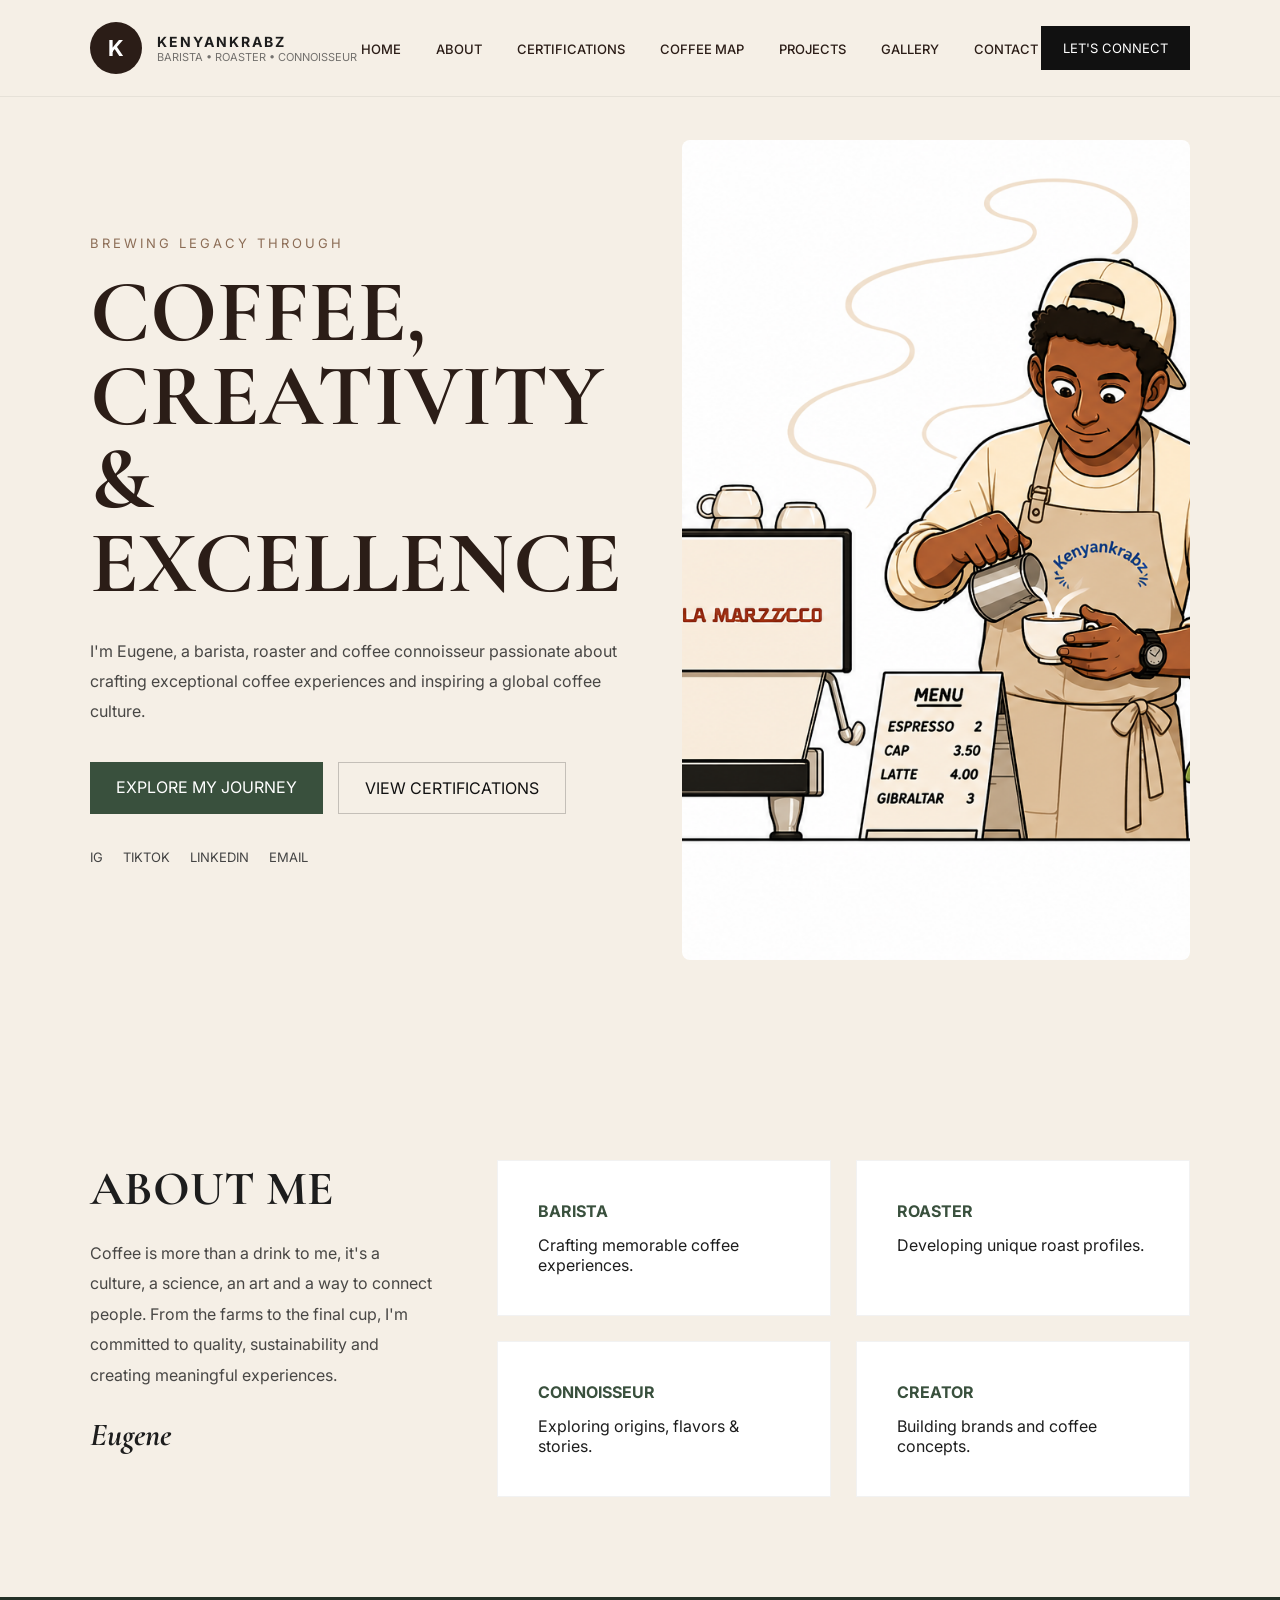
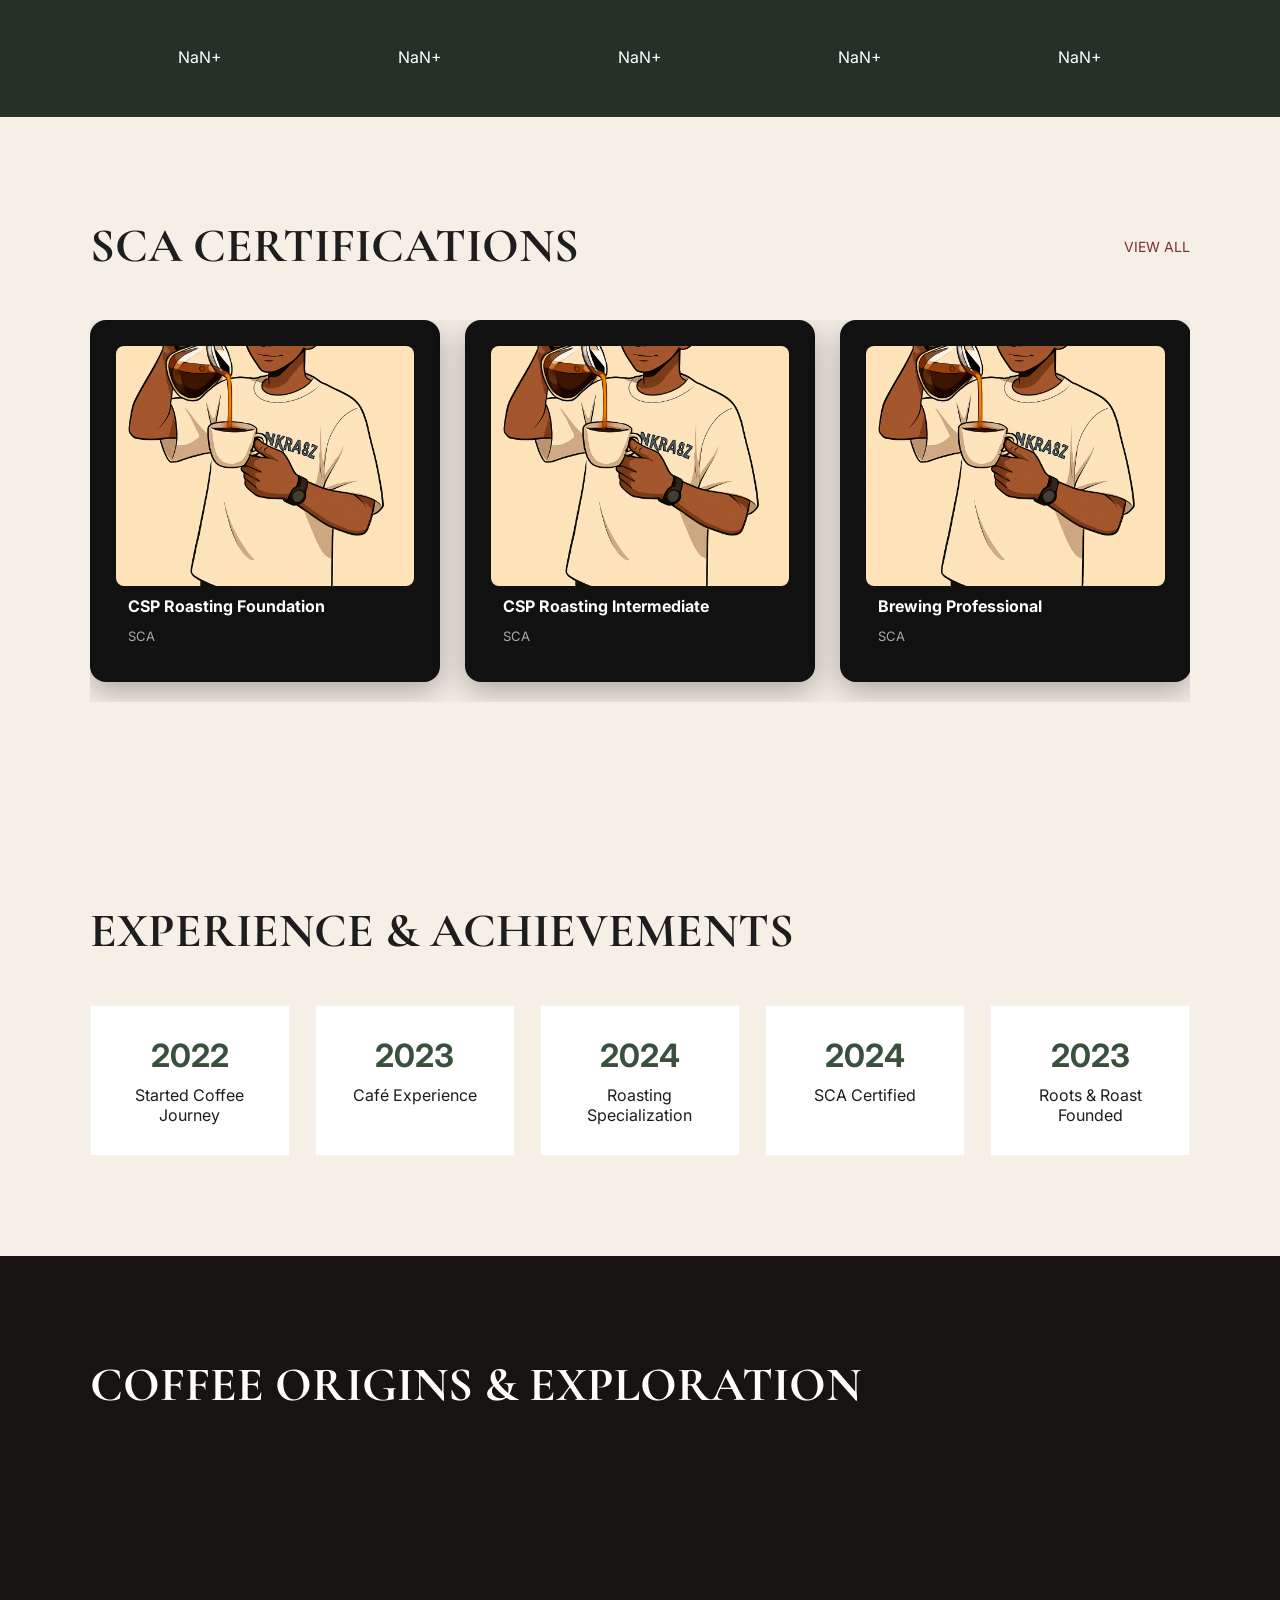
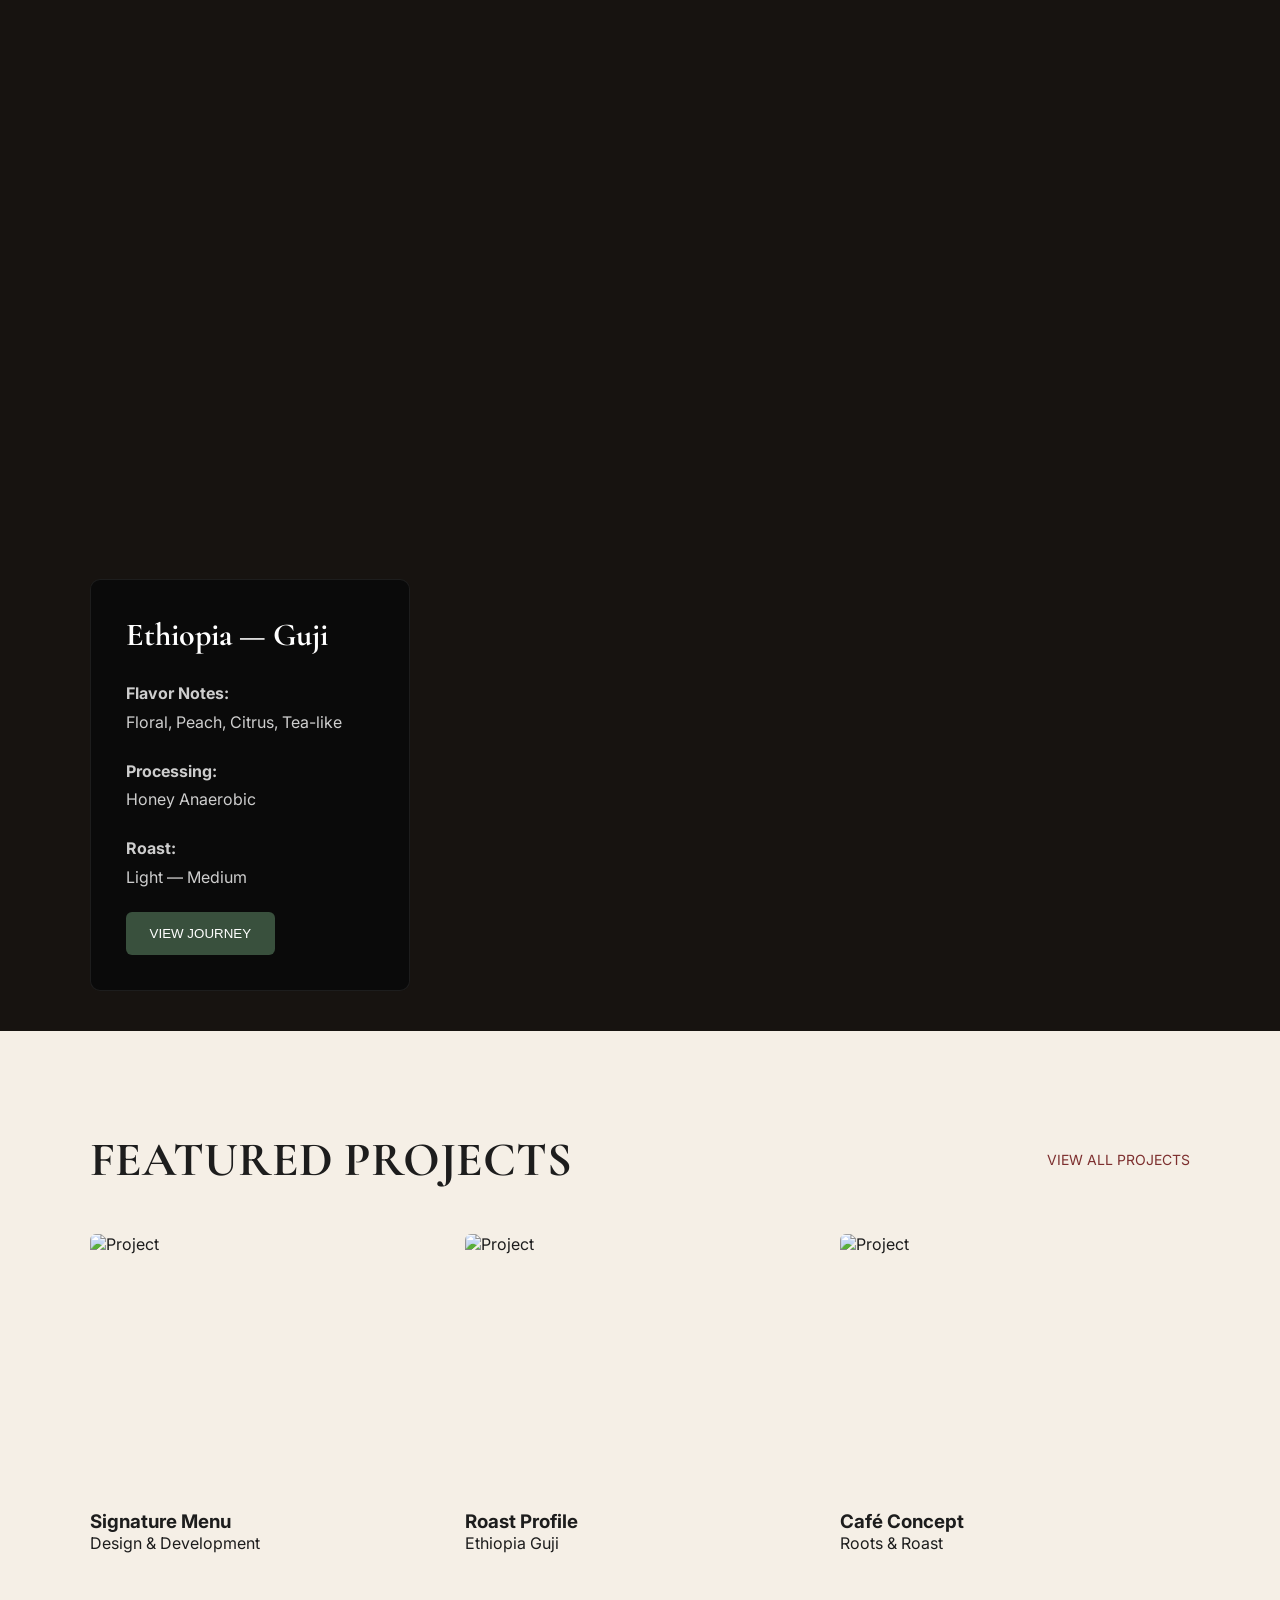
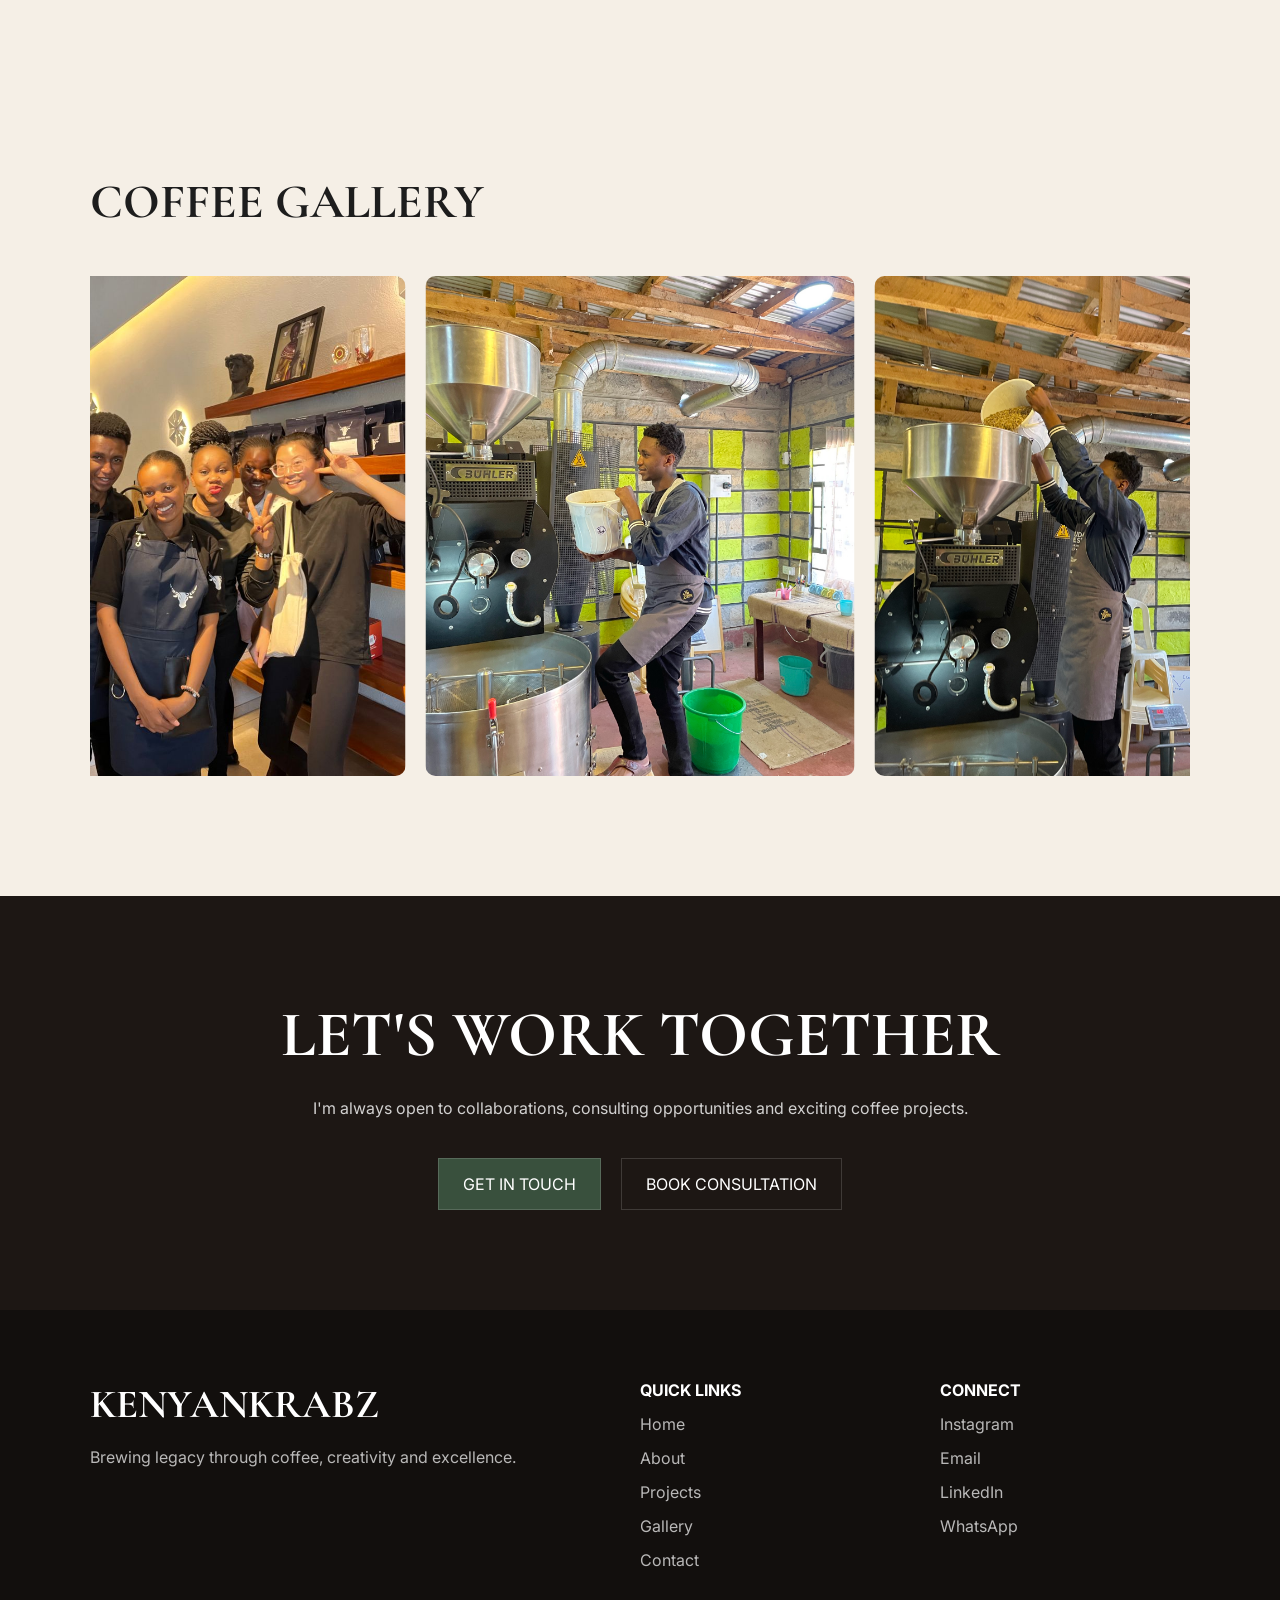
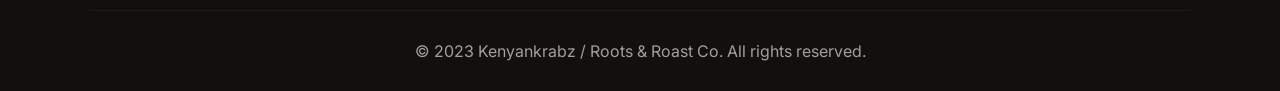
==== commit 7727f754: "updated portfolio 2" ====
--- a/index.html
+++ b/index.html
@@ -15,6 +15,10 @@
 <link href="https://fonts.googleapis.com/css2?family=Inter:wght@300;400;500;600;700&family=Cormorant+Garamond:wght@400;500;600;700&display=swap" rel="stylesheet">
 
 <!-- LEAFLET -->
+ <link
+rel="stylesheet"
+href="https://cdn.jsdelivr.net/npm/swiper@11/swiper-bundle.min.css"
+/>
 
 <link
 rel="stylesheet"
@@ -224,7 +228,6 @@
 </section>
 
 <!-- ================= CERTIFICATIONS ================= -->
-
 <section class="certifications" id="certifications">
 
 <div class="section-top">
@@ -235,80 +238,155 @@
 
 </div>
 
+<!-- CERTIFICATE MODAL -->
+
 <div id="certModal" class="cert-modal">
-  <div class="cert-modal-content">
-    <span class="close" onclick="closeCert()">×</span>
-    <iframe id="certFrame"></iframe>
-  </div>
-</div>
+
+<div class="cert-modal-content">
+
+<span class="close" onclick="closeCert()">×</span>
+
+<iframe id="certFrame"></iframe>
+
+</div>
+
+</div>
+
+<!-- CERTIFICATE FUNCTIONS -->
 
 <script>
+
 function openCert(pdfUrl) {
-  document.getElementById("certFrame").src = pdfUrl;
-  document.getElementById("certModal").style.display = "block";
+
+document.getElementById("certFrame").src = pdfUrl;
+
+document.getElementById("certModal").style.display = "block";
+
 }
 
 function closeCert() {
-  document.getElementById("certModal").style.display = "none";
-  document.getElementById("certFrame").src = "";
+
+document.getElementById("certModal").style.display = "none";
+
+document.getElementById("certFrame").src = "";
+
 }
+
 </script>
 
-
-<div class="cert-card tilt" onclick="openCert('assets/certificates/CSP Roasting-Foundation.pdf')">
-
-  <div class="cert-thumb">
-    <img src="assets/images/certificate-1.jpg" alt="SCA Certificate">
-    <div class="cert-overlay">
-      <span>View Certificate</span>
-    </div>
-  </div>
-
-  <h3>CSP Roasting-Foundation</h3>
-  <p>SCA</p>
-
-</div>
-
-
-<div class="cert-card tilt" onclick="openCert('assets/certificates/CSP Roasting-Intermediate.pdf')">
-
-  <div class="cert-thumb">
-    <img src="assets/images/certificate-1.jpg" alt="SCA Certificate">
-    <div class="cert-overlay">
-      <span>View Certificate</span>
-    </div>
-  </div>
-
-  <h3>CSP Roasting-Intermediate</h3>
-  <p>SCA</p>
-
-</div>
-
-<div class="cert-card tilt" onclick="openCert('assets/certificates/CSP Roasting-Foundation.pdf')">
-
-  <div class="cert-thumb">
-    <img src="assets/images/certificate-1.jpg" alt="SCA Certificate">
-    <div class="cert-overlay">
-      <span>View Certificate</span>
-    </div>
-  </div>
-
-  <h3>Skills Professional</h3>
-  <p>SCA</p>
-
-</div>
-
-<div class="cert-card tilt" onclick="openCert('assets/certificates/CSP Roasting-Foundation.pdf')">
-
-  <div class="cert-thumb">
-    <img src="assets/images/certificate-1.jpg" alt="SCA Certificate">
-    <div class="cert-overlay">
-      <span>View Certificate</span>
-    </div>
-  </div>
-
-  <h3> Skills Professional</h3>
-  <p>SCA</p>
+<!-- SWIPER -->
+
+<div class="swiper certSwiper">
+
+<div class="swiper-wrapper">
+
+<!-- CERT 1 -->
+
+<div class="swiper-slide">
+
+<div class="cert-card tilt"
+onclick="openCert('assets/certificates/CSP Roasting-Foundation.pdf')">
+
+<div class="cert-thumb">
+
+<img src="assets/images/certificate-1.jpg" alt="SCA Certificate">
+
+<div class="cert-overlay">
+
+<span>View Certificate</span>
+
+</div>
+
+</div>
+
+<h3>CSP Roasting Foundation</h3>
+
+<p>SCA</p>
+
+</div>
+
+</div>
+
+<!-- CERT 2 -->
+
+<div class="swiper-slide">
+
+<div class="cert-card tilt"
+onclick="openCert('assets/certificates/CSP Roasting-Intermediate.pdf')">
+
+<div class="cert-thumb">
+
+<img src="assets/images/certificate-1.jpg" alt="SCA Certificate">
+
+<div class="cert-overlay">
+
+<span>View Certificate</span>
+
+</div>
+
+</div>
+
+<h3>CSP Roasting Intermediate</h3>
+
+<p>SCA</p>
+
+</div>
+
+</div>
+
+<!-- CERT 3 -->
+
+<div class="swiper-slide">
+
+<div class="cert-card tilt"
+onclick="openCert('assets/certificates/CSP Brewing-Professional.pdf')">
+
+<div class="cert-thumb">
+
+<img src="assets/images/certificate-1.jpg" alt="SCA Certificate">
+
+<div class="cert-overlay">
+
+<span>View Certificate</span>
+
+</div>
+
+</div>
+
+<h3>Brewing Professional</h3>
+
+<p>SCA</p>
+
+</div>
+
+</div>
+
+<!-- CERT 4 -->
+
+<div class="swiper-slide">
+
+<div class="cert-card tilt"
+onclick="openCert('assets/certificates/CSP Sensory-Professional.pdf')">
+
+<div class="cert-thumb">
+
+<img src="assets/images/certificate-1.jpg" alt="SCA Certificate">
+
+<div class="cert-overlay">
+
+<span>View Certificate</span>
+
+</div>
+
+</div>
+
+<h3>Sensory Professional</h3>
+
+<p>SCA</p>
+
+</div>
+
+</div>
 
 </div>
 
@@ -411,11 +489,17 @@
 
 </div>
 
-<div class="project-grid">
+<div class="swiper projectSwiper">
+
+<div class="swiper-wrapper">
+
+<!-- PROJECT 1 -->
+
+<div class="swiper-slide">
 
 <div class="project-card tilt">
 
-<img src="assets/images/project-1.jpg">
+<img src="assets/images/project-1.jpg" alt="Project">
 
 <h3>Signature Menu</h3>
 
@@ -423,9 +507,15 @@
 
 </div>
 
+</div>
+
+<!-- PROJECT 2 -->
+
+<div class="swiper-slide">
+
 <div class="project-card tilt">
 
-<img src="assets/images/project-2.jpg">
+<img src="assets/images/project-2.jpg" alt="Project">
 
 <h3>Roast Profile</h3>
 
@@ -433,9 +523,15 @@
 
 </div>
 
+</div>
+
+<!-- PROJECT 3 -->
+
+<div class="swiper-slide">
+
 <div class="project-card tilt">
 
-<img src="assets/images/project-3.jpg">
+<img src="assets/images/project-3.jpg" alt="Project">
 
 <h3>Café Concept</h3>
 
@@ -443,9 +539,15 @@
 
 </div>
 
+</div>
+
+<!-- PROJECT 4 -->
+
+<div class="swiper-slide">
+
 <div class="project-card tilt">
 
-<img src="assets/images/project-4.jpg">
+<img src="assets/images/project-4.jpg" alt="Project">
 
 <h3>Barista Training</h3>
 
@@ -455,6 +557,10 @@
 
 </div>
 
+</div>
+
+</div>
+
 </section>
 
 <!-- ================= GALLERY ================= -->
@@ -467,25 +573,80 @@
 
 </div>
 
-<div class="gallery-grid">
-
-<img src="assets/images/gallery-1.jpg">
-<img src="assets/images/gallery-2.jpg">
-<img src="assets/images/gallery-3.jpg">
-<img src="assets/images/gallery-4.jpg">
-<img src="assets/images/gallery-5.jpg">
-<img src="assets/images/gallery-6.jpg">
-<img src="assets/images/gallery-7.jpg">
-<img src="assets/images/gallery-8.jpg">
-<img src="assets/images/gallery-9.jpg">
-<img src="assets/images/gallery-10.jpg">
-<img src="assets/images/gallery-11.jpg">
-<img src="assets/images/gallery-12.jpg">
-<img src="assets/images/gallery-13.jpg">
-<img src="assets/images/gallery-14.jpg">
-<img src="assets/images/gallery-15.jpg">
-<img src="assets/images/gallery-16.jpg">
-<img src="assets/images/gallery-17.jpg">
+<div class="swiper gallerySwiper">
+
+<div class="swiper-wrapper">
+
+<div class="swiper-slide">
+<img src="assets/images/gallery-1.jpg" alt="Gallery">
+</div>
+
+<div class="swiper-slide">
+<img src="assets/images/gallery-2.jpg" alt="Gallery">
+</div>
+
+<div class="swiper-slide">
+<img src="assets/images/gallery-3.jpg" alt="Gallery">
+</div>
+
+<div class="swiper-slide">
+<img src="assets/images/gallery-4.jpg" alt="Gallery">
+</div>
+
+<div class="swiper-slide">
+<img src="assets/images/gallery-5.jpg" alt="Gallery">
+</div>
+
+<div class="swiper-slide">
+<img src="assets/images/gallery-6.jpg" alt="Gallery">
+</div>
+
+<div class="swiper-slide">
+<img src="assets/images/gallery-7.jpg" alt="Gallery">
+</div>
+
+<div class="swiper-slide">
+<img src="assets/images/gallery-8.jpg" alt="Gallery">
+</div>
+
+<div class="swiper-slide">
+<img src="assets/images/gallery-9.jpg" alt="Gallery">
+</div>
+
+<div class="swiper-slide">
+<img src="assets/images/gallery-10.jpg" alt="Gallery">
+</div>
+
+<div class="swiper-slide">
+<img src="assets/images/gallery-11.jpg" alt="Gallery">
+</div>
+
+<div class="swiper-slide">
+<img src="assets/images/gallery-12.jpg" alt="Gallery">
+</div>
+
+<div class="swiper-slide">
+<img src="assets/images/gallery-13.jpg" alt="Gallery">
+</div>
+
+<div class="swiper-slide">
+<img src="assets/images/gallery-14.jpg" alt="Gallery">
+</div>
+
+<div class="swiper-slide">
+<img src="assets/images/gallery-15.jpg" alt="Gallery">
+</div>
+
+<div class="swiper-slide">
+<img src="assets/images/gallery-16.jpg" alt="Gallery">
+</div>
+
+<div class="swiper-slide">
+<img src="assets/images/gallery-17.jpg" alt="Gallery">
+</div>
+
+</div>
+
 </div>
 
 </section>
@@ -508,7 +669,7 @@
 <div class="contact-buttons">
 
 <a 
-href="https://wa.me/+254706445569" 
+href="https://wa.me/254706445569" 
 target="_blank"
 class="whatsapp-btn"
 >
@@ -516,7 +677,7 @@
 </a>
 
 <a 
-href="mailto:kirubieugene@gmailcom?subject=Coffee Consultation Booking"
+href="mailto:kirubieugene@gmail.com?subject=Coffee Consultation Booking"
 class="email-btn"
 >
 BOOK CONSULTATION
@@ -558,7 +719,6 @@
 
 <div class="footer-socials">
 
-<div class="footer-socials">
 
 <h4>CONNECT</h4>
 
@@ -614,7 +774,14 @@
 <!-- VANILLA TILT -->
 <script src="https://cdnjs.cloudflare.com/ajax/libs/vanilla-tilt/1.8.1/vanilla-tilt.min.js"></script>
 
-<!-- JS -->
+<script src="https://unpkg.com/leaflet@1.9.4/dist/leaflet.js"></script>
+
+<script src="https://unpkg.com/aos@next/dist/aos.js"></script>
+
+<script src="https://cdnjs.cloudflare.com/ajax/libs/vanilla-tilt/1.8.1/vanilla-tilt.min.js"></script>
+
+<script src="https://cdn.jsdelivr.net/npm/swiper@11/swiper-bundle.min.js"></script>
+
 <script src="js/main.js"></script>
 <script src="js/animations.js"></script>
 <script src="js/scroll.js"></script>
@@ -623,5 +790,7 @@
 <script src="js/tilt.js"></script>
 <script src="js/map.js"></script>
 
+<script src="js/slider.js"></script>
+
 </body>
 </html>
--- a/css/style.css
+++ b/css/style.css
@@ -519,4 +519,161 @@
 .footer-socials a:hover{
 color:#C6A56B;
 padding-left:6px;
+}
+/* =========================
+CERTIFICATE SLIDER
+========================= */
+
+.certSwiper{
+width:100%;
+padding-bottom:30px;
+overflow:hidden;
+}
+
+.certSwiper .swiper-slide{
+height:auto;
+}
+
+/* CERTIFICATE OVERLAY */
+
+.cert-thumb{
+position:relative;
+overflow:hidden;
+border-radius:8px;
+}
+
+.cert-overlay{
+position:absolute;
+inset:0;
+
+background:rgba(0,0,0,0.55);
+
+display:flex;
+align-items:center;
+justify-content:center;
+
+opacity:0;
+transition:0.4s ease;
+}
+
+.cert-overlay span{
+color:white;
+font-size:14px;
+letter-spacing:1px;
+}
+
+.cert-thumb:hover .cert-overlay{
+opacity:1;
+}
+
+/* MODAL */
+
+.cert-modal{
+display:none;
+position:fixed;
+left:0;
+top:0;
+width:100%;
+height:100%;
+z-index:99999;
+
+background:rgba(0,0,0,0.85);
+
+backdrop-filter:blur(8px);
+}
+
+.cert-modal-content{
+position:relative;
+width:90%;
+height:90%;
+margin:2% auto;
+
+background:#111;
+
+border-radius:10px;
+
+overflow:hidden;
+}
+
+.cert-modal iframe{
+width:100%;
+height:100%;
+border:none;
+}
+
+.close{
+position:absolute;
+top:15px;
+right:25px;
+
+font-size:40px;
+color:white;
+
+cursor:pointer;
+
+z-index:2;
+}
+/* =========================
+SWIPER
+========================= */
+
+.swiper{
+width:100%;
+overflow:hidden;
+padding-bottom:20px;
+}
+
+.swiper-wrapper{
+display:flex;
+align-items:stretch;
+}
+
+.swiper-slide{
+flex-shrink:0;
+height:auto;
+}
+
+/* GALLERY */
+
+.gallerySwiper img{
+width:100%;
+height:500px;
+object-fit:cover;
+border-radius:10px;
+display:block;
+}
+
+/* PROJECTS */
+
+.project-card img{
+width:100%;
+height:260px;
+object-fit:cover;
+display:block;
+}
+
+/* CERTIFICATES */
+
+.cert-card img{
+width:100%;
+height:240px;
+object-fit:cover;
+display:block;
+}
+.gallerySwiper{
+width:100%;
+overflow:hidden;
+}
+
+.gallerySwiper .swiper-slide{
+width:auto;
+}
+
+.projectSwiper{
+width:100%;
+overflow:hidden;
+}
+
+.projectSwiper .swiper-slide{
+width:auto;
 }
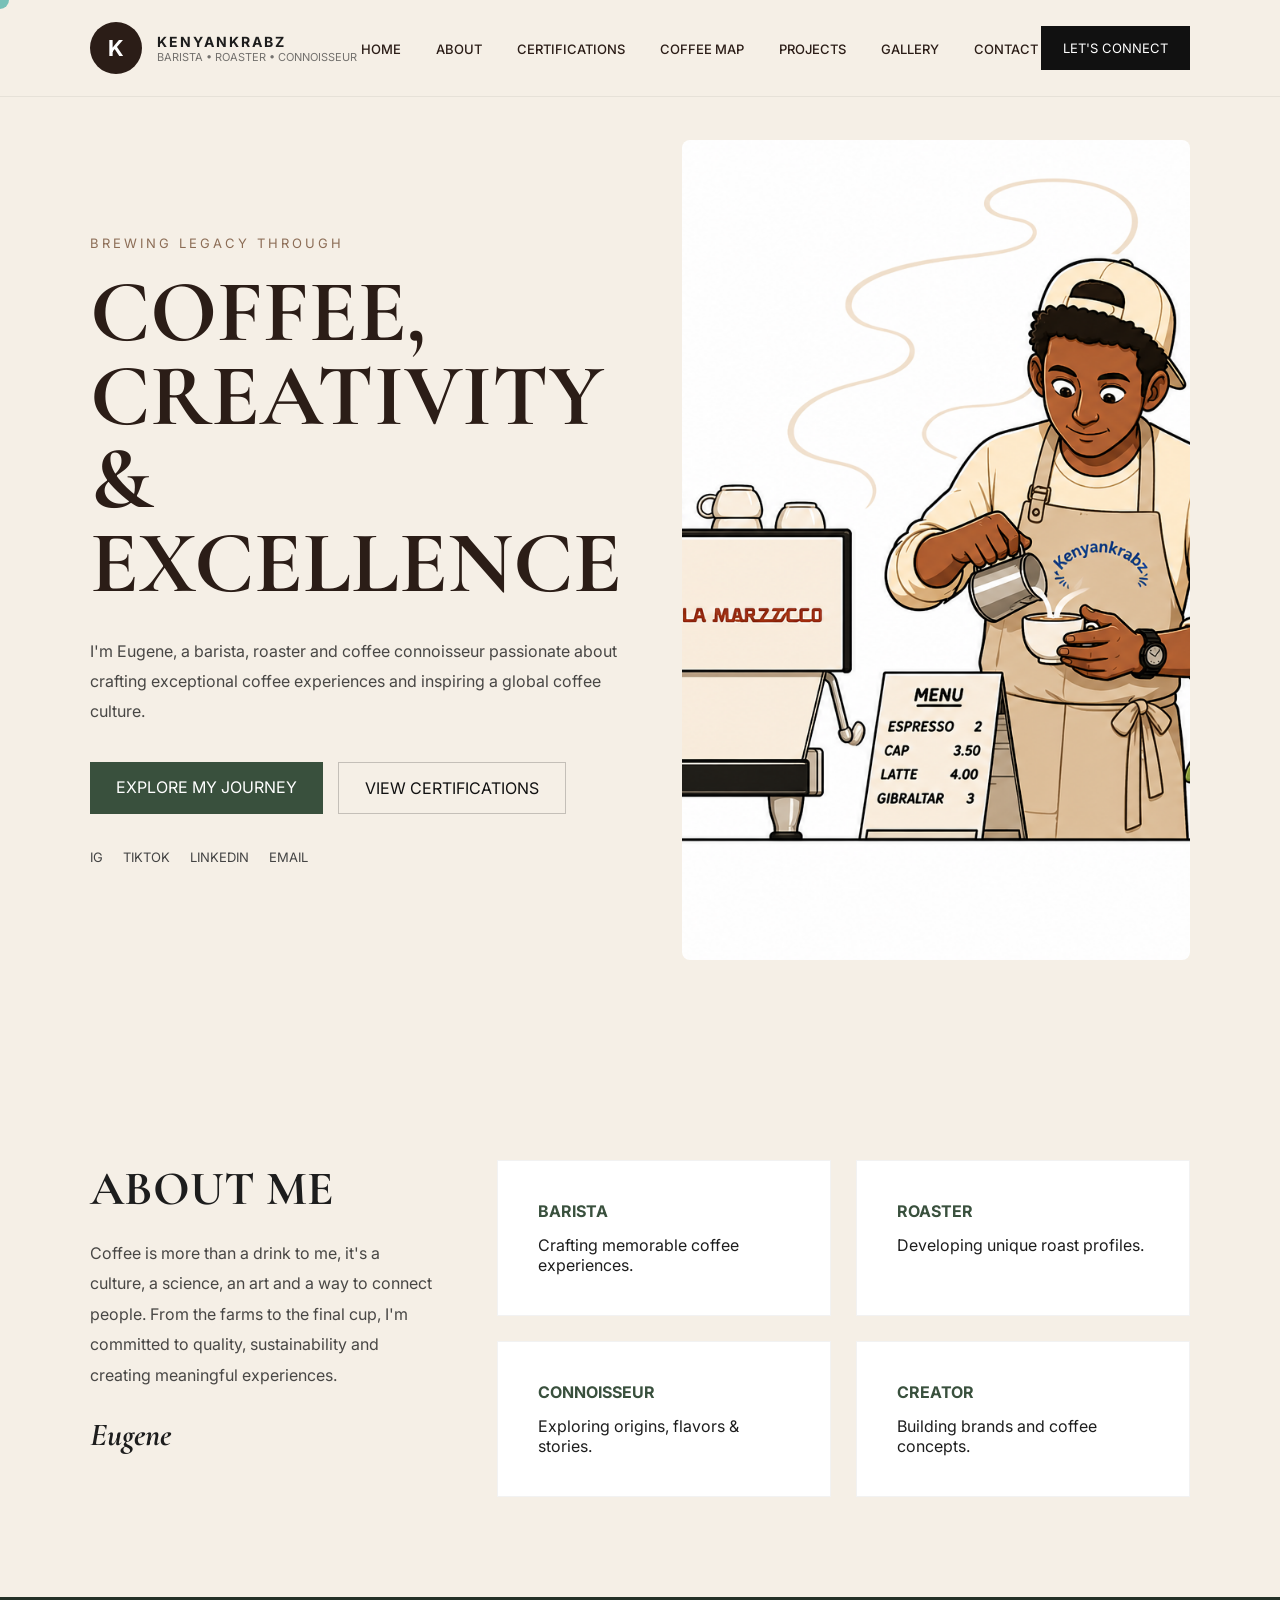
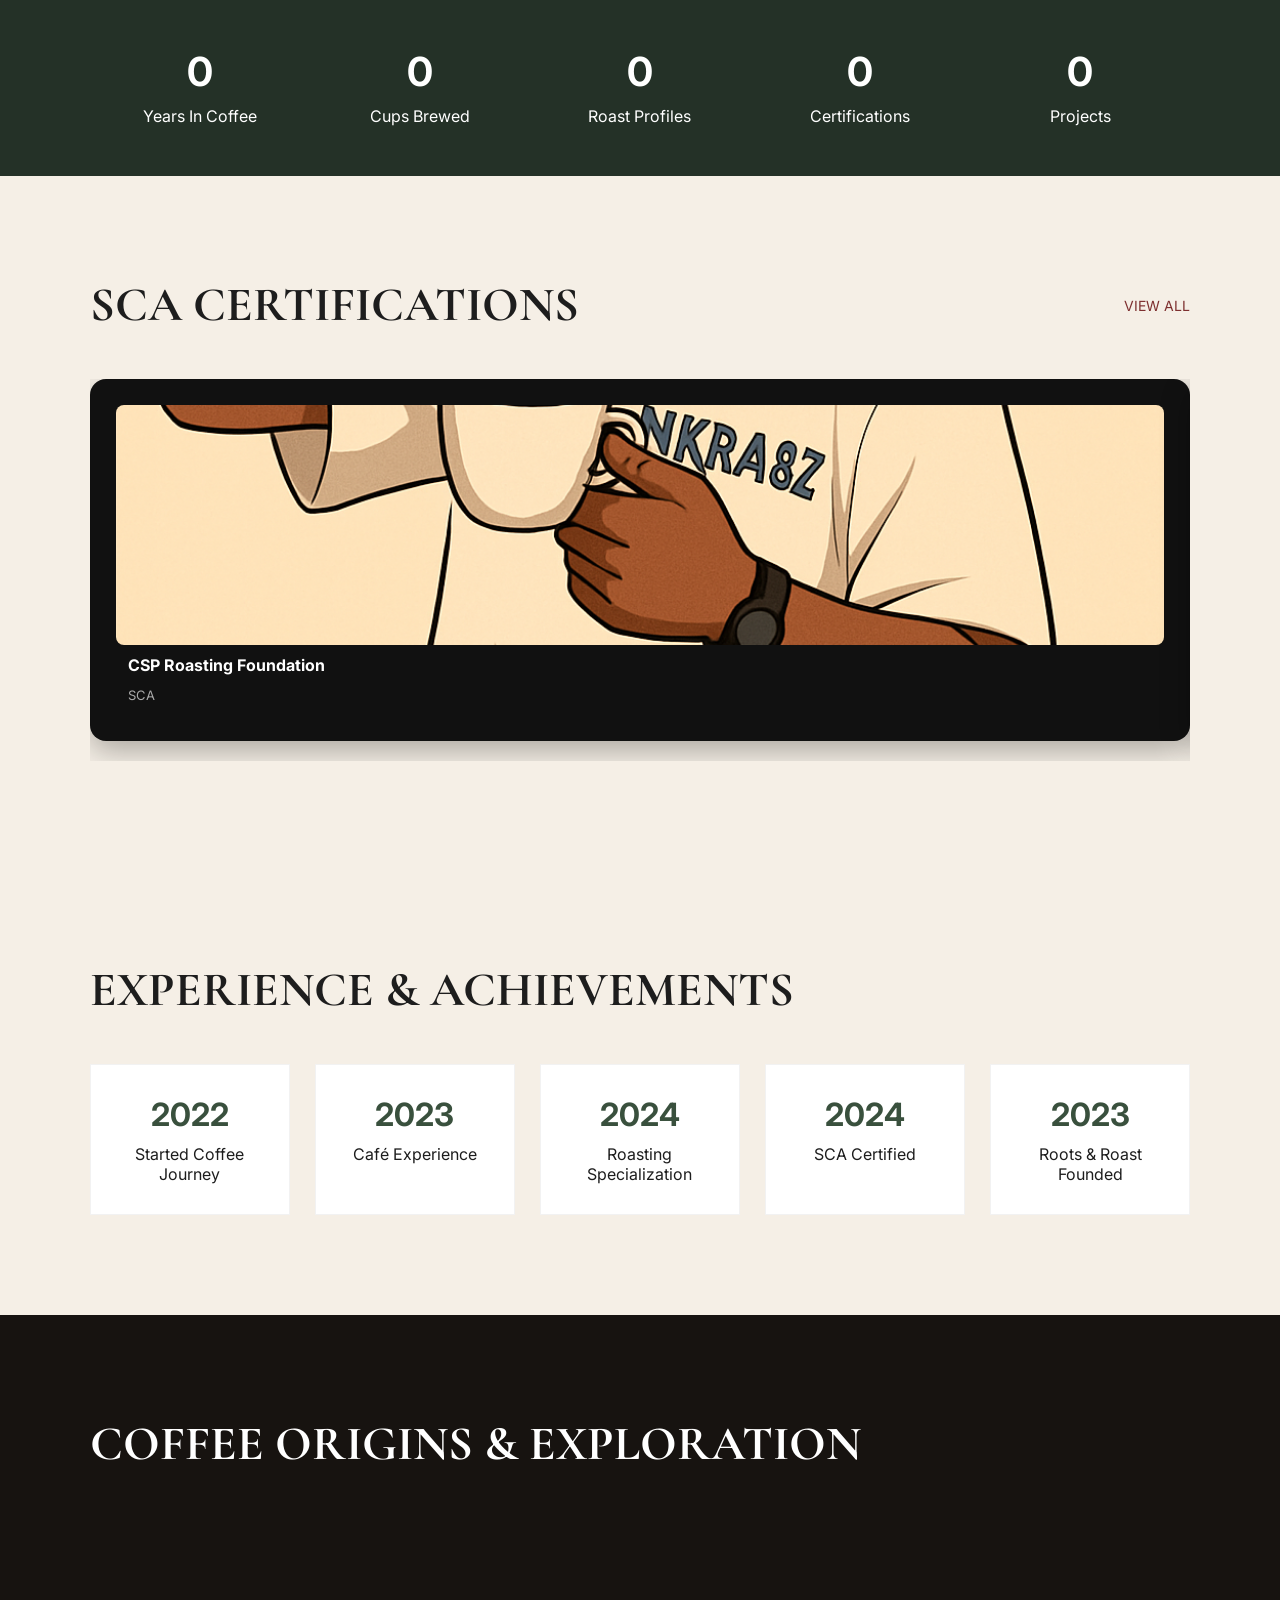
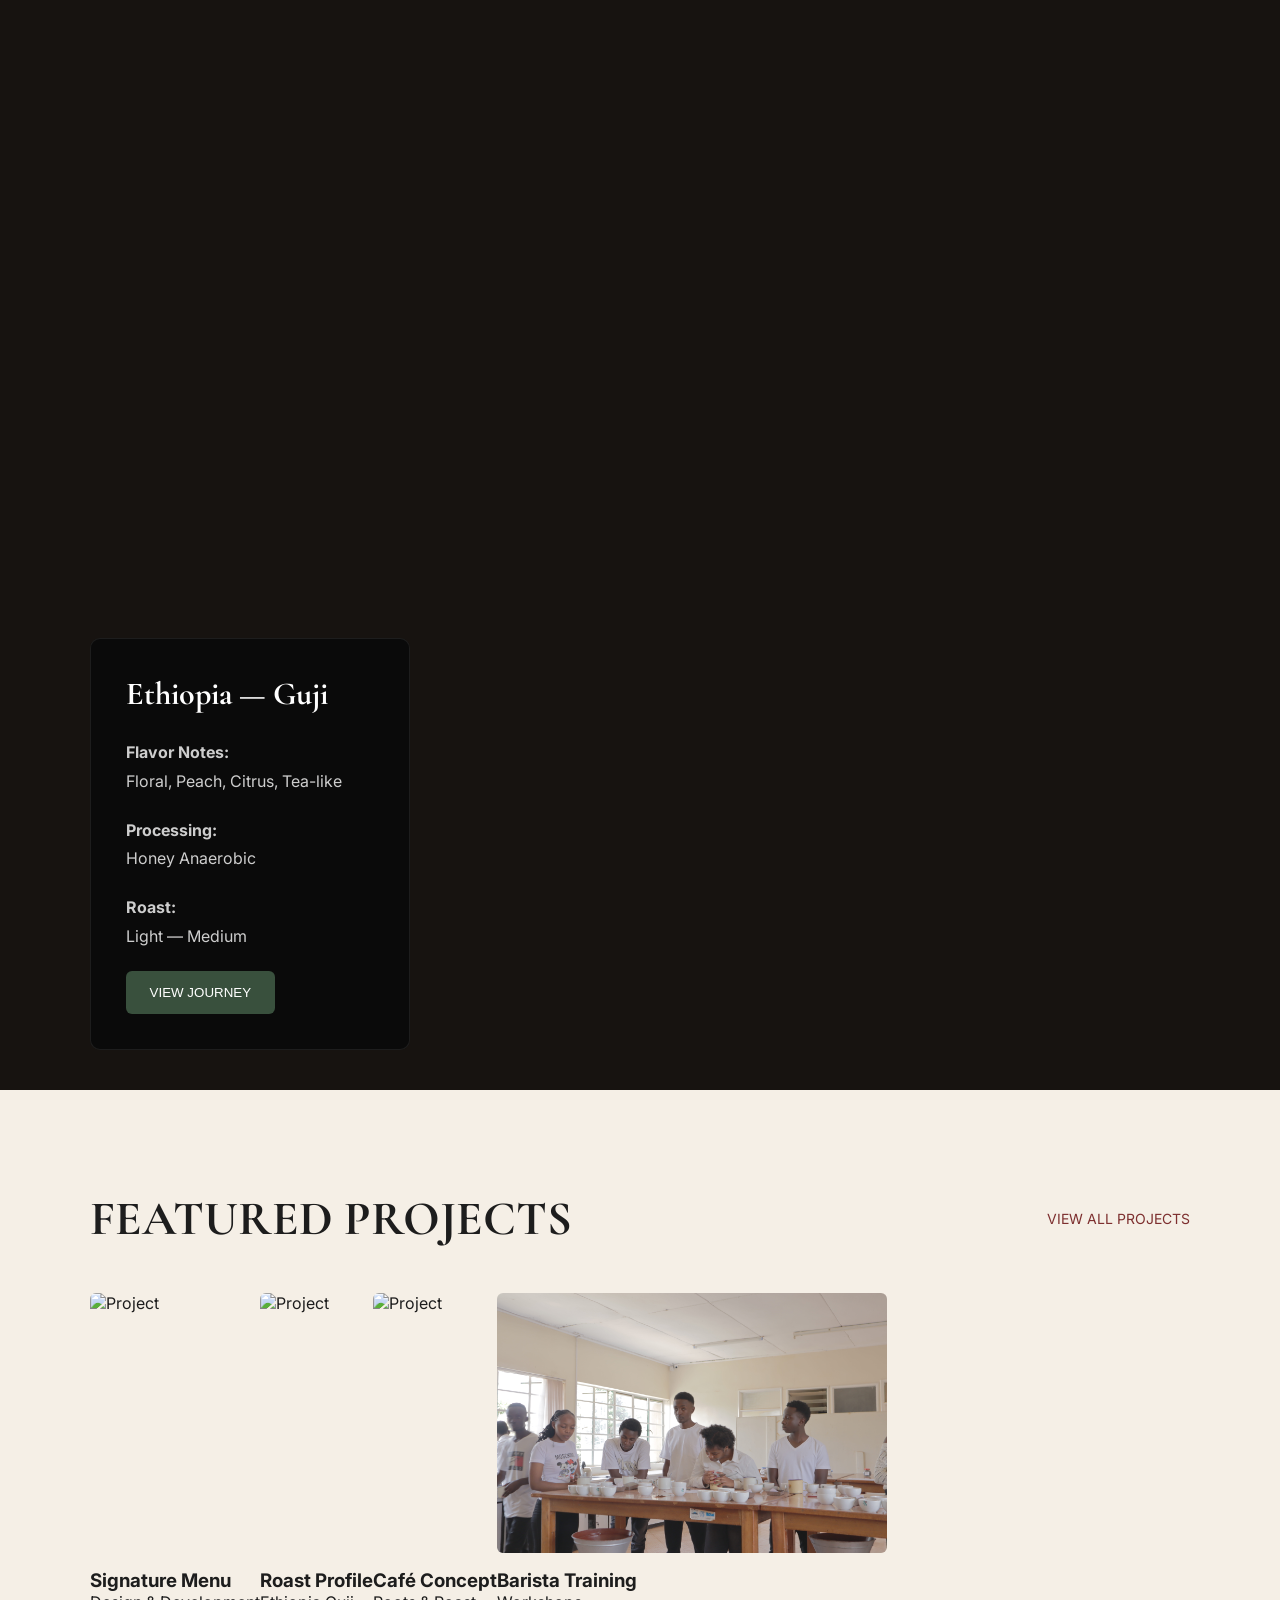
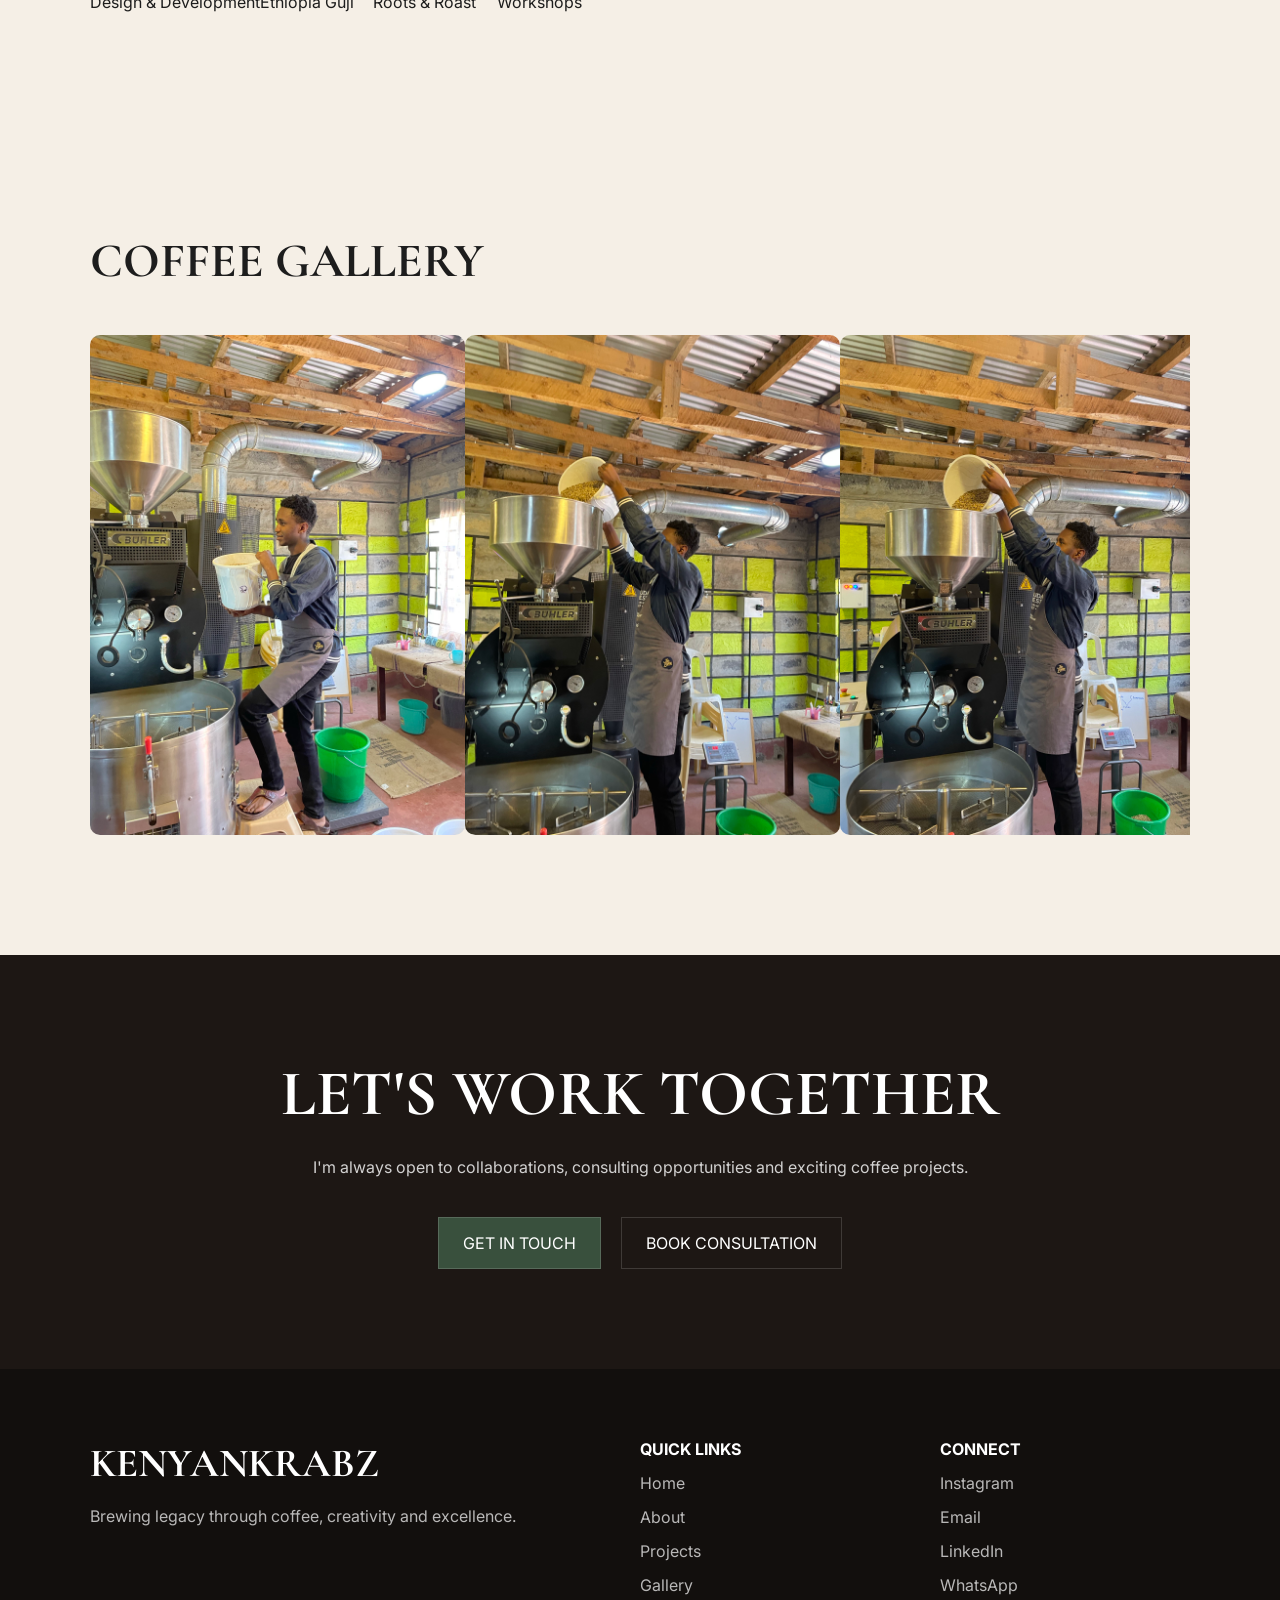
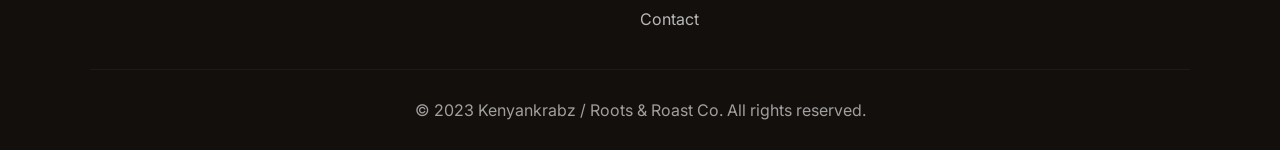
==== commit d901e778: "Update Kenyankrabz portfolio CMS" ====
--- a/index.html
+++ b/index.html
@@ -774,6 +774,8 @@
 <!-- VANILLA TILT -->
 <script src="https://cdnjs.cloudflare.com/ajax/libs/vanilla-tilt/1.8.1/vanilla-tilt.min.js"></script>
 
+<!-- ================= EXTERNAL LIBRARIES ================= -->
+
 <script src="https://unpkg.com/leaflet@1.9.4/dist/leaflet.js"></script>
 
 <script src="https://unpkg.com/aos@next/dist/aos.js"></script>
@@ -781,16 +783,27 @@
 <script src="https://cdnjs.cloudflare.com/ajax/libs/vanilla-tilt/1.8.1/vanilla-tilt.min.js"></script>
 
 <script src="https://cdn.jsdelivr.net/npm/swiper@11/swiper-bundle.min.js"></script>
+
+
+<!-- ================= SUPABASE ================= -->
+
+<script src="https://cdn.jsdelivr.net/npm/@supabase/supabase-js@2"></script>
+
+<script src="js/supabase.js"></script>
+
+
+<!-- ================= PORTFOLIO ================= -->
 
 <script src="js/main.js"></script>
 <script src="js/animations.js"></script>
 <script src="js/scroll.js"></script>
 <script src="js/cursor.js"></script>
-<script src="js/stats.js"></script>
 <script src="js/tilt.js"></script>
-<script src="js/map.js"></script>
-
-<script src="js/slider.js"></script>
+
+
+<!-- ================= CMS ================= -->
+
+<script src="js/cms.js"></script>
 
 </body>
 </html>
--- a/css/style.css
+++ b/css/style.css
@@ -676,4 +676,4 @@
 
 .projectSwiper .swiper-slide{
 width:auto;
-}+}
--- a/css/animations.css
+++ b/css/animations.css
@@ -0,0 +1,21 @@
+.cursor{
+width:18px;
+height:18px;
+border-radius:50%;
+background:#7D2F2F;
+position:fixed;
+pointer-events:none;
+z-index:9999;
+mix-blend-mode:difference;
+transform:translate(-50%,-50%);
+}
+
+.tilt{
+transition:0.3s ease;
+}
+
+.project-card:hover,
+.cert-card:hover,
+.about-card:hover{
+transform:translateY(-8px);
+}
